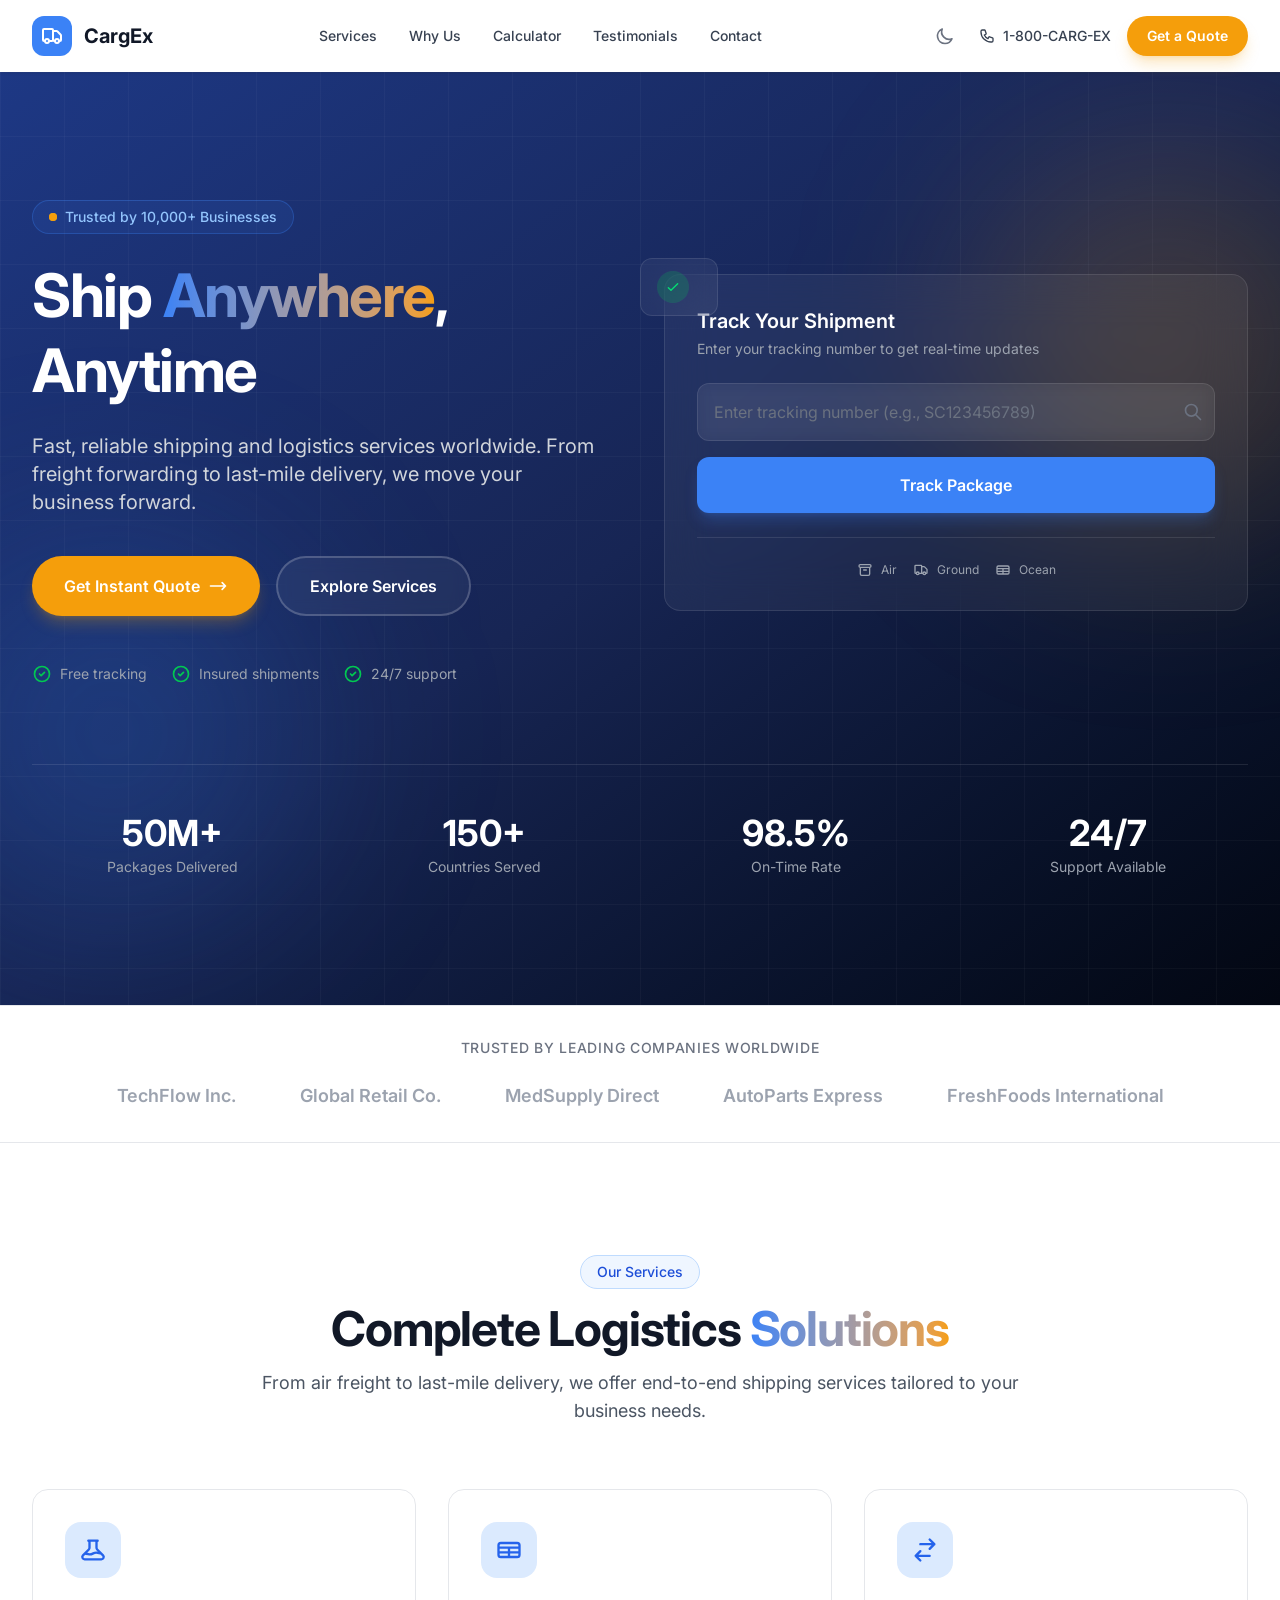
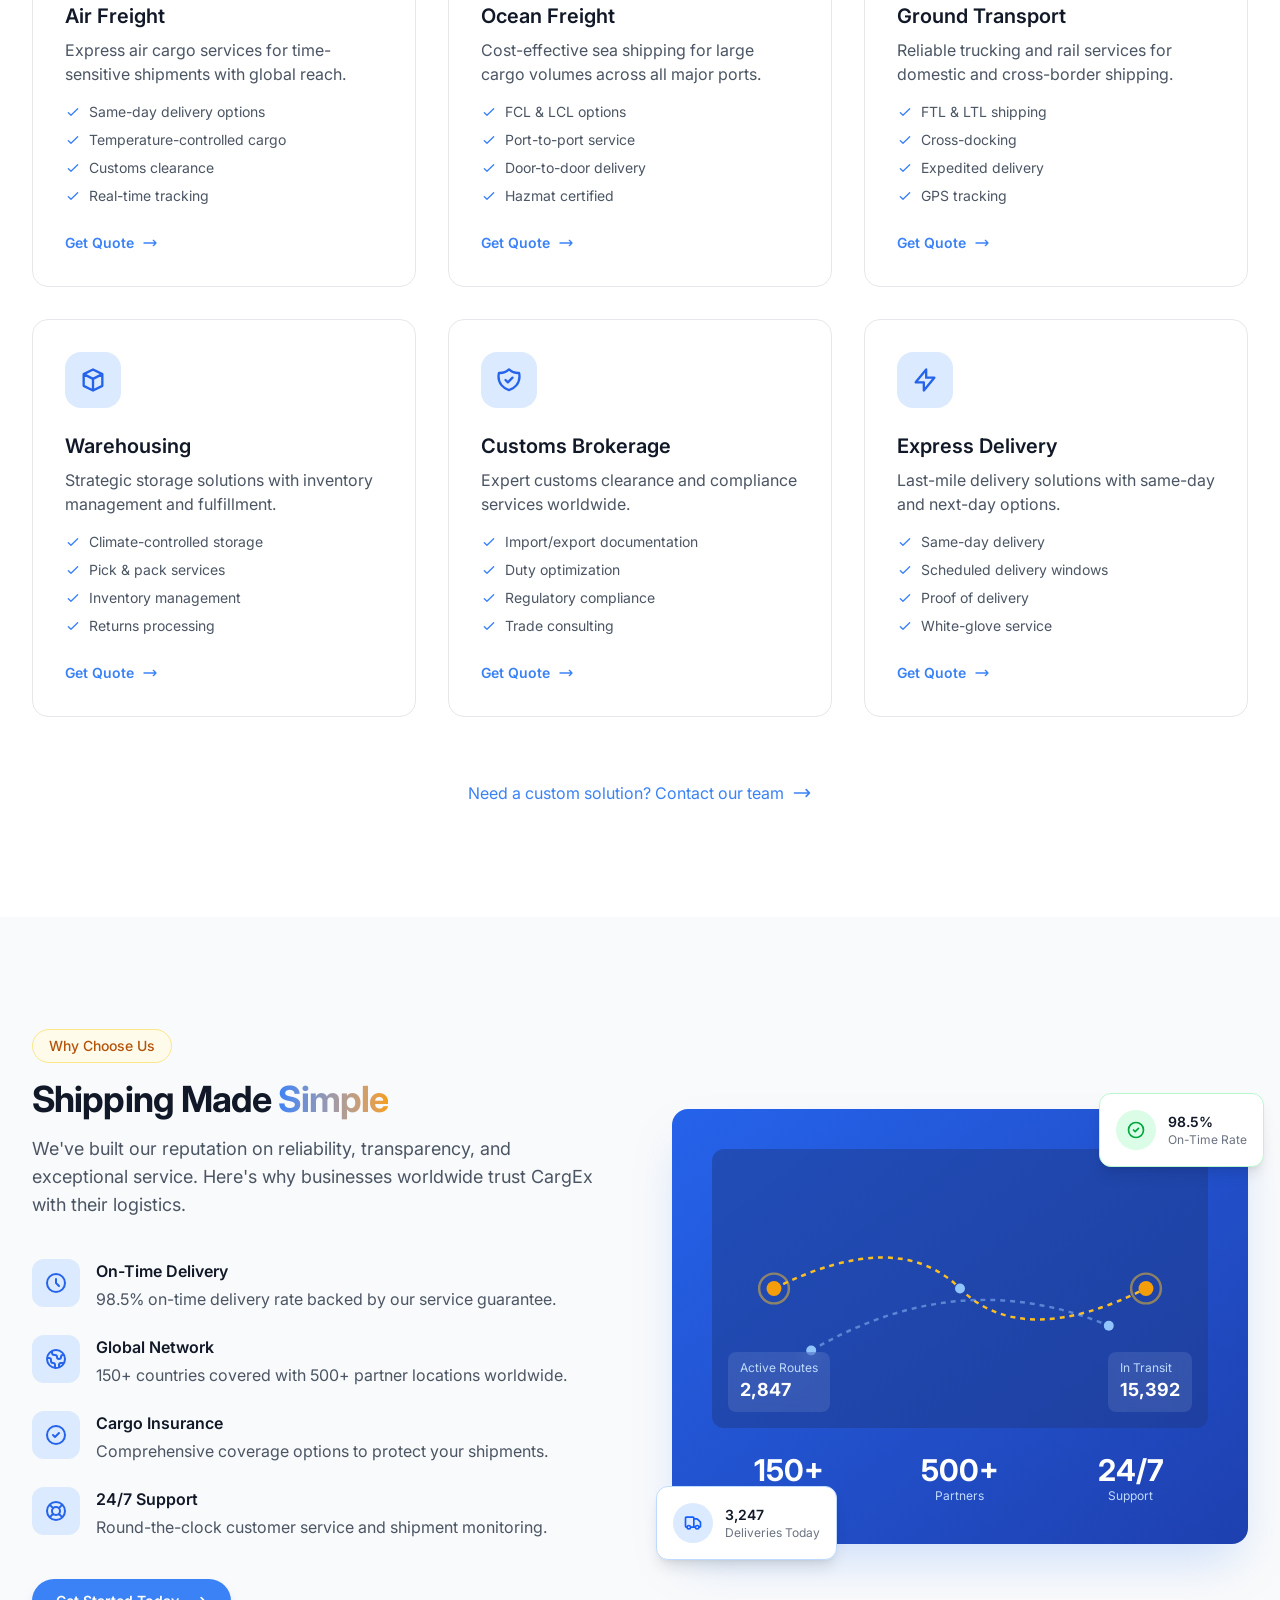
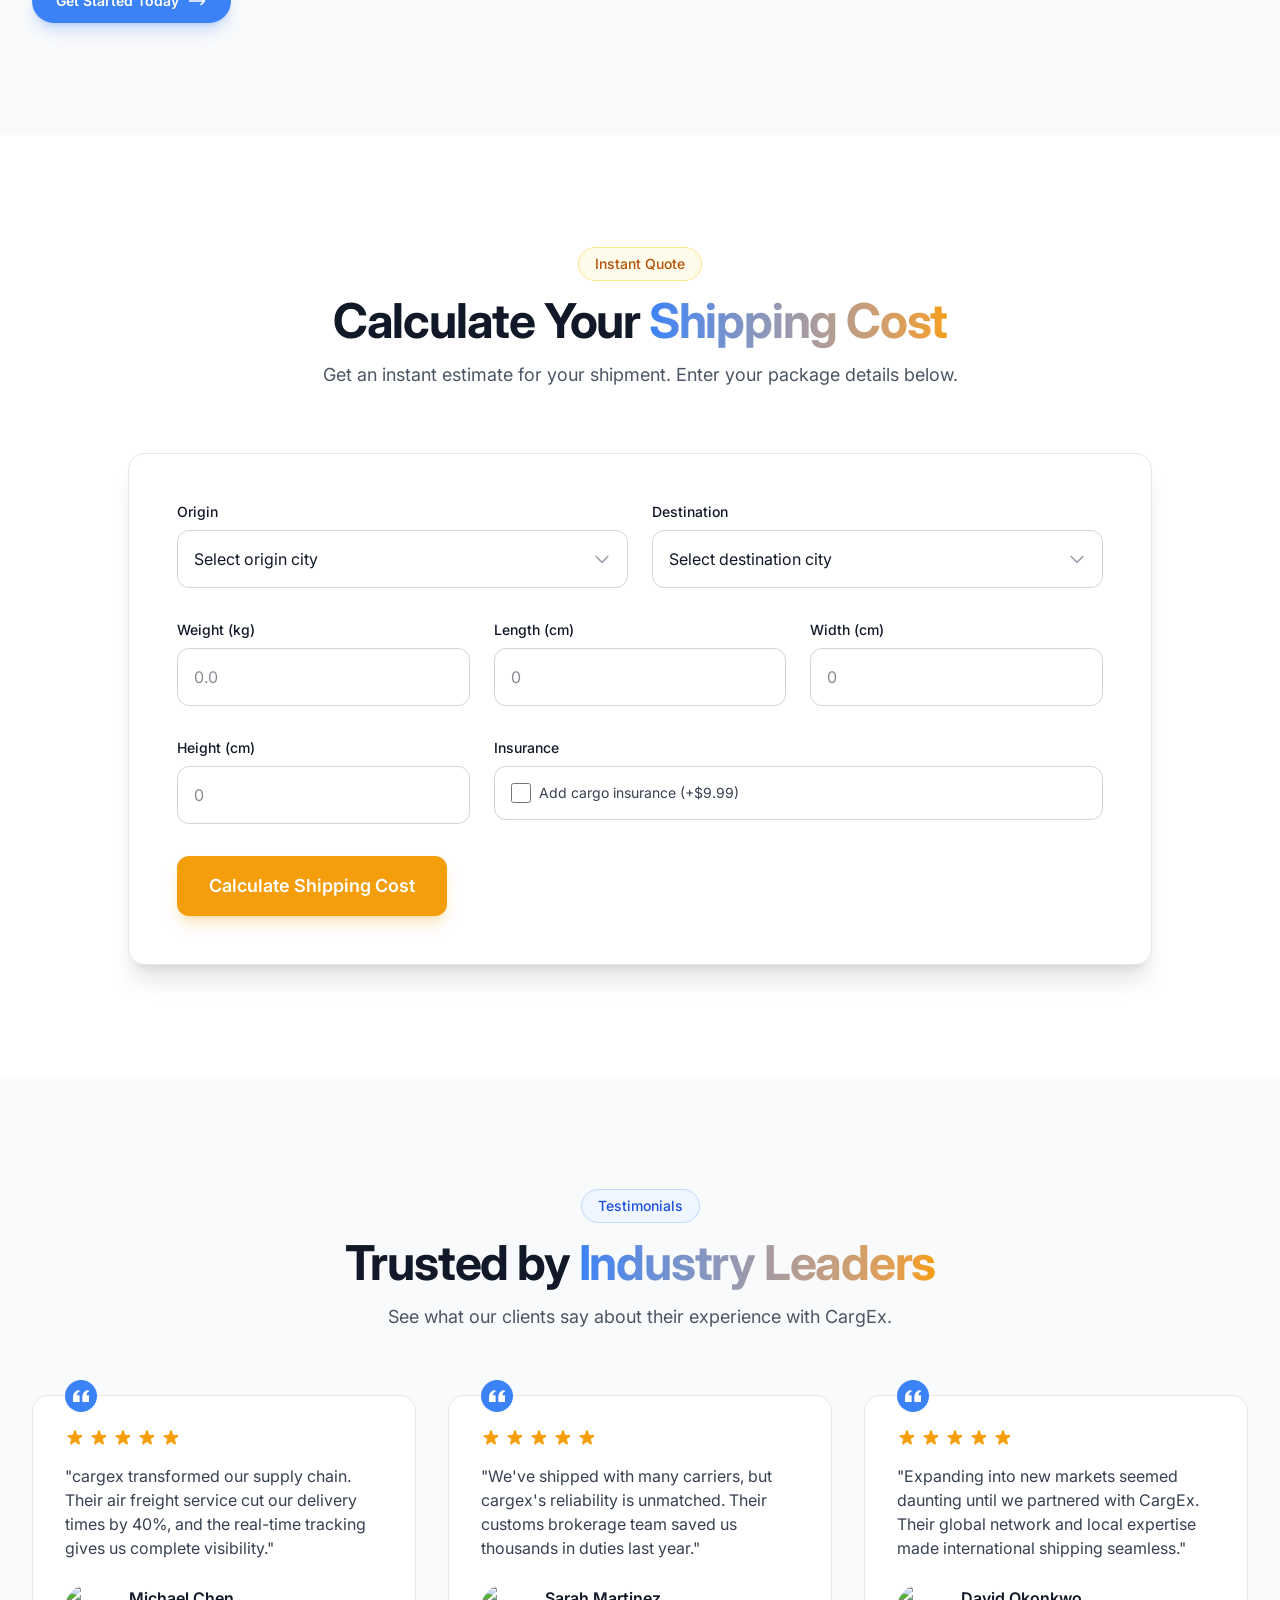
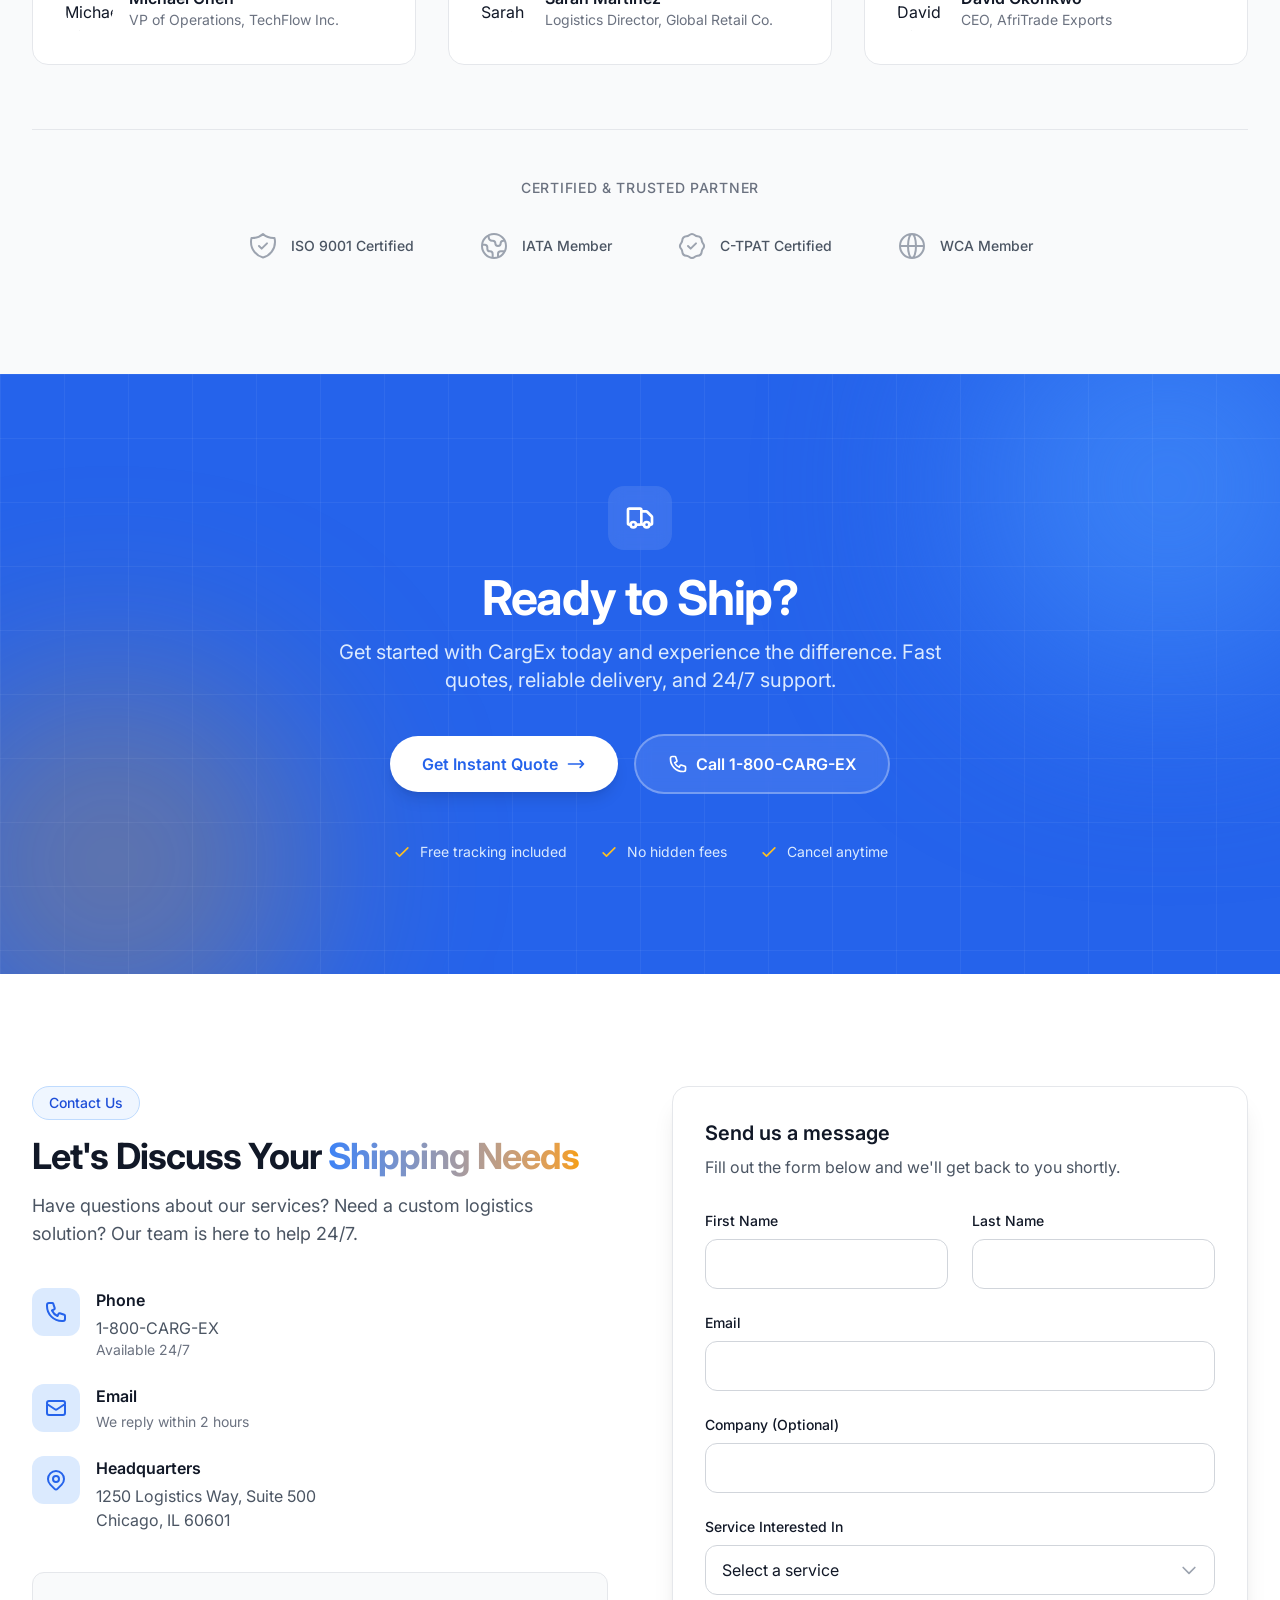
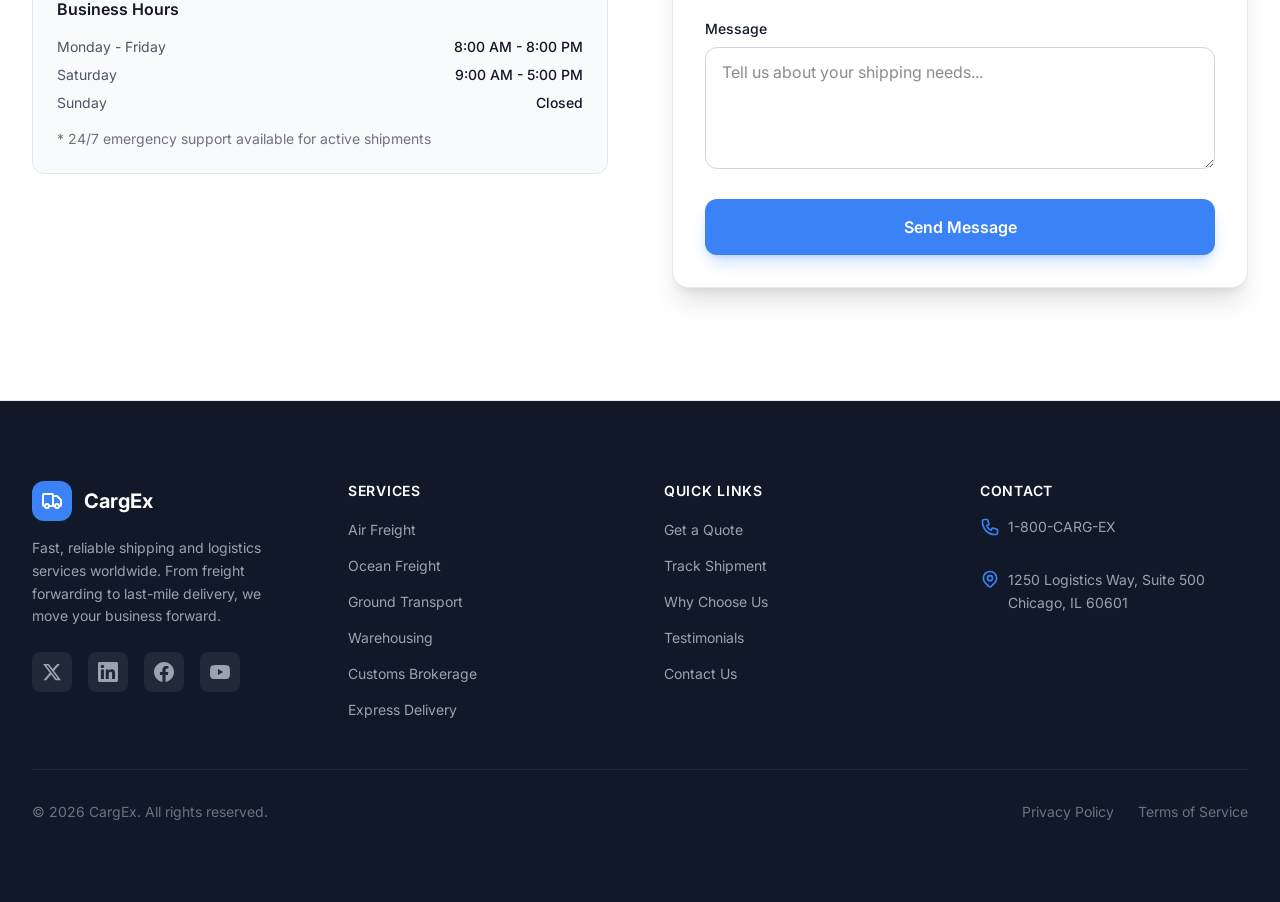
==== index.html @ caba4f79 "Update index.html" ====
<!DOCTYPE html><html lang="en" class="scroll-smooth"> 
<meta http-equiv="content-type" content="text/html;charset=utf-8" />
<head><meta charset="UTF-8"><meta name="viewport" content="width=device-width, initial-scale=1.0"><title>CargEx | Global Logistics Solutions</title><meta name="description" content="Fast, reliable shipping and logistics services worldwide. From freight forwarding to last-mile delivery, we move your business forward."><link rel="icon" type="image/svg+xml" href="favicon.svg"><!-- Fonts --><link rel="preconnect" href="https://fonts.googleapis.com/"><link rel="preconnect" href="https://fonts.gstatic.com/" crossorigin><link href="https://fonts.googleapis.com/css2?family=Inter:wght@400;500;600;700;800&amp;display=swap" rel="stylesheet"><!-- Open Graph --><meta property="og:title" content="cargex | Global Logistics Solutions"><meta property="og:description" content="Fast, reliable shipping and logistics services worldwide. From freight forwarding to last-mile delivery, we move your business forward."><meta property="og:type" content="website"><meta property="og:site_name" content="cargex"><!-- Dark mode flash prevention --><script>
      if (localStorage.getItem('theme') === 'dark' ||
          (!localStorage.getItem('theme') && window.matchMedia('(prefers-color-scheme: dark)').matches)) {
        document.documentElement.classList.add('dark');
      }
    </script><link rel="stylesheet" href="index%40_%40astro.CUkGMIAf.css">
<div id="google_translate_element" style="display:none;"></div>

<script type="text/javascript">
function googleTranslateElementInit() {
  new google.translate.TranslateElement({
    pageLanguage: 'en',
    autoDisplay: false
  }, 'google_translate_element');
}
</script>

<script type="text/javascript"
src="//translate.google.com/translate_a/element.js?cb=googleTranslateElementInit"></script>
      <!-- Smartsupp Live Chat script -->
<script type="text/javascript">
var _smartsupp = _smartsupp || {};
_smartsupp.key = '3ca1d7cc2397fbb6b801334f2cdfad28af763ad4';
window.smartsupp||(function(d) {
  var s,c,o=smartsupp=function(){ o._.push(arguments)};o._=[];
  s=d.getElementsByTagName('script')[0];c=d.createElement('script');
  c.type='text/javascript';c.charset='utf-8';c.async=true;
  c.src='https://www.smartsuppchat.com/loader.js?';s.parentNode.insertBefore(c,s);
})(document);
</script>
<noscript>Powered by <a href="https://www.smartsupp.com" target="_blank">Smartsupp</a></noscript>

</head> <body class="min-h-screen bg-white text-gray-900 antialiased dark:bg-gray-950 dark:text-gray-100"> <header data-header class="fixed left-0 right-0 top-0 z-50 transition-all duration-300 bg-white/95 shadow-sm backdrop-blur-sm dark:bg-gray-950/95"> <nav class="mx-auto flex max-w-7xl items-center justify-between px-4 py-4 lg:px-8"> <!-- Logo --> <a href="index.html" class="relative z-10 flex items-center gap-3"> <!-- Truck icon as logo --> <div class="flex h-10 w-10 items-center justify-center rounded-xl bg-primary-500 text-white"> <svg class="h-6 w-6" fill="none" viewBox="0 0 24 24" stroke="currentColor"> <path stroke-linecap="round" stroke-linejoin="round" stroke-width="2" d="M13 16V6a1 1 0 00-1-1H4a1 1 0 00-1 1v10a1 1 0 001 1h1m8-1a1 1 0 01-1 1H9m4-1V8a1 1 0 011-1h2.586a1 1 0 01.707.293l3.414 3.414a1 1 0 01.293.707V16a1 1 0 01-1 1h-1m-6-1a1 1 0 001 1h1M5 17a2 2 0 104 0m-4 0a2 2 0 114 0m6 0a2 2 0 104 0m-4 0a2 2 0 114 0"></path> </svg> </div> <span class="text-xl font-bold text-gray-900 dark:text-white">CargEx</span> </a> <!-- Desktop Navigation --> <div class="hidden items-center gap-8 lg:flex"> <a href="index.html#services" class="text-sm font-medium text-gray-700 transition-colors hover:text-primary-500 dark:text-gray-300 dark:hover:text-primary-400"> Services </a><a href="index.html#features" class="text-sm font-medium text-gray-700 transition-colors hover:text-primary-500 dark:text-gray-300 dark:hover:text-primary-400"> Why Us </a><a href="index.html#calculator" class="text-sm font-medium text-gray-700 transition-colors hover:text-primary-500 dark:text-gray-300 dark:hover:text-primary-400"> Calculator </a><a href="index.html#testimonials" class="text-sm font-medium text-gray-700 transition-colors hover:text-primary-500 dark:text-gray-300 dark:hover:text-primary-400"> Testimonials </a><a href="index.html#contact" class="text-sm font-medium text-gray-700 transition-colors hover:text-primary-500 dark:text-gray-300 dark:hover:text-primary-400"> Contact </a> </div> <!-- Right Side Actions --> <div class="flex items-center gap-4"> <!-- Dark Mode Toggle --> <button type="button" id="theme-toggle" class="rounded-lg p-2 text-gray-500 hover:bg-gray-100 hover:text-gray-700 dark:text-gray-400 dark:hover:bg-gray-800 dark:hover:text-gray-200" aria-label="Toggle dark mode"> <svg class="h-5 w-5 dark:hidden" fill="none" viewBox="0 0 24 24" stroke="currentColor"> <path stroke-linecap="round" stroke-linejoin="round" stroke-width="2" d="M20.354 15.354A9 9 0 018.646 3.646 9.003 9.003 0 0012 21a9.003 9.003 0 008.354-5.646z"></path> </svg> <svg class="hidden h-5 w-5 dark:block" fill="none" viewBox="0 0 24 24" stroke="currentColor"> <path stroke-linecap="round" stroke-linejoin="round" stroke-width="2" d="M12 3v1m0 16v1m9-9h-1M4 12H3m15.364 6.364l-.707-.707M6.343 6.343l-.707-.707m12.728 0l-.707.707M6.343 17.657l-.707.707M16 12a4 4 0 11-8 0 4 4 0 018 0z"></path> </svg> </button> <!-- Phone Number (Desktop) --> <a href="tel:1800" class="hidden items-center gap-2 text-sm font-medium text-gray-700 transition-colors hover:text-primary-500 dark:text-gray-300 lg:flex"> <svg class="h-4 w-4" fill="none" viewBox="0 0 24 24" stroke="currentColor"> <path stroke-linecap="round" stroke-linejoin="round" stroke-width="2" d="M3 5a2 2 0 012-2h3.28a1 1 0 01.948.684l1.498 4.493a1 1 0 01-.502 1.21l-2.257 1.13a11.042 11.042 0 005.516 5.516l1.13-2.257a1 1 0 011.21-.502l4.493 1.498a1 1 0 01.684.949V19a2 2 0 01-2 2h-1C9.716 21 3 14.284 3 6V5z"></path> </svg> 1-800-CARG-EX </a> <!-- CTA Button (Desktop) --> <a href="index.html#calculator" class="hidden rounded-full bg-accent-500 px-5 py-2.5 text-sm font-semibold text-white shadow-lg shadow-accent-500/25 transition-all hover:bg-accent-600 hover:shadow-xl hover:shadow-accent-500/30 lg:inline-flex"> Get a Quote </a> <!-- Mobile Menu Button --> <button type="button" id="mobile-menu-toggle" class="rounded-lg p-2 text-gray-700 hover:bg-gray-100 dark:text-gray-300 dark:hover:bg-gray-800 lg:hidden" aria-label="Toggle mobile menu" aria-expanded="false"> <svg class="h-6 w-6" fill="none" viewBox="0 0 24 24" stroke="currentColor"> <path class="menu-icon" stroke-linecap="round" stroke-linejoin="round" stroke-width="2" d="M4 6h16M4 12h16M4 18h16"></path> <path class="close-icon hidden" stroke-linecap="round" stroke-linejoin="round" stroke-width="2" d="M6 18L18 6M6 6l12 12"></path> </svg> </button> </div> </nav> <!-- Mobile Menu --> <div id="mobile-menu" class="hidden border-t border-gray-200 bg-white px-4 py-6 dark:border-gray-800 dark:bg-gray-950 lg:hidden"> <div class="flex flex-col gap-4"> <a href="index.html#services" class="text-lg font-medium text-gray-900 transition-colors hover:text-primary-500 dark:text-white"> Services </a><a href="index.html#features" class="text-lg font-medium text-gray-900 transition-colors hover:text-primary-500 dark:text-white"> Why Us </a><a href="index.html#calculator" class="text-lg font-medium text-gray-900 transition-colors hover:text-primary-500 dark:text-white"> Calculator </a><a href="index.html#testimonials" class="text-lg font-medium text-gray-900 transition-colors hover:text-primary-500 dark:text-white"> Testimonials </a><a href="index.html#contact" class="text-lg font-medium text-gray-900 transition-colors hover:text-primary-500 dark:text-white"> Contact </a> <div class="mt-4 flex flex-col gap-3 border-t border-gray-200 pt-4 dark:border-gray-800"> <a href="tel:1800" class="flex items-center gap-2 text-gray-700 dark:text-gray-300"> <svg class="h-5 w-5" fill="none" viewBox="0 0 24 24" stroke="currentColor"> <path stroke-linecap="round" stroke-linejoin="round" stroke-width="2" d="M3 5a2 2 0 012-2h3.28a1 1 0 01.948.684l1.498 4.493a1 1 0 01-.502 1.21l-2.257 1.13a11.042 11.042 0 005.516 5.516l1.13-2.257a1 1 0 011.21-.502l4.493 1.498a1 1 0 01.684.949V19a2 2 0 01-2 2h-1C9.716 21 3 14.284 3 6V5z"></path> </svg> 1-800-CARG-EX </a> <a href="index.html#calculator" class="inline-flex w-full justify-center rounded-full bg-accent-500 px-5 py-3 text-sm font-semibold text-white shadow-lg shadow-accent-500/25 transition-all hover:bg-accent-600"> Get a Quote </a> </div> </div> </div> </header> <!-- Spacer for fixed header --> <div class="h-[72px]"></div> <main>  <section class="relative overflow-hidden bg-primary-950 dark:bg-gray-950"> <!-- Background Pattern --> <div class="absolute inset-0"> <!-- Gradient overlay --> <div class="absolute inset-0 bg-gradient-to-br from-primary-900/90 via-primary-950 to-gray-950"></div> <!-- Decorative elements --> <div class="absolute -right-20 top-20 h-96 w-96 rounded-full bg-accent-500/20 blur-[100px]"></div> <div class="absolute -left-20 bottom-20 h-96 w-96 rounded-full bg-primary-500/20 blur-[100px]"></div> <!-- Grid pattern --> <div class="absolute inset-0 bg-[linear-gradient(rgba(255,255,255,0.03)_1px,transparent_1px),linear-gradient(90deg,rgba(255,255,255,0.03)_1px,transparent_1px)] bg-[size:64px_64px]"></div> </div> <div class="relative mx-auto max-w-7xl px-4 py-24 lg:px-8 lg:py-32"> <div class="grid items-center gap-12 lg:grid-cols-2"> <!-- Left content --> <div> <!-- Badge --> <div class="mb-6 inline-flex items-center gap-2 rounded-full border border-primary-500/30 bg-primary-500/10 px-4 py-1.5 text-sm font-medium text-primary-300"> <span class="relative flex h-2 w-2"> <span class="absolute inline-flex h-full w-full animate-ping rounded-full bg-accent-400 opacity-75"></span> <span class="relative inline-flex h-2 w-2 rounded-full bg-accent-500"></span> </span>
Trusted by 10,000+ Businesses
</div> <!-- Title --> <h1 class="text-4xl font-bold leading-tight tracking-tight text-white sm:text-5xl lg:text-6xl">Ship <span class="text-gradient">Anywhere</span>, Anytime</h1> <!-- Subtitle --> <p class="mt-6 max-w-xl text-lg text-gray-300 lg:text-xl"> Fast, reliable shipping and logistics services worldwide. From freight forwarding to last-mile delivery, we move your business forward. </p> <!-- CTA Buttons --> <div class="mt-10 flex flex-col gap-4 sm:flex-row"> <a href="#calculator" class="inline-flex items-center justify-center gap-2 rounded-full bg-accent-500 px-8 py-4 text-base font-semibold text-white shadow-lg shadow-accent-500/25 transition-all hover:bg-accent-600 hover:shadow-xl hover:shadow-accent-500/30">
Get Instant Quote
<svg class="h-5 w-5" fill="none" viewBox="0 0 24 24" stroke="currentColor"> <path stroke-linecap="round" stroke-linejoin="round" stroke-width="2" d="M17 8l4 4m0 0l-4 4m4-4H3"></path> </svg> </a> <a href="#services" class="inline-flex items-center justify-center gap-2 rounded-full border-2 border-white/20 bg-white/5 px-8 py-4 text-base font-semibold text-white backdrop-blur-sm transition-all hover:border-white/30 hover:bg-white/10">
Explore Services
</a> </div> <!-- Trust indicators --> <div class="mt-12 flex flex-wrap items-center gap-6 text-sm text-gray-400"> <div class="flex items-center gap-2"> <svg class="h-5 w-5 text-green-500" fill="none" viewBox="0 0 24 24" stroke="currentColor"> <path stroke-linecap="round" stroke-linejoin="round" stroke-width="2" d="M9 12l2 2 4-4m6 2a9 9 0 11-18 0 9 9 0 0118 0z"></path> </svg> <span>Free tracking</span> </div> <div class="flex items-center gap-2"> <svg class="h-5 w-5 text-green-500" fill="none" viewBox="0 0 24 24" stroke="currentColor"> <path stroke-linecap="round" stroke-linejoin="round" stroke-width="2" d="M9 12l2 2 4-4m6 2a9 9 0 11-18 0 9 9 0 0118 0z"></path> </svg> <span>Insured shipments</span> </div> <div class="flex items-center gap-2"> <svg class="h-5 w-5 text-green-500" fill="none" viewBox="0 0 24 24" stroke="currentColor"> <path stroke-linecap="round" stroke-linejoin="round" stroke-width="2" d="M9 12l2 2 4-4m6 2a9 9 0 11-18 0 9 9 0 0118 0z"></path> </svg> <span>24/7 support</span> </div> </div> </div> <!-- Right side - Tracking form card --> <div class="relative"> <div class="rounded-2xl border border-white/10 bg-white/5 p-8 backdrop-blur-xl"> <div class="mb-6"> <h3 class="text-xl font-semibold text-white">Track Your Shipment</h3> <p class="mt-1 text-sm text-gray-400">Enter your tracking number to get real-time updates</p> </div> <form id="tracking-form" class="space-y-4" action="tracking.html" method="GET"> <div> <label for="tracking-number" class="sr-only">Tracking Number</label> <div class="relative"> <input type="text" id="tracking-number" name="tracking-number" placeholder="Enter tracking number (e.g., SC123456789)" class="w-full rounded-xl border border-white/10 bg-white/5 px-4 py-4 text-white placeholder-gray-500 backdrop-blur-sm transition-all focus:border-primary-500 focus:outline-none focus:ring-2 focus:ring-primary-500/20"> <div class="absolute right-3 top-1/2 -translate-y-1/2"> <svg class="h-5 w-5 text-gray-500" fill="none" viewBox="0 0 24 24" stroke="currentColor"> <path stroke-linecap="round" stroke-linejoin="round" stroke-width="2" d="M21 21l-6-6m2-5a7 7 0 11-14 0 7 7 0 0114 0z"></path> </svg> </div> </div> </div> <button type="submit" class="w-full rounded-xl bg-primary-500 px-6 py-4 font-semibold text-white shadow-lg shadow-primary-500/25 transition-all hover:bg-primary-600 hover:shadow-xl hover:shadow-primary-500/30">
Track Package
</button> </form> <!-- Quick tracking status preview --> <div id="tracking-result" class="mt-6 hidden"> <div class="rounded-xl border border-green-500/20 bg-green-500/10 p-4"> <div class="flex items-center gap-3"> <div class="flex h-10 w-10 items-center justify-center rounded-full bg-green-500/20"> <svg class="h-5 w-5 text-green-400" fill="none" viewBox="0 0 24 24" stroke="currentColor"> <path stroke-linecap="round" stroke-linejoin="round" stroke-width="2" d="M5 13l4 4L19 7"></path> </svg> </div> <div> <p class="text-sm font-medium text-green-400">Loading..</p> <p class="text-xs text-gray-400"></p> </div> </div> </div> </div> <!-- Decorative shipping icons --> <div class="mt-6 flex items-center justify-center gap-4 border-t border-white/10 pt-6"> <div class="flex items-center gap-2 text-xs text-gray-400"> <svg class="h-4 w-4" fill="none" viewBox="0 0 24 24" stroke="currentColor"> <path stroke-linecap="round" stroke-linejoin="round" stroke-width="2" d="M5 8h14M5 8a2 2 0 110-4h14a2 2 0 110 4M5 8v10a2 2 0 002 2h10a2 2 0 002-2V8m-9 4h4"></path> </svg> <span>Air</span> </div> <div class="flex items-center gap-2 text-xs text-gray-400"> <svg class="h-4 w-4" fill="none" viewBox="0 0 24 24" stroke="currentColor"> <path stroke-linecap="round" stroke-linejoin="round" stroke-width="2" d="M13 16V6a1 1 0 00-1-1H4a1 1 0 00-1 1v10a1 1 0 001 1h1m8-1a1 1 0 01-1 1H9m4-1V8a1 1 0 011-1h2.586a1 1 0 01.707.293l3.414 3.414a1 1 0 01.293.707V16a1 1 0 01-1 1h-1m-6-1a1 1 0 001 1h1M5 17a2 2 0 104 0m-4 0a2 2 0 114 0m6 0a2 2 0 104 0m-4 0a2 2 0 114 0"></path> </svg> <span>Ground</span> </div> <div class="flex items-center gap-2 text-xs text-gray-400"> <svg class="h-4 w-4" fill="none" viewBox="0 0 24 24" stroke="currentColor"> <path stroke-linecap="round" stroke-linejoin="round" stroke-width="2" d="M3 10h18M3 14h18m-9-4v8m-7 0h14a2 2 0 002-2V8a2 2 0 00-2-2H5a2 2 0 00-2 2v8a2 2 0 002 2z"></path> </svg> <span>Ocean</span> </div> </div> </div> <!-- Floating elements --> <div class="absolute -left-6 -top-4 hidden rounded-xl border border-white/10 bg-white/5 px-4 py-3 backdrop-blur-xl lg:block"> <div class="flex items-center gap-3"> <div class="flex h-8 w-8 items-center justify-center rounded-full bg-green-500/20"> <svg class="h-4 w-4 text-green-400" fill="none" viewBox="0 0 24 24" stroke="currentColor"> <path stroke-linecap="round" stroke-linejoin="round" stroke-width="2" d="M5 13l4 4L19 7"></path> </svg> </div> <div> </div> </div> </div> </div> </div> <!-- Stats --> <div class="mt-20 grid grid-cols-2 gap-8 border-t border-white/10 pt-12 sm:grid-cols-4"> <div class="text-center"> <div class="text-3xl font-bold text-white lg:text-4xl"> 50M+ </div> <div class="mt-1 text-sm text-gray-400"> Packages Delivered </div> </div><div class="text-center"> <div class="text-3xl font-bold text-white lg:text-4xl"> 150+ </div> <div class="mt-1 text-sm text-gray-400"> Countries Served </div> </div><div class="text-center"> <div class="text-3xl font-bold text-white lg:text-4xl"> 98.5% </div> <div class="mt-1 text-sm text-gray-400"> On-Time Rate </div> </div><div class="text-center"> <div class="text-3xl font-bold text-white lg:text-4xl"> 24/7 </div> <div class="mt-1 text-sm text-gray-400"> Support Available </div> </div> </div> </div> </section>  <section class="border-y border-gray-200 bg-white py-8 dark:border-gray-800 dark:bg-gray-950"> <div class="mx-auto max-w-7xl px-4 lg:px-8"> <p class="mb-6 text-center text-sm font-medium uppercase tracking-wider text-gray-500 dark:text-gray-400">
Trusted by leading companies worldwide
</p> <div class="flex flex-wrap items-center justify-center gap-8 lg:gap-16"> <div class="text-center"> <span class="text-lg font-semibold text-gray-400 dark:text-gray-500">TechFlow Inc.</span> </div><div class="text-center"> <span class="text-lg font-semibold text-gray-400 dark:text-gray-500">Global Retail Co.</span> </div><div class="text-center"> <span class="text-lg font-semibold text-gray-400 dark:text-gray-500">MedSupply Direct</span> </div><div class="text-center"> <span class="text-lg font-semibold text-gray-400 dark:text-gray-500">AutoParts Express</span> </div><div class="text-center"> <span class="text-lg font-semibold text-gray-400 dark:text-gray-500">FreshFoods International</span> </div> </div> </div> </section> <section id="services" class="bg-white py-20 dark:bg-gray-950 lg:py-28"> <div class="mx-auto max-w-7xl px-4 lg:px-8"> <!-- Section header --> <div class="mx-auto max-w-3xl text-center"> <div class="mb-4 inline-flex items-center gap-2 rounded-full border border-primary-200 bg-primary-50 px-4 py-1.5 text-sm font-medium text-primary-700 dark:border-primary-800 dark:bg-primary-900/30 dark:text-primary-300">
Our Services
</div> <h2 class="text-3xl font-bold tracking-tight text-gray-900 dark:text-white sm:text-4xl lg:text-5xl">
Complete Logistics <span class="text-gradient">Solutions</span> </h2> <p class="mt-4 text-lg text-gray-600 dark:text-gray-400">
From air freight to last-mile delivery, we offer end-to-end shipping services tailored to your business needs.
</p> </div> <!-- Services grid --> <div class="mt-16 grid gap-8 sm:grid-cols-2 lg:grid-cols-3"> <div class="group relative rounded-2xl border border-gray-200 bg-white p-8 transition-all duration-300 hover:border-primary-200 hover:shadow-xl hover:shadow-primary-500/10 dark:border-gray-800 dark:bg-gray-900 dark:hover:border-primary-800" data-animate style="animation-delay: 0ms"> <!-- Icon --> <div class="mb-6 flex h-14 w-14 items-center justify-center rounded-2xl bg-primary-100 text-primary-600 transition-colors group-hover:bg-primary-500 group-hover:text-white dark:bg-primary-900/30 dark:text-primary-400 dark:group-hover:bg-primary-500 dark:group-hover:text-white"> <svg class="h-7 w-7" fill="none" viewBox="0 0 24 24" stroke="currentColor"> <path stroke-linecap="round" stroke-linejoin="round" stroke-width="2" d="M19.428 15.428a2 2 0 00-1.022-.547l-2.387-.477a6 6 0 00-3.86.517l-.318.158a6 6 0 01-3.86.517L6.05 15.21a2 2 0 00-1.806.547M8 4h8l-1 1v5.172a2 2 0 00.586 1.414l5 5c1.26 1.26.367 3.414-1.415 3.414H4.828c-1.782 0-2.674-2.154-1.414-3.414l5-5A2 2 0 009 10.172V5L8 4z" /> </svg> </div> <!-- Content --> <h3 class="text-xl font-semibold text-gray-900 dark:text-white"> Air Freight </h3> <p class="mt-2 text-gray-600 dark:text-gray-400"> Express air cargo services for time-sensitive shipments with global reach. </p> <!-- Features list --> <ul class="mt-4 space-y-2"> <li class="flex items-center gap-2 text-sm text-gray-600 dark:text-gray-400"> <svg class="h-4 w-4 flex-shrink-0 text-primary-500" fill="none" viewBox="0 0 24 24" stroke="currentColor"> <path stroke-linecap="round" stroke-linejoin="round" stroke-width="2" d="M5 13l4 4L19 7"></path> </svg> Same-day delivery options </li><li class="flex items-center gap-2 text-sm text-gray-600 dark:text-gray-400"> <svg class="h-4 w-4 flex-shrink-0 text-primary-500" fill="none" viewBox="0 0 24 24" stroke="currentColor"> <path stroke-linecap="round" stroke-linejoin="round" stroke-width="2" d="M5 13l4 4L19 7"></path> </svg> Temperature-controlled cargo </li><li class="flex items-center gap-2 text-sm text-gray-600 dark:text-gray-400"> <svg class="h-4 w-4 flex-shrink-0 text-primary-500" fill="none" viewBox="0 0 24 24" stroke="currentColor"> <path stroke-linecap="round" stroke-linejoin="round" stroke-width="2" d="M5 13l4 4L19 7"></path> </svg> Customs clearance </li><li class="flex items-center gap-2 text-sm text-gray-600 dark:text-gray-400"> <svg class="h-4 w-4 flex-shrink-0 text-primary-500" fill="none" viewBox="0 0 24 24" stroke="currentColor"> <path stroke-linecap="round" stroke-linejoin="round" stroke-width="2" d="M5 13l4 4L19 7"></path> </svg> Real-time tracking </li> </ul> <!-- Arrow link --> <div class="mt-6"> <a href="#calculator" class="inline-flex items-center gap-2 text-sm font-semibold text-primary-500 transition-colors hover:text-primary-600 dark:text-primary-400 dark:hover:text-primary-300">
Get Quote
<svg class="h-4 w-4 transition-transform group-hover:translate-x-1" fill="none" viewBox="0 0 24 24" stroke="currentColor"> <path stroke-linecap="round" stroke-linejoin="round" stroke-width="2" d="M17 8l4 4m0 0l-4 4m4-4H3"></path> </svg> </a> </div> <!-- Hover gradient overlay --> <div class="pointer-events-none absolute inset-0 rounded-2xl bg-gradient-to-br from-primary-500/5 to-transparent opacity-0 transition-opacity group-hover:opacity-100"></div> </div><div class="group relative rounded-2xl border border-gray-200 bg-white p-8 transition-all duration-300 hover:border-primary-200 hover:shadow-xl hover:shadow-primary-500/10 dark:border-gray-800 dark:bg-gray-900 dark:hover:border-primary-800" data-animate style="animation-delay: 100ms"> <!-- Icon --> <div class="mb-6 flex h-14 w-14 items-center justify-center rounded-2xl bg-primary-100 text-primary-600 transition-colors group-hover:bg-primary-500 group-hover:text-white dark:bg-primary-900/30 dark:text-primary-400 dark:group-hover:bg-primary-500 dark:group-hover:text-white"> <svg class="h-7 w-7" fill="none" viewBox="0 0 24 24" stroke="currentColor"> <path stroke-linecap="round" stroke-linejoin="round" stroke-width="2" d="M3 10h18M3 14h18m-9-4v8m-7 0h14a2 2 0 002-2V8a2 2 0 00-2-2H5a2 2 0 00-2 2v8a2 2 0 002 2z" /> </svg> </div> <!-- Content --> <h3 class="text-xl font-semibold text-gray-900 dark:text-white"> Ocean Freight </h3> <p class="mt-2 text-gray-600 dark:text-gray-400"> Cost-effective sea shipping for large cargo volumes across all major ports. </p> <!-- Features list --> <ul class="mt-4 space-y-2"> <li class="flex items-center gap-2 text-sm text-gray-600 dark:text-gray-400"> <svg class="h-4 w-4 flex-shrink-0 text-primary-500" fill="none" viewBox="0 0 24 24" stroke="currentColor"> <path stroke-linecap="round" stroke-linejoin="round" stroke-width="2" d="M5 13l4 4L19 7"></path> </svg> FCL &amp; LCL options </li><li class="flex items-center gap-2 text-sm text-gray-600 dark:text-gray-400"> <svg class="h-4 w-4 flex-shrink-0 text-primary-500" fill="none" viewBox="0 0 24 24" stroke="currentColor"> <path stroke-linecap="round" stroke-linejoin="round" stroke-width="2" d="M5 13l4 4L19 7"></path> </svg> Port-to-port service </li><li class="flex items-center gap-2 text-sm text-gray-600 dark:text-gray-400"> <svg class="h-4 w-4 flex-shrink-0 text-primary-500" fill="none" viewBox="0 0 24 24" stroke="currentColor"> <path stroke-linecap="round" stroke-linejoin="round" stroke-width="2" d="M5 13l4 4L19 7"></path> </svg> Door-to-door delivery </li><li class="flex items-center gap-2 text-sm text-gray-600 dark:text-gray-400"> <svg class="h-4 w-4 flex-shrink-0 text-primary-500" fill="none" viewBox="0 0 24 24" stroke="currentColor"> <path stroke-linecap="round" stroke-linejoin="round" stroke-width="2" d="M5 13l4 4L19 7"></path> </svg> Hazmat certified </li> </ul> <!-- Arrow link --> <div class="mt-6"> <a href="#calculator" class="inline-flex items-center gap-2 text-sm font-semibold text-primary-500 transition-colors hover:text-primary-600 dark:text-primary-400 dark:hover:text-primary-300">
Get Quote
<svg class="h-4 w-4 transition-transform group-hover:translate-x-1" fill="none" viewBox="0 0 24 24" stroke="currentColor"> <path stroke-linecap="round" stroke-linejoin="round" stroke-width="2" d="M17 8l4 4m0 0l-4 4m4-4H3"></path> </svg> </a> </div> <!-- Hover gradient overlay --> <div class="pointer-events-none absolute inset-0 rounded-2xl bg-gradient-to-br from-primary-500/5 to-transparent opacity-0 transition-opacity group-hover:opacity-100"></div> </div><div class="group relative rounded-2xl border border-gray-200 bg-white p-8 transition-all duration-300 hover:border-primary-200 hover:shadow-xl hover:shadow-primary-500/10 dark:border-gray-800 dark:bg-gray-900 dark:hover:border-primary-800" data-animate style="animation-delay: 200ms"> <!-- Icon --> <div class="mb-6 flex h-14 w-14 items-center justify-center rounded-2xl bg-primary-100 text-primary-600 transition-colors group-hover:bg-primary-500 group-hover:text-white dark:bg-primary-900/30 dark:text-primary-400 dark:group-hover:bg-primary-500 dark:group-hover:text-white"> <svg class="h-7 w-7" fill="none" viewBox="0 0 24 24" stroke="currentColor"> <path stroke-linecap="round" stroke-linejoin="round" stroke-width="2" d="M8 7h12m0 0l-4-4m4 4l-4 4m0 6H4m0 0l4 4m-4-4l4-4" /> </svg> </div> <!-- Content --> <h3 class="text-xl font-semibold text-gray-900 dark:text-white"> Ground Transport </h3> <p class="mt-2 text-gray-600 dark:text-gray-400"> Reliable trucking and rail services for domestic and cross-border shipping. </p> <!-- Features list --> <ul class="mt-4 space-y-2"> <li class="flex items-center gap-2 text-sm text-gray-600 dark:text-gray-400"> <svg class="h-4 w-4 flex-shrink-0 text-primary-500" fill="none" viewBox="0 0 24 24" stroke="currentColor"> <path stroke-linecap="round" stroke-linejoin="round" stroke-width="2" d="M5 13l4 4L19 7"></path> </svg> FTL &amp; LTL shipping </li><li class="flex items-center gap-2 text-sm text-gray-600 dark:text-gray-400"> <svg class="h-4 w-4 flex-shrink-0 text-primary-500" fill="none" viewBox="0 0 24 24" stroke="currentColor"> <path stroke-linecap="round" stroke-linejoin="round" stroke-width="2" d="M5 13l4 4L19 7"></path> </svg> Cross-docking </li><li class="flex items-center gap-2 text-sm text-gray-600 dark:text-gray-400"> <svg class="h-4 w-4 flex-shrink-0 text-primary-500" fill="none" viewBox="0 0 24 24" stroke="currentColor"> <path stroke-linecap="round" stroke-linejoin="round" stroke-width="2" d="M5 13l4 4L19 7"></path> </svg> Expedited delivery </li><li class="flex items-center gap-2 text-sm text-gray-600 dark:text-gray-400"> <svg class="h-4 w-4 flex-shrink-0 text-primary-500" fill="none" viewBox="0 0 24 24" stroke="currentColor"> <path stroke-linecap="round" stroke-linejoin="round" stroke-width="2" d="M5 13l4 4L19 7"></path> </svg> GPS tracking </li> </ul> <!-- Arrow link --> <div class="mt-6"> <a href="#calculator" class="inline-flex items-center gap-2 text-sm font-semibold text-primary-500 transition-colors hover:text-primary-600 dark:text-primary-400 dark:hover:text-primary-300">
Get Quote
<svg class="h-4 w-4 transition-transform group-hover:translate-x-1" fill="none" viewBox="0 0 24 24" stroke="currentColor"> <path stroke-linecap="round" stroke-linejoin="round" stroke-width="2" d="M17 8l4 4m0 0l-4 4m4-4H3"></path> </svg> </a> </div> <!-- Hover gradient overlay --> <div class="pointer-events-none absolute inset-0 rounded-2xl bg-gradient-to-br from-primary-500/5 to-transparent opacity-0 transition-opacity group-hover:opacity-100"></div> </div><div class="group relative rounded-2xl border border-gray-200 bg-white p-8 transition-all duration-300 hover:border-primary-200 hover:shadow-xl hover:shadow-primary-500/10 dark:border-gray-800 dark:bg-gray-900 dark:hover:border-primary-800" data-animate style="animation-delay: 300ms"> <!-- Icon --> <div class="mb-6 flex h-14 w-14 items-center justify-center rounded-2xl bg-primary-100 text-primary-600 transition-colors group-hover:bg-primary-500 group-hover:text-white dark:bg-primary-900/30 dark:text-primary-400 dark:group-hover:bg-primary-500 dark:group-hover:text-white"> <svg class="h-7 w-7" fill="none" viewBox="0 0 24 24" stroke="currentColor"> <path stroke-linecap="round" stroke-linejoin="round" stroke-width="2" d="M20 7l-8-4-8 4m16 0l-8 4m8-4v10l-8 4m0-10L4 7m8 4v10M4 7v10l8 4" /> </svg> </div> <!-- Content --> <h3 class="text-xl font-semibold text-gray-900 dark:text-white"> Warehousing </h3> <p class="mt-2 text-gray-600 dark:text-gray-400"> Strategic storage solutions with inventory management and fulfillment. </p> <!-- Features list --> <ul class="mt-4 space-y-2"> <li class="flex items-center gap-2 text-sm text-gray-600 dark:text-gray-400"> <svg class="h-4 w-4 flex-shrink-0 text-primary-500" fill="none" viewBox="0 0 24 24" stroke="currentColor"> <path stroke-linecap="round" stroke-linejoin="round" stroke-width="2" d="M5 13l4 4L19 7"></path> </svg> Climate-controlled storage </li><li class="flex items-center gap-2 text-sm text-gray-600 dark:text-gray-400"> <svg class="h-4 w-4 flex-shrink-0 text-primary-500" fill="none" viewBox="0 0 24 24" stroke="currentColor"> <path stroke-linecap="round" stroke-linejoin="round" stroke-width="2" d="M5 13l4 4L19 7"></path> </svg> Pick &amp; pack services </li><li class="flex items-center gap-2 text-sm text-gray-600 dark:text-gray-400"> <svg class="h-4 w-4 flex-shrink-0 text-primary-500" fill="none" viewBox="0 0 24 24" stroke="currentColor"> <path stroke-linecap="round" stroke-linejoin="round" stroke-width="2" d="M5 13l4 4L19 7"></path> </svg> Inventory management </li><li class="flex items-center gap-2 text-sm text-gray-600 dark:text-gray-400"> <svg class="h-4 w-4 flex-shrink-0 text-primary-500" fill="none" viewBox="0 0 24 24" stroke="currentColor"> <path stroke-linecap="round" stroke-linejoin="round" stroke-width="2" d="M5 13l4 4L19 7"></path> </svg> Returns processing </li> </ul> <!-- Arrow link --> <div class="mt-6"> <a href="#calculator" class="inline-flex items-center gap-2 text-sm font-semibold text-primary-500 transition-colors hover:text-primary-600 dark:text-primary-400 dark:hover:text-primary-300">
Get Quote
<svg class="h-4 w-4 transition-transform group-hover:translate-x-1" fill="none" viewBox="0 0 24 24" stroke="currentColor"> <path stroke-linecap="round" stroke-linejoin="round" stroke-width="2" d="M17 8l4 4m0 0l-4 4m4-4H3"></path> </svg> </a> </div> <!-- Hover gradient overlay --> <div class="pointer-events-none absolute inset-0 rounded-2xl bg-gradient-to-br from-primary-500/5 to-transparent opacity-0 transition-opacity group-hover:opacity-100"></div> </div><div class="group relative rounded-2xl border border-gray-200 bg-white p-8 transition-all duration-300 hover:border-primary-200 hover:shadow-xl hover:shadow-primary-500/10 dark:border-gray-800 dark:bg-gray-900 dark:hover:border-primary-800" data-animate style="animation-delay: 400ms"> <!-- Icon --> <div class="mb-6 flex h-14 w-14 items-center justify-center rounded-2xl bg-primary-100 text-primary-600 transition-colors group-hover:bg-primary-500 group-hover:text-white dark:bg-primary-900/30 dark:text-primary-400 dark:group-hover:bg-primary-500 dark:group-hover:text-white"> <svg class="h-7 w-7" fill="none" viewBox="0 0 24 24" stroke="currentColor"> <path stroke-linecap="round" stroke-linejoin="round" stroke-width="2" d="M9 12l2 2 4-4m5.618-4.016A11.955 11.955 0 0112 2.944a11.955 11.955 0 01-8.618 3.04A12.02 12.02 0 003 9c0 5.591 3.824 10.29 9 11.622 5.176-1.332 9-6.03 9-11.622 0-1.042-.133-2.052-.382-3.016z" /> </svg> </div> <!-- Content --> <h3 class="text-xl font-semibold text-gray-900 dark:text-white"> Customs Brokerage </h3> <p class="mt-2 text-gray-600 dark:text-gray-400"> Expert customs clearance and compliance services worldwide. </p> <!-- Features list --> <ul class="mt-4 space-y-2"> <li class="flex items-center gap-2 text-sm text-gray-600 dark:text-gray-400"> <svg class="h-4 w-4 flex-shrink-0 text-primary-500" fill="none" viewBox="0 0 24 24" stroke="currentColor"> <path stroke-linecap="round" stroke-linejoin="round" stroke-width="2" d="M5 13l4 4L19 7"></path> </svg> Import/export documentation </li><li class="flex items-center gap-2 text-sm text-gray-600 dark:text-gray-400"> <svg class="h-4 w-4 flex-shrink-0 text-primary-500" fill="none" viewBox="0 0 24 24" stroke="currentColor"> <path stroke-linecap="round" stroke-linejoin="round" stroke-width="2" d="M5 13l4 4L19 7"></path> </svg> Duty optimization </li><li class="flex items-center gap-2 text-sm text-gray-600 dark:text-gray-400"> <svg class="h-4 w-4 flex-shrink-0 text-primary-500" fill="none" viewBox="0 0 24 24" stroke="currentColor"> <path stroke-linecap="round" stroke-linejoin="round" stroke-width="2" d="M5 13l4 4L19 7"></path> </svg> Regulatory compliance </li><li class="flex items-center gap-2 text-sm text-gray-600 dark:text-gray-400"> <svg class="h-4 w-4 flex-shrink-0 text-primary-500" fill="none" viewBox="0 0 24 24" stroke="currentColor"> <path stroke-linecap="round" stroke-linejoin="round" stroke-width="2" d="M5 13l4 4L19 7"></path> </svg> Trade consulting </li> </ul> <!-- Arrow link --> <div class="mt-6"> <a href="#calculator" class="inline-flex items-center gap-2 text-sm font-semibold text-primary-500 transition-colors hover:text-primary-600 dark:text-primary-400 dark:hover:text-primary-300">
Get Quote
<svg class="h-4 w-4 transition-transform group-hover:translate-x-1" fill="none" viewBox="0 0 24 24" stroke="currentColor"> <path stroke-linecap="round" stroke-linejoin="round" stroke-width="2" d="M17 8l4 4m0 0l-4 4m4-4H3"></path> </svg> </a> </div> <!-- Hover gradient overlay --> <div class="pointer-events-none absolute inset-0 rounded-2xl bg-gradient-to-br from-primary-500/5 to-transparent opacity-0 transition-opacity group-hover:opacity-100"></div> </div><div class="group relative rounded-2xl border border-gray-200 bg-white p-8 transition-all duration-300 hover:border-primary-200 hover:shadow-xl hover:shadow-primary-500/10 dark:border-gray-800 dark:bg-gray-900 dark:hover:border-primary-800" data-animate style="animation-delay: 500ms"> <!-- Icon --> <div class="mb-6 flex h-14 w-14 items-center justify-center rounded-2xl bg-primary-100 text-primary-600 transition-colors group-hover:bg-primary-500 group-hover:text-white dark:bg-primary-900/30 dark:text-primary-400 dark:group-hover:bg-primary-500 dark:group-hover:text-white"> <svg class="h-7 w-7" fill="none" viewBox="0 0 24 24" stroke="currentColor"> <path stroke-linecap="round" stroke-linejoin="round" stroke-width="2" d="M13 10V3L4 14h7v7l9-11h-7z" /> </svg> </div> <!-- Content --> <h3 class="text-xl font-semibold text-gray-900 dark:text-white"> Express Delivery </h3> <p class="mt-2 text-gray-600 dark:text-gray-400"> Last-mile delivery solutions with same-day and next-day options. </p> <!-- Features list --> <ul class="mt-4 space-y-2"> <li class="flex items-center gap-2 text-sm text-gray-600 dark:text-gray-400"> <svg class="h-4 w-4 flex-shrink-0 text-primary-500" fill="none" viewBox="0 0 24 24" stroke="currentColor"> <path stroke-linecap="round" stroke-linejoin="round" stroke-width="2" d="M5 13l4 4L19 7"></path> </svg> Same-day delivery </li><li class="flex items-center gap-2 text-sm text-gray-600 dark:text-gray-400"> <svg class="h-4 w-4 flex-shrink-0 text-primary-500" fill="none" viewBox="0 0 24 24" stroke="currentColor"> <path stroke-linecap="round" stroke-linejoin="round" stroke-width="2" d="M5 13l4 4L19 7"></path> </svg> Scheduled delivery windows </li><li class="flex items-center gap-2 text-sm text-gray-600 dark:text-gray-400"> <svg class="h-4 w-4 flex-shrink-0 text-primary-500" fill="none" viewBox="0 0 24 24" stroke="currentColor"> <path stroke-linecap="round" stroke-linejoin="round" stroke-width="2" d="M5 13l4 4L19 7"></path> </svg> Proof of delivery </li><li class="flex items-center gap-2 text-sm text-gray-600 dark:text-gray-400"> <svg class="h-4 w-4 flex-shrink-0 text-primary-500" fill="none" viewBox="0 0 24 24" stroke="currentColor"> <path stroke-linecap="round" stroke-linejoin="round" stroke-width="2" d="M5 13l4 4L19 7"></path> </svg> White-glove service </li> </ul> <!-- Arrow link --> <div class="mt-6"> <a href="#calculator" class="inline-flex items-center gap-2 text-sm font-semibold text-primary-500 transition-colors hover:text-primary-600 dark:text-primary-400 dark:hover:text-primary-300">
Get Quote
<svg class="h-4 w-4 transition-transform group-hover:translate-x-1" fill="none" viewBox="0 0 24 24" stroke="currentColor"> <path stroke-linecap="round" stroke-linejoin="round" stroke-width="2" d="M17 8l4 4m0 0l-4 4m4-4H3"></path> </svg> </a> </div> <!-- Hover gradient overlay --> <div class="pointer-events-none absolute inset-0 rounded-2xl bg-gradient-to-br from-primary-500/5 to-transparent opacity-0 transition-opacity group-hover:opacity-100"></div> </div> </div> <!-- CTA --> <div class="mt-16 text-center"> <a href="#contact" class="inline-flex items-center gap-2 text-primary-500 transition-colors hover:text-primary-600 dark:text-primary-400 dark:hover:text-primary-300">
Need a custom solution? Contact our team
<svg class="h-5 w-5" fill="none" viewBox="0 0 24 24" stroke="currentColor"> <path stroke-linecap="round" stroke-linejoin="round" stroke-width="2" d="M17 8l4 4m0 0l-4 4m4-4H3"></path> </svg> </a> </div> </div> </section> <section id="features" class="bg-gray-50 py-20 dark:bg-gray-900 lg:py-28"> <div class="mx-auto max-w-7xl px-4 lg:px-8"> <div class="grid items-center gap-12 lg:grid-cols-2 lg:gap-16"> <!-- Left content --> <div> <div class="mb-4 inline-flex items-center gap-2 rounded-full border border-accent-200 bg-accent-50 px-4 py-1.5 text-sm font-medium text-accent-700 dark:border-accent-800 dark:bg-accent-900/30 dark:text-accent-300">
Why Choose Us
</div> <h2 class="text-3xl font-bold tracking-tight text-gray-900 dark:text-white sm:text-4xl">
Shipping Made <span class="text-gradient">Simple</span> </h2> <p class="mt-4 text-lg text-gray-600 dark:text-gray-400">
We've built our reputation on reliability, transparency, and exceptional service. Here's why businesses worldwide trust CargEx with their logistics.
</p> <!-- Features list --> <div class="mt-10 space-y-6"> <div class="flex gap-4" data-animate style="animation-delay: 0ms"> <div class="flex h-12 w-12 flex-shrink-0 items-center justify-center rounded-xl bg-primary-100 text-primary-600 dark:bg-primary-900/30 dark:text-primary-400"> <svg class="h-6 w-6" fill="none" viewBox="0 0 24 24" stroke="currentColor"> <path stroke-linecap="round" stroke-linejoin="round" stroke-width="2" d="M12 8v4l3 3m6-3a9 9 0 11-18 0 9 9 0 0118 0z" /> </svg> </div> <div> <h3 class="font-semibold text-gray-900 dark:text-white"> On-Time Delivery </h3> <p class="mt-1 text-gray-600 dark:text-gray-400"> 98.5% on-time delivery rate backed by our service guarantee. </p> </div> </div><div class="flex gap-4" data-animate style="animation-delay: 100ms"> <div class="flex h-12 w-12 flex-shrink-0 items-center justify-center rounded-xl bg-primary-100 text-primary-600 dark:bg-primary-900/30 dark:text-primary-400"> <svg class="h-6 w-6" fill="none" viewBox="0 0 24 24" stroke="currentColor"> <path stroke-linecap="round" stroke-linejoin="round" stroke-width="2" d="M3.055 11H5a2 2 0 012 2v1a2 2 0 002 2 2 2 0 012 2v2.945M8 3.935V5.5A2.5 2.5 0 0010.5 8h.5a2 2 0 012 2 2 2 0 104 0 2 2 0 012-2h1.064M15 20.488V18a2 2 0 012-2h3.064M21 12a9 9 0 11-18 0 9 9 0 0118 0z" /> </svg> </div> <div> <h3 class="font-semibold text-gray-900 dark:text-white"> Global Network </h3> <p class="mt-1 text-gray-600 dark:text-gray-400"> 150+ countries covered with 500+ partner locations worldwide. </p> </div> </div><div class="flex gap-4" data-animate style="animation-delay: 200ms"> <div class="flex h-12 w-12 flex-shrink-0 items-center justify-center rounded-xl bg-primary-100 text-primary-600 dark:bg-primary-900/30 dark:text-primary-400"> <svg class="h-6 w-6" fill="none" viewBox="0 0 24 24" stroke="currentColor"> <path stroke-linecap="round" stroke-linejoin="round" stroke-width="2" d="M9 12l2 2 4-4m6 2a9 9 0 11-18 0 9 9 0 0118 0z" /> </svg> </div> <div> <h3 class="font-semibold text-gray-900 dark:text-white"> Cargo Insurance </h3> <p class="mt-1 text-gray-600 dark:text-gray-400"> Comprehensive coverage options to protect your shipments. </p> </div> </div><div class="flex gap-4" data-animate style="animation-delay: 300ms"> <div class="flex h-12 w-12 flex-shrink-0 items-center justify-center rounded-xl bg-primary-100 text-primary-600 dark:bg-primary-900/30 dark:text-primary-400"> <svg class="h-6 w-6" fill="none" viewBox="0 0 24 24" stroke="currentColor"> <path stroke-linecap="round" stroke-linejoin="round" stroke-width="2" d="M18.364 5.636l-3.536 3.536m0 5.656l3.536 3.536M9.172 9.172L5.636 5.636m3.536 9.192l-3.536 3.536M21 12a9 9 0 11-18 0 9 9 0 0118 0zm-5 0a4 4 0 11-8 0 4 4 0 018 0z" /> </svg> </div> <div> <h3 class="font-semibold text-gray-900 dark:text-white"> 24/7 Support </h3> <p class="mt-1 text-gray-600 dark:text-gray-400"> Round-the-clock customer service and shipment monitoring. </p> </div> </div> </div> <!-- CTA --> <div class="mt-10"> <a href="#calculator" class="inline-flex items-center gap-2 rounded-full bg-primary-500 px-6 py-3 text-sm font-semibold text-white shadow-lg shadow-primary-500/25 transition-all hover:bg-primary-600 hover:shadow-xl hover:shadow-primary-500/30">
Get Started Today
<svg class="h-5 w-5" fill="none" viewBox="0 0 24 24" stroke="currentColor"> <path stroke-linecap="round" stroke-linejoin="round" stroke-width="2" d="M17 8l4 4m0 0l-4 4m4-4H3"></path> </svg> </a> </div> </div> <!-- Right side - Visual element --> <div class="relative"> <!-- Main card --> <div class="relative rounded-2xl bg-gradient-to-br from-primary-600 to-primary-800 p-8 shadow-2xl shadow-primary-500/25 lg:p-10"> <!-- Map visualization --> <div class="aspect-video overflow-hidden rounded-xl bg-primary-900/50"> <div class="relative h-full w-full"> <!-- Simplified world map dots pattern --> <div class="absolute inset-0 flex items-center justify-center"> <svg class="h-full w-full text-primary-400/30" viewBox="0 0 400 200" fill="currentColor"> <!-- Abstract route lines --> <path d="M50 100 Q150 50 200 100 T350 100" stroke="currentColor" stroke-width="2" fill="none" class="text-accent-400" stroke-dasharray="4 4"></path> <path d="M80 150 Q200 80 320 130" stroke="currentColor" stroke-width="2" fill="none" class="text-primary-300/50" stroke-dasharray="4 4"></path> <!-- Location dots --> <circle cx="50" cy="100" r="6" class="text-accent-500"></circle> <circle cx="200" cy="100" r="4" class="text-primary-300"></circle> <circle cx="350" cy="100" r="6" class="text-accent-500"></circle> <circle cx="80" cy="150" r="4" class="text-primary-300"></circle> <circle cx="320" cy="130" r="4" class="text-primary-300"></circle> <!-- Animated pulse on main locations --> <circle cx="50" cy="100" r="12" fill="none" stroke="currentColor" stroke-width="2" class="text-accent-400 animate-ping opacity-50"></circle> <circle cx="350" cy="100" r="12" fill="none" stroke="currentColor" stroke-width="2" class="text-accent-400 animate-ping opacity-50" style="animation-delay: 0.5s"></circle> </svg> </div> <!-- Overlay stats --> <div class="absolute bottom-4 left-4 right-4 flex justify-between"> <div class="rounded-lg bg-white/10 px-3 py-2 backdrop-blur-sm"> <p class="text-xs text-primary-200">Active Routes</p> <p class="text-lg font-bold text-white">2,847</p> </div> <div class="rounded-lg bg-white/10 px-3 py-2 backdrop-blur-sm"> <p class="text-xs text-primary-200">In Transit</p> <p class="text-lg font-bold text-white">15,392</p> </div> </div> </div> </div> <!-- Stats row --> <div class="mt-6 grid grid-cols-3 gap-4"> <div class="text-center"> <p class="text-3xl font-bold text-white">150+</p> <p class="text-xs text-primary-200">Countries</p> </div> <div class="text-center"> <p class="text-3xl font-bold text-white">500+</p> <p class="text-xs text-primary-200">Partners</p> </div> <div class="text-center"> <p class="text-3xl font-bold text-white">24/7</p> <p class="text-xs text-primary-200">Support</p> </div> </div> </div> <!-- Floating badge --> <div class="absolute -right-4 -top-4 rounded-xl border border-green-200 bg-white p-4 shadow-lg dark:border-green-800 dark:bg-gray-800"> <div class="flex items-center gap-3"> <div class="flex h-10 w-10 items-center justify-center rounded-full bg-green-100 dark:bg-green-900/30"> <svg class="h-5 w-5 text-green-600 dark:text-green-400" fill="none" viewBox="0 0 24 24" stroke="currentColor"> <path stroke-linecap="round" stroke-linejoin="round" stroke-width="2" d="M9 12l2 2 4-4m6 2a9 9 0 11-18 0 9 9 0 0118 0z"></path> </svg> </div> <div> <p class="text-sm font-semibold text-gray-900 dark:text-white">98.5%</p> <p class="text-xs text-gray-500 dark:text-gray-400">On-Time Rate</p> </div> </div> </div> <!-- Floating notification --> <div class="absolute -bottom-4 -left-4 rounded-xl border border-blue-200 bg-white p-4 shadow-lg dark:border-blue-800 dark:bg-gray-800"> <div class="flex items-center gap-3"> <div class="flex h-10 w-10 items-center justify-center rounded-full bg-blue-100 dark:bg-blue-900/30"> <svg class="h-5 w-5 text-blue-600 dark:text-blue-400" fill="none" viewBox="0 0 24 24" stroke="currentColor"> <path stroke-linecap="round" stroke-linejoin="round" stroke-width="2" d="M13 16V6a1 1 0 00-1-1H4a1 1 0 00-1 1v10a1 1 0 001 1h1m8-1a1 1 0 01-1 1H9m4-1V8a1 1 0 011-1h2.586a1 1 0 01.707.293l3.414 3.414a1 1 0 01.293.707V16a1 1 0 01-1 1h-1m-6-1a1 1 0 001 1h1M5 17a2 2 0 104 0m-4 0a2 2 0 114 0m6 0a2 2 0 104 0m-4 0a2 2 0 114 0"></path> </svg> </div> <div> <p class="text-sm font-semibold text-gray-900 dark:text-white">3,247</p> <p class="text-xs text-gray-500 dark:text-gray-400">Deliveries Today</p> </div> </div> </div> </div> </div> </div> </section> <section id="calculator" class="bg-white py-20 dark:bg-gray-950 lg:py-28"> <div class="mx-auto max-w-7xl px-4 lg:px-8"> <!-- Section header --> <div class="mx-auto max-w-3xl text-center"> <div class="mb-4 inline-flex items-center gap-2 rounded-full border border-accent-200 bg-accent-50 px-4 py-1.5 text-sm font-medium text-accent-700 dark:border-accent-800 dark:bg-accent-900/30 dark:text-accent-300">
Instant Quote
</div> <h2 class="text-3xl font-bold tracking-tight text-gray-900 dark:text-white sm:text-4xl lg:text-5xl">
Calculate Your <span class="text-gradient">Shipping Cost</span> </h2> <p class="mt-4 text-lg text-gray-600 dark:text-gray-400">
Get an instant estimate for your shipment. Enter your package details below.
</p> </div> <!-- Calculator --> <div class="mx-auto mt-16 max-w-5xl"> <div class="rounded-2xl border border-gray-200 bg-white p-8 shadow-xl dark:border-gray-800 dark:bg-gray-900 lg:p-12"> <form id="shipping-calculator" class="space-y-8"> <!-- Location inputs --> <div class="grid gap-6 md:grid-cols-2"> <div> <label for="origin" class="mb-2 block text-sm font-medium text-gray-900 dark:text-white">
Origin
</label> <div class="relative"> <select id="origin" name="origin" class="w-full appearance-none rounded-xl border border-gray-300 bg-white px-4 py-4 text-gray-900 transition-all focus:border-primary-500 focus:outline-none focus:ring-2 focus:ring-primary-500/20 dark:border-gray-700 dark:bg-gray-800 dark:text-white"> <option value="">Select origin city</option> <option value="new-york">New York, USA</option> <option value="los-angeles">Los Angeles, USA</option> <option value="chicago">Chicago, USA</option> <option value="london">London, UK</option> <option value="shanghai">Shanghai, China</option> <option value="tokyo">Tokyo, Japan</option> <option value="dubai">Dubai, UAE</option> </select> <div class="pointer-events-none absolute right-4 top-1/2 -translate-y-1/2"> <svg class="h-5 w-5 text-gray-400" fill="none" viewBox="0 0 24 24" stroke="currentColor"> <path stroke-linecap="round" stroke-linejoin="round" stroke-width="2" d="M19 9l-7 7-7-7"></path> </svg> </div> </div> </div> <div> <label for="destination" class="mb-2 block text-sm font-medium text-gray-900 dark:text-white">
Destination
</label> <div class="relative"> <select id="destination" name="destination" class="w-full appearance-none rounded-xl border border-gray-300 bg-white px-4 py-4 text-gray-900 transition-all focus:border-primary-500 focus:outline-none focus:ring-2 focus:ring-primary-500/20 dark:border-gray-700 dark:bg-gray-800 dark:text-white"> <option value="">Select destination city</option> <option value="new-york">New York, USA</option> <option value="los-angeles">Los Angeles, USA</option> <option value="chicago">Chicago, USA</option> <option value="london">London, UK</option> <option value="shanghai">Shanghai, China</option> <option value="tokyo">Tokyo, Japan</option> <option value="dubai">Dubai, UAE</option> </select> <div class="pointer-events-none absolute right-4 top-1/2 -translate-y-1/2"> <svg class="h-5 w-5 text-gray-400" fill="none" viewBox="0 0 24 24" stroke="currentColor"> <path stroke-linecap="round" stroke-linejoin="round" stroke-width="2" d="M19 9l-7 7-7-7"></path> </svg> </div> </div> </div> </div> <!-- Package details --> <div class="grid gap-6 md:grid-cols-3"> <div> <label for="weight" class="mb-2 block text-sm font-medium text-gray-900 dark:text-white">
Weight (kg)
</label> <input type="number" id="weight" name="weight" min="0.1" step="0.1" placeholder="0.0" class="w-full rounded-xl border border-gray-300 bg-white px-4 py-4 text-gray-900 transition-all focus:border-primary-500 focus:outline-none focus:ring-2 focus:ring-primary-500/20 dark:border-gray-700 dark:bg-gray-800 dark:text-white"> </div> <div> <label for="length" class="mb-2 block text-sm font-medium text-gray-900 dark:text-white">
Length (cm)
</label> <input type="number" id="length" name="length" min="1" placeholder="0" class="w-full rounded-xl border border-gray-300 bg-white px-4 py-4 text-gray-900 transition-all focus:border-primary-500 focus:outline-none focus:ring-2 focus:ring-primary-500/20 dark:border-gray-700 dark:bg-gray-800 dark:text-white"> </div> <div> <label for="width" class="mb-2 block text-sm font-medium text-gray-900 dark:text-white">
Width (cm)
</label> <input type="number" id="width" name="width" min="1" placeholder="0" class="w-full rounded-xl border border-gray-300 bg-white px-4 py-4 text-gray-900 transition-all focus:border-primary-500 focus:outline-none focus:ring-2 focus:ring-primary-500/20 dark:border-gray-700 dark:bg-gray-800 dark:text-white"> </div> </div> <!-- Height and insurance row --> <div class="grid gap-6 md:grid-cols-3"> <div> <label for="height" class="mb-2 block text-sm font-medium text-gray-900 dark:text-white">
Height (cm)
</label> <input type="number" id="height" name="height" min="1" placeholder="0" class="w-full rounded-xl border border-gray-300 bg-white px-4 py-4 text-gray-900 transition-all focus:border-primary-500 focus:outline-none focus:ring-2 focus:ring-primary-500/20 dark:border-gray-700 dark:bg-gray-800 dark:text-white"> </div> <div class="md:col-span-2"> <label class="mb-2 block text-sm font-medium text-gray-900 dark:text-white">
Insurance
</label> <div class="flex items-center gap-4 rounded-xl border border-gray-300 bg-white px-4 py-4 dark:border-gray-700 dark:bg-gray-800"> <label class="flex cursor-pointer items-center gap-2"> <input type="checkbox" id="insurance" name="insurance" class="h-5 w-5 rounded border-gray-300 text-primary-500 focus:ring-primary-500 dark:border-gray-600"> <span class="text-sm text-gray-700 dark:text-gray-300">
Add cargo insurance (+$9.99)
</span> </label> </div> </div> </div> <!-- Calculate button --> <div> <button type="submit" class="w-full rounded-xl bg-accent-500 px-8 py-4 text-lg font-semibold text-white shadow-lg shadow-accent-500/25 transition-all hover:bg-accent-600 hover:shadow-xl hover:shadow-accent-500/30 md:w-auto">
Calculate Shipping Cost
</button> </div> </form> <!-- Results --> <div id="calculator-results" class="mt-8 hidden border-t border-gray-200 pt-8 dark:border-gray-800"> <h3 class="mb-6 text-lg font-semibold text-gray-900 dark:text-white">
Available Shipping Options
</h3> <div class="grid gap-4 md:grid-cols-2 lg:grid-cols-4"> <div class="relative cursor-pointer rounded-xl border-2 p-6 transition-all hover:shadow-lg border-gray-200 bg-white hover:border-gray-300 dark:border-gray-700 dark:bg-gray-800 dark:hover:border-gray-600" data-tier="economy">  <div class="text-center"> <h4 class="font-semibold text-gray-900 dark:text-white">Economy</h4> <p class="mt-1 text-xs text-gray-500 dark:text-gray-400">Budget-friendly ground shipping</p> <div class="my-4"> <span class="text-3xl font-bold text-gray-900 dark:text-white" data-price="${tier.baseRate.toFixed(2)}">$29.99</span> <span class="text-sm text-gray-500 dark:text-gray-400">+</span> </div> <div class="flex items-center justify-center gap-2 text-sm text-gray-600 dark:text-gray-400"> <svg class="h-4 w-4" fill="none" viewBox="0 0 24 24" stroke="currentColor"> <path stroke-linecap="round" stroke-linejoin="round" stroke-width="2" d="M12 8v4l3 3m6-3a9 9 0 11-18 0 9 9 0 0118 0z"></path> </svg> <span>7-10 days</span> </div> <button type="button" class="mt-4 w-full rounded-lg px-4 py-2 text-sm font-semibold transition-all bg-gray-100 text-gray-700 hover:bg-gray-200 dark:bg-gray-700 dark:text-gray-300 dark:hover:bg-gray-600">
Select
</button> </div> </div><div class="relative cursor-pointer rounded-xl border-2 p-6 transition-all hover:shadow-lg border-primary-500 bg-primary-50 dark:bg-primary-900/20" data-tier="standard"> <div class="absolute -top-3 left-1/2 -translate-x-1/2 rounded-full bg-primary-500 px-3 py-1 text-xs font-semibold text-white">
Most Popular
</div> <div class="text-center"> <h4 class="font-semibold text-gray-900 dark:text-white">Standard</h4> <p class="mt-1 text-xs text-gray-500 dark:text-gray-400">Balanced speed and cost</p> <div class="my-4"> <span class="text-3xl font-bold text-gray-900 dark:text-white" data-price="${tier.baseRate.toFixed(2)}">$49.99</span> <span class="text-sm text-gray-500 dark:text-gray-400">+</span> </div> <div class="flex items-center justify-center gap-2 text-sm text-gray-600 dark:text-gray-400"> <svg class="h-4 w-4" fill="none" viewBox="0 0 24 24" stroke="currentColor"> <path stroke-linecap="round" stroke-linejoin="round" stroke-width="2" d="M12 8v4l3 3m6-3a9 9 0 11-18 0 9 9 0 0118 0z"></path> </svg> <span>3-5 days</span> </div> <button type="button" class="mt-4 w-full rounded-lg px-4 py-2 text-sm font-semibold transition-all bg-primary-500 text-white hover:bg-primary-600">
Select
</button> </div> </div><div class="relative cursor-pointer rounded-xl border-2 p-6 transition-all hover:shadow-lg border-gray-200 bg-white hover:border-gray-300 dark:border-gray-700 dark:bg-gray-800 dark:hover:border-gray-600" data-tier="express">  <div class="text-center"> <h4 class="font-semibold text-gray-900 dark:text-white">Express</h4> <p class="mt-1 text-xs text-gray-500 dark:text-gray-400">Fast air freight delivery</p> <div class="my-4"> <span class="text-3xl font-bold text-gray-900 dark:text-white" data-price="${tier.baseRate.toFixed(2)}">$99.99</span> <span class="text-sm text-gray-500 dark:text-gray-400">+</span> </div> <div class="flex items-center justify-center gap-2 text-sm text-gray-600 dark:text-gray-400"> <svg class="h-4 w-4" fill="none" viewBox="0 0 24 24" stroke="currentColor"> <path stroke-linecap="round" stroke-linejoin="round" stroke-width="2" d="M12 8v4l3 3m6-3a9 9 0 11-18 0 9 9 0 0118 0z"></path> </svg> <span>1-2 days</span> </div> <button type="button" class="mt-4 w-full rounded-lg px-4 py-2 text-sm font-semibold transition-all bg-gray-100 text-gray-700 hover:bg-gray-200 dark:bg-gray-700 dark:text-gray-300 dark:hover:bg-gray-600">
Select
</button> </div> </div><div class="relative cursor-pointer rounded-xl border-2 p-6 transition-all hover:shadow-lg border-gray-200 bg-white hover:border-gray-300 dark:border-gray-700 dark:bg-gray-800 dark:hover:border-gray-600" data-tier="same day">  <div class="text-center"> <h4 class="font-semibold text-gray-900 dark:text-white">Same Day</h4> <p class="mt-1 text-xs text-gray-500 dark:text-gray-400">Urgent express delivery</p> <div class="my-4"> <span class="text-3xl font-bold text-gray-900 dark:text-white" data-price="${tier.baseRate.toFixed(2)}">$199.99</span> <span class="text-sm text-gray-500 dark:text-gray-400">+</span> </div> <div class="flex items-center justify-center gap-2 text-sm text-gray-600 dark:text-gray-400"> <svg class="h-4 w-4" fill="none" viewBox="0 0 24 24" stroke="currentColor"> <path stroke-linecap="round" stroke-linejoin="round" stroke-width="2" d="M12 8v4l3 3m6-3a9 9 0 11-18 0 9 9 0 0118 0z"></path> </svg> <span>Same Day days</span> </div> <button type="button" class="mt-4 w-full rounded-lg px-4 py-2 text-sm font-semibold transition-all bg-gray-100 text-gray-700 hover:bg-gray-200 dark:bg-gray-700 dark:text-gray-300 dark:hover:bg-gray-600">
Select
</button> </div> </div> </div> <!-- Total summary --> <div class="mt-8 rounded-xl bg-gray-50 p-6 dark:bg-gray-800"> <div class="flex flex-wrap items-center justify-between gap-4"> <div> <p class="text-sm text-gray-500 dark:text-gray-400">Estimated Total</p> <p class="text-3xl font-bold text-gray-900 dark:text-white" id="total-price">$49.99</p> </div> <a href="#contact" class="inline-flex items-center gap-2 rounded-full bg-accent-500 px-8 py-4 font-semibold text-white shadow-lg shadow-accent-500/25 transition-all hover:bg-accent-600 hover:shadow-xl hover:shadow-accent-500/30">
Book This Shipment
<svg class="h-5 w-5" fill="none" viewBox="0 0 24 24" stroke="currentColor"> <path stroke-linecap="round" stroke-linejoin="round" stroke-width="2" d="M17 8l4 4m0 0l-4 4m4-4H3"></path> </svg> </a> </div> </div> </div> </div> </div> </div> </section> <section id="testimonials" class="bg-gray-50 py-20 dark:bg-gray-900 lg:py-28"> <div class="mx-auto max-w-7xl px-4 lg:px-8"> <!-- Section header --> <div class="mx-auto max-w-3xl text-center"> <div class="mb-4 inline-flex items-center gap-2 rounded-full border border-primary-200 bg-primary-50 px-4 py-1.5 text-sm font-medium text-primary-700 dark:border-primary-800 dark:bg-primary-900/30 dark:text-primary-300">
Testimonials
</div> <h2 class="text-3xl font-bold tracking-tight text-gray-900 dark:text-white sm:text-4xl lg:text-5xl">
Trusted by <span class="text-gradient">Industry Leaders</span> </h2> <p class="mt-4 text-lg text-gray-600 dark:text-gray-400">
See what our clients say about their experience with CargEx.
</p> </div> <!-- Testimonials grid --> <div class="mt-16 grid gap-8 md:grid-cols-2 lg:grid-cols-3"> <div class="relative rounded-2xl border border-gray-200 bg-white p-8 dark:border-gray-800 dark:bg-gray-800" data-animate style="animation-delay: 0ms"> <!-- Quote icon --> <div class="absolute -top-4 left-8"> <div class="flex h-8 w-8 items-center justify-center rounded-full bg-primary-500 text-white"> <svg class="h-4 w-4" fill="currentColor" viewBox="0 0 24 24"> <path d="M14.017 21v-7.391c0-5.704 3.731-9.57 8.983-10.609l.995 2.151c-2.432.917-3.995 3.638-3.995 5.849h4v10h-9.983zm-14.017 0v-7.391c0-5.704 3.748-9.57 9-10.609l.996 2.151c-2.433.917-3.996 3.638-3.996 5.849h3.983v10h-9.983z"></path> </svg> </div> </div> <!-- Stars --> <div class="mb-4 flex gap-1"> <svg class="h-5 w-5 text-accent-500" fill="currentColor" viewBox="0 0 20 20"> <path d="M9.049 2.927c.3-.921 1.603-.921 1.902 0l1.07 3.292a1 1 0 00.95.69h3.462c.969 0 1.371 1.24.588 1.81l-2.8 2.034a1 1 0 00-.364 1.118l1.07 3.292c.3.921-.755 1.688-1.54 1.118l-2.8-2.034a1 1 0 00-1.175 0l-2.8 2.034c-.784.57-1.838-.197-1.539-1.118l1.07-3.292a1 1 0 00-.364-1.118L2.98 8.72c-.783-.57-.38-1.81.588-1.81h3.461a1 1 0 00.951-.69l1.07-3.292z"></path> </svg><svg class="h-5 w-5 text-accent-500" fill="currentColor" viewBox="0 0 20 20"> <path d="M9.049 2.927c.3-.921 1.603-.921 1.902 0l1.07 3.292a1 1 0 00.95.69h3.462c.969 0 1.371 1.24.588 1.81l-2.8 2.034a1 1 0 00-.364 1.118l1.07 3.292c.3.921-.755 1.688-1.54 1.118l-2.8-2.034a1 1 0 00-1.175 0l-2.8 2.034c-.784.57-1.838-.197-1.539-1.118l1.07-3.292a1 1 0 00-.364-1.118L2.98 8.72c-.783-.57-.38-1.81.588-1.81h3.461a1 1 0 00.951-.69l1.07-3.292z"></path> </svg><svg class="h-5 w-5 text-accent-500" fill="currentColor" viewBox="0 0 20 20"> <path d="M9.049 2.927c.3-.921 1.603-.921 1.902 0l1.07 3.292a1 1 0 00.95.69h3.462c.969 0 1.371 1.24.588 1.81l-2.8 2.034a1 1 0 00-.364 1.118l1.07 3.292c.3.921-.755 1.688-1.54 1.118l-2.8-2.034a1 1 0 00-1.175 0l-2.8 2.034c-.784.57-1.838-.197-1.539-1.118l1.07-3.292a1 1 0 00-.364-1.118L2.98 8.72c-.783-.57-.38-1.81.588-1.81h3.461a1 1 0 00.951-.69l1.07-3.292z"></path> </svg><svg class="h-5 w-5 text-accent-500" fill="currentColor" viewBox="0 0 20 20"> <path d="M9.049 2.927c.3-.921 1.603-.921 1.902 0l1.07 3.292a1 1 0 00.95.69h3.462c.969 0 1.371 1.24.588 1.81l-2.8 2.034a1 1 0 00-.364 1.118l1.07 3.292c.3.921-.755 1.688-1.54 1.118l-2.8-2.034a1 1 0 00-1.175 0l-2.8 2.034c-.784.57-1.838-.197-1.539-1.118l1.07-3.292a1 1 0 00-.364-1.118L2.98 8.72c-.783-.57-.38-1.81.588-1.81h3.461a1 1 0 00.951-.69l1.07-3.292z"></path> </svg><svg class="h-5 w-5 text-accent-500" fill="currentColor" viewBox="0 0 20 20"> <path d="M9.049 2.927c.3-.921 1.603-.921 1.902 0l1.07 3.292a1 1 0 00.95.69h3.462c.969 0 1.371 1.24.588 1.81l-2.8 2.034a1 1 0 00-.364 1.118l1.07 3.292c.3.921-.755 1.688-1.54 1.118l-2.8-2.034a1 1 0 00-1.175 0l-2.8 2.034c-.784.57-1.838-.197-1.539-1.118l1.07-3.292a1 1 0 00-.364-1.118L2.98 8.72c-.783-.57-.38-1.81.588-1.81h3.461a1 1 0 00.951-.69l1.07-3.292z"></path> </svg> </div> <!-- Quote text --> <blockquote class="text-gray-700 dark:text-gray-300">
"cargex transformed our supply chain. Their air freight service cut our delivery times by 40%, and the real-time tracking gives us complete visibility."
</blockquote> <!-- Author --> <div class="mt-6 flex items-center gap-4"> <img src="https://images.unsplash.com/photo-1507003211169-0a1dd7228f2d?w=100&amp;h=100&amp;fit=crop" alt="Michael Chen" class="h-12 w-12 rounded-full object-cover" loading="lazy"> <div> <p class="font-semibold text-gray-900 dark:text-white">Michael Chen</p> <p class="text-sm text-gray-500 dark:text-gray-400"> VP of Operations, TechFlow Inc. </p> </div> </div> </div><div class="relative rounded-2xl border border-gray-200 bg-white p-8 dark:border-gray-800 dark:bg-gray-800" data-animate style="animation-delay: 100ms"> <!-- Quote icon --> <div class="absolute -top-4 left-8"> <div class="flex h-8 w-8 items-center justify-center rounded-full bg-primary-500 text-white"> <svg class="h-4 w-4" fill="currentColor" viewBox="0 0 24 24"> <path d="M14.017 21v-7.391c0-5.704 3.731-9.57 8.983-10.609l.995 2.151c-2.432.917-3.995 3.638-3.995 5.849h4v10h-9.983zm-14.017 0v-7.391c0-5.704 3.748-9.57 9-10.609l.996 2.151c-2.433.917-3.996 3.638-3.996 5.849h3.983v10h-9.983z"></path> </svg> </div> </div> <!-- Stars --> <div class="mb-4 flex gap-1"> <svg class="h-5 w-5 text-accent-500" fill="currentColor" viewBox="0 0 20 20"> <path d="M9.049 2.927c.3-.921 1.603-.921 1.902 0l1.07 3.292a1 1 0 00.95.69h3.462c.969 0 1.371 1.24.588 1.81l-2.8 2.034a1 1 0 00-.364 1.118l1.07 3.292c.3.921-.755 1.688-1.54 1.118l-2.8-2.034a1 1 0 00-1.175 0l-2.8 2.034c-.784.57-1.838-.197-1.539-1.118l1.07-3.292a1 1 0 00-.364-1.118L2.98 8.72c-.783-.57-.38-1.81.588-1.81h3.461a1 1 0 00.951-.69l1.07-3.292z"></path> </svg><svg class="h-5 w-5 text-accent-500" fill="currentColor" viewBox="0 0 20 20"> <path d="M9.049 2.927c.3-.921 1.603-.921 1.902 0l1.07 3.292a1 1 0 00.95.69h3.462c.969 0 1.371 1.24.588 1.81l-2.8 2.034a1 1 0 00-.364 1.118l1.07 3.292c.3.921-.755 1.688-1.54 1.118l-2.8-2.034a1 1 0 00-1.175 0l-2.8 2.034c-.784.57-1.838-.197-1.539-1.118l1.07-3.292a1 1 0 00-.364-1.118L2.98 8.72c-.783-.57-.38-1.81.588-1.81h3.461a1 1 0 00.951-.69l1.07-3.292z"></path> </svg><svg class="h-5 w-5 text-accent-500" fill="currentColor" viewBox="0 0 20 20"> <path d="M9.049 2.927c.3-.921 1.603-.921 1.902 0l1.07 3.292a1 1 0 00.95.69h3.462c.969 0 1.371 1.24.588 1.81l-2.8 2.034a1 1 0 00-.364 1.118l1.07 3.292c.3.921-.755 1.688-1.54 1.118l-2.8-2.034a1 1 0 00-1.175 0l-2.8 2.034c-.784.57-1.838-.197-1.539-1.118l1.07-3.292a1 1 0 00-.364-1.118L2.98 8.72c-.783-.57-.38-1.81.588-1.81h3.461a1 1 0 00.951-.69l1.07-3.292z"></path> </svg><svg class="h-5 w-5 text-accent-500" fill="currentColor" viewBox="0 0 20 20"> <path d="M9.049 2.927c.3-.921 1.603-.921 1.902 0l1.07 3.292a1 1 0 00.95.69h3.462c.969 0 1.371 1.24.588 1.81l-2.8 2.034a1 1 0 00-.364 1.118l1.07 3.292c.3.921-.755 1.688-1.54 1.118l-2.8-2.034a1 1 0 00-1.175 0l-2.8 2.034c-.784.57-1.838-.197-1.539-1.118l1.07-3.292a1 1 0 00-.364-1.118L2.98 8.72c-.783-.57-.38-1.81.588-1.81h3.461a1 1 0 00.951-.69l1.07-3.292z"></path> </svg><svg class="h-5 w-5 text-accent-500" fill="currentColor" viewBox="0 0 20 20"> <path d="M9.049 2.927c.3-.921 1.603-.921 1.902 0l1.07 3.292a1 1 0 00.95.69h3.462c.969 0 1.371 1.24.588 1.81l-2.8 2.034a1 1 0 00-.364 1.118l1.07 3.292c.3.921-.755 1.688-1.54 1.118l-2.8-2.034a1 1 0 00-1.175 0l-2.8 2.034c-.784.57-1.838-.197-1.539-1.118l1.07-3.292a1 1 0 00-.364-1.118L2.98 8.72c-.783-.57-.38-1.81.588-1.81h3.461a1 1 0 00.951-.69l1.07-3.292z"></path> </svg> </div> <!-- Quote text --> <blockquote class="text-gray-700 dark:text-gray-300">
"We&#39;ve shipped with many carriers, but cargex&#39;s reliability is unmatched. Their customs brokerage team saved us thousands in duties last year."
</blockquote> <!-- Author --> <div class="mt-6 flex items-center gap-4"> <img src="https://images.unsplash.com/photo-1494790108377-be9c29b29330?w=100&amp;h=100&amp;fit=crop" alt="Sarah Martinez" class="h-12 w-12 rounded-full object-cover" loading="lazy"> <div> <p class="font-semibold text-gray-900 dark:text-white">Sarah Martinez</p> <p class="text-sm text-gray-500 dark:text-gray-400"> Logistics Director, Global Retail Co. </p> </div> </div> </div><div class="relative rounded-2xl border border-gray-200 bg-white p-8 dark:border-gray-800 dark:bg-gray-800" data-animate style="animation-delay: 200ms"> <!-- Quote icon --> <div class="absolute -top-4 left-8"> <div class="flex h-8 w-8 items-center justify-center rounded-full bg-primary-500 text-white"> <svg class="h-4 w-4" fill="currentColor" viewBox="0 0 24 24"> <path d="M14.017 21v-7.391c0-5.704 3.731-9.57 8.983-10.609l.995 2.151c-2.432.917-3.995 3.638-3.995 5.849h4v10h-9.983zm-14.017 0v-7.391c0-5.704 3.748-9.57 9-10.609l.996 2.151c-2.433.917-3.996 3.638-3.996 5.849h3.983v10h-9.983z"></path> </svg> </div> </div> <!-- Stars --> <div class="mb-4 flex gap-1"> <svg class="h-5 w-5 text-accent-500" fill="currentColor" viewBox="0 0 20 20"> <path d="M9.049 2.927c.3-.921 1.603-.921 1.902 0l1.07 3.292a1 1 0 00.95.69h3.462c.969 0 1.371 1.24.588 1.81l-2.8 2.034a1 1 0 00-.364 1.118l1.07 3.292c.3.921-.755 1.688-1.54 1.118l-2.8-2.034a1 1 0 00-1.175 0l-2.8 2.034c-.784.57-1.838-.197-1.539-1.118l1.07-3.292a1 1 0 00-.364-1.118L2.98 8.72c-.783-.57-.38-1.81.588-1.81h3.461a1 1 0 00.951-.69l1.07-3.292z"></path> </svg><svg class="h-5 w-5 text-accent-500" fill="currentColor" viewBox="0 0 20 20"> <path d="M9.049 2.927c.3-.921 1.603-.921 1.902 0l1.07 3.292a1 1 0 00.95.69h3.462c.969 0 1.371 1.24.588 1.81l-2.8 2.034a1 1 0 00-.364 1.118l1.07 3.292c.3.921-.755 1.688-1.54 1.118l-2.8-2.034a1 1 0 00-1.175 0l-2.8 2.034c-.784.57-1.838-.197-1.539-1.118l1.07-3.292a1 1 0 00-.364-1.118L2.98 8.72c-.783-.57-.38-1.81.588-1.81h3.461a1 1 0 00.951-.69l1.07-3.292z"></path> </svg><svg class="h-5 w-5 text-accent-500" fill="currentColor" viewBox="0 0 20 20"> <path d="M9.049 2.927c.3-.921 1.603-.921 1.902 0l1.07 3.292a1 1 0 00.95.69h3.462c.969 0 1.371 1.24.588 1.81l-2.8 2.034a1 1 0 00-.364 1.118l1.07 3.292c.3.921-.755 1.688-1.54 1.118l-2.8-2.034a1 1 0 00-1.175 0l-2.8 2.034c-.784.57-1.838-.197-1.539-1.118l1.07-3.292a1 1 0 00-.364-1.118L2.98 8.72c-.783-.57-.38-1.81.588-1.81h3.461a1 1 0 00.951-.69l1.07-3.292z"></path> </svg><svg class="h-5 w-5 text-accent-500" fill="currentColor" viewBox="0 0 20 20"> <path d="M9.049 2.927c.3-.921 1.603-.921 1.902 0l1.07 3.292a1 1 0 00.95.69h3.462c.969 0 1.371 1.24.588 1.81l-2.8 2.034a1 1 0 00-.364 1.118l1.07 3.292c.3.921-.755 1.688-1.54 1.118l-2.8-2.034a1 1 0 00-1.175 0l-2.8 2.034c-.784.57-1.838-.197-1.539-1.118l1.07-3.292a1 1 0 00-.364-1.118L2.98 8.72c-.783-.57-.38-1.81.588-1.81h3.461a1 1 0 00.951-.69l1.07-3.292z"></path> </svg><svg class="h-5 w-5 text-accent-500" fill="currentColor" viewBox="0 0 20 20"> <path d="M9.049 2.927c.3-.921 1.603-.921 1.902 0l1.07 3.292a1 1 0 00.95.69h3.462c.969 0 1.371 1.24.588 1.81l-2.8 2.034a1 1 0 00-.364 1.118l1.07 3.292c.3.921-.755 1.688-1.54 1.118l-2.8-2.034a1 1 0 00-1.175 0l-2.8 2.034c-.784.57-1.838-.197-1.539-1.118l1.07-3.292a1 1 0 00-.364-1.118L2.98 8.72c-.783-.57-.38-1.81.588-1.81h3.461a1 1 0 00.951-.69l1.07-3.292z"></path> </svg> </div> <!-- Quote text --> <blockquote class="text-gray-700 dark:text-gray-300">
"Expanding into new markets seemed daunting until we partnered with CargEx. Their global network and local expertise made international shipping seamless."
</blockquote> <!-- Author --> <div class="mt-6 flex items-center gap-4"> <img src="https://images.unsplash.com/photo-1500648767791-00dcc994a43e?w=100&amp;h=100&amp;fit=crop" alt="David Okonkwo" class="h-12 w-12 rounded-full object-cover" loading="lazy"> <div> <p class="font-semibold text-gray-900 dark:text-white">David Okonkwo</p> <p class="text-sm text-gray-500 dark:text-gray-400"> CEO, AfriTrade Exports </p> </div> </div> </div> </div> <!-- Trust badges --> <div class="mt-16 border-t border-gray-200 pt-12 dark:border-gray-800"> <p class="mb-8 text-center text-sm font-medium uppercase tracking-wider text-gray-500 dark:text-gray-400">
Certified & Trusted Partner
</p> <div class="flex flex-wrap items-center justify-center gap-8 lg:gap-16"> <div class="flex items-center gap-3 text-gray-400"> <svg class="h-8 w-8" fill="none" viewBox="0 0 24 24" stroke="currentColor"> <path stroke-linecap="round" stroke-linejoin="round" stroke-width="1.5" d="M9 12l2 2 4-4m5.618-4.016A11.955 11.955 0 0112 2.944a11.955 11.955 0 01-8.618 3.04A12.02 12.02 0 003 9c0 5.591 3.824 10.29 9 11.622 5.176-1.332 9-6.03 9-11.622 0-1.042-.133-2.052-.382-3.016z"></path> </svg> <span class="text-sm font-medium text-gray-600 dark:text-gray-400">ISO 9001 Certified</span> </div> <div class="flex items-center gap-3 text-gray-400"> <svg class="h-8 w-8" fill="none" viewBox="0 0 24 24" stroke="currentColor"> <path stroke-linecap="round" stroke-linejoin="round" stroke-width="1.5" d="M3.055 11H5a2 2 0 012 2v1a2 2 0 002 2 2 2 0 012 2v2.945M8 3.935V5.5A2.5 2.5 0 0010.5 8h.5a2 2 0 012 2 2 2 0 104 0 2 2 0 012-2h1.064M15 20.488V18a2 2 0 012-2h3.064M21 12a9 9 0 11-18 0 9 9 0 0118 0z"></path> </svg> <span class="text-sm font-medium text-gray-600 dark:text-gray-400">IATA Member</span> </div> <div class="flex items-center gap-3 text-gray-400"> <svg class="h-8 w-8" fill="none" viewBox="0 0 24 24" stroke="currentColor"> <path stroke-linecap="round" stroke-linejoin="round" stroke-width="1.5" d="M9 12l2 2 4-4M7.835 4.697a3.42 3.42 0 001.946-.806 3.42 3.42 0 014.438 0 3.42 3.42 0 001.946.806 3.42 3.42 0 013.138 3.138 3.42 3.42 0 00.806 1.946 3.42 3.42 0 010 4.438 3.42 3.42 0 00-.806 1.946 3.42 3.42 0 01-3.138 3.138 3.42 3.42 0 00-1.946.806 3.42 3.42 0 01-4.438 0 3.42 3.42 0 00-1.946-.806 3.42 3.42 0 01-3.138-3.138 3.42 3.42 0 00-.806-1.946 3.42 3.42 0 010-4.438 3.42 3.42 0 00.806-1.946 3.42 3.42 0 013.138-3.138z"></path> </svg> <span class="text-sm font-medium text-gray-600 dark:text-gray-400">C-TPAT Certified</span> </div> <div class="flex items-center gap-3 text-gray-400"> <svg class="h-8 w-8" fill="none" viewBox="0 0 24 24" stroke="currentColor"> <path stroke-linecap="round" stroke-linejoin="round" stroke-width="1.5" d="M21 12a9 9 0 01-9 9m9-9a9 9 0 00-9-9m9 9H3m9 9a9 9 0 01-9-9m9 9c1.657 0 3-4.03 3-9s-1.343-9-3-9m0 18c-1.657 0-3-4.03-3-9s1.343-9 3-9m-9 9a9 9 0 019-9"></path> </svg> <span class="text-sm font-medium text-gray-600 dark:text-gray-400">WCA Member</span> </div> </div> </div> </div> </section> <section class="relative overflow-hidden bg-primary-600 py-20 lg:py-28"> <!-- Background pattern --> <div class="absolute inset-0"> <div class="absolute -right-20 -top-20 h-96 w-96 rounded-full bg-primary-500 blur-[100px]"></div> <div class="absolute -bottom-20 -left-20 h-96 w-96 rounded-full bg-accent-500/30 blur-[100px]"></div> <div class="absolute inset-0 bg-[linear-gradient(rgba(255,255,255,0.05)_1px,transparent_1px),linear-gradient(90deg,rgba(255,255,255,0.05)_1px,transparent_1px)] bg-[size:64px_64px]"></div> </div> <div class="relative mx-auto max-w-7xl px-4 lg:px-8"> <div class="mx-auto max-w-3xl text-center"> <!-- Icon --> <div class="mx-auto mb-6 flex h-16 w-16 items-center justify-center rounded-2xl bg-white/10 backdrop-blur-sm"> <svg class="h-8 w-8 text-white" fill="none" viewBox="0 0 24 24" stroke="currentColor"> <path stroke-linecap="round" stroke-linejoin="round" stroke-width="2" d="M13 16V6a1 1 0 00-1-1H4a1 1 0 00-1 1v10a1 1 0 001 1h1m8-1a1 1 0 01-1 1H9m4-1V8a1 1 0 011-1h2.586a1 1 0 01.707.293l3.414 3.414a1 1 0 01.293.707V16a1 1 0 01-1 1h-1m-6-1a1 1 0 001 1h1M5 17a2 2 0 104 0m-4 0a2 2 0 114 0m6 0a2 2 0 104 0m-4 0a2 2 0 114 0"></path> </svg> </div> <h2 class="text-3xl font-bold tracking-tight text-white sm:text-4xl lg:text-5xl">
Ready to Ship?
</h2> <p class="mx-auto mt-4 max-w-2xl text-lg text-primary-100 lg:text-xl">
Get started with CargEx today and experience the difference. Fast quotes, reliable delivery, and 24/7 support.
</p> <!-- CTA buttons --> <div class="mt-10 flex flex-col items-center justify-center gap-4 sm:flex-row"> <a href="#calculator" class="inline-flex items-center justify-center gap-2 rounded-full bg-white px-8 py-4 text-base font-semibold text-primary-600 shadow-lg transition-all hover:bg-gray-100 hover:shadow-xl">
Get Instant Quote
<svg class="h-5 w-5" fill="none" viewBox="0 0 24 24" stroke="currentColor"> <path stroke-linecap="round" stroke-linejoin="round" stroke-width="2" d="M17 8l4 4m0 0l-4 4m4-4H3"></path> </svg> </a> <a href="tel:1800" class="inline-flex items-center justify-center gap-2 rounded-full border-2 border-white/30 bg-white/10 px-8 py-4 text-base font-semibold text-white backdrop-blur-sm transition-all hover:border-white/50 hover:bg-white/20"> <svg class="h-5 w-5" fill="none" viewBox="0 0 24 24" stroke="currentColor"> <path stroke-linecap="round" stroke-linejoin="round" stroke-width="2" d="M3 5a2 2 0 012-2h3.28a1 1 0 01.948.684l1.498 4.493a1 1 0 01-.502 1.21l-2.257 1.13a11.042 11.042 0 005.516 5.516l1.13-2.257a1 1 0 011.21-.502l4.493 1.498a1 1 0 01.684.949V19a2 2 0 01-2 2h-1C9.716 21 3 14.284 3 6V5z"></path> </svg>
Call 1-800-CARG-EX </a> </div> <!-- Trust points --> <div class="mt-12 flex flex-wrap items-center justify-center gap-x-8 gap-y-4 text-sm text-primary-100"> <div class="flex items-center gap-2"> <svg class="h-5 w-5 text-accent-400" fill="none" viewBox="0 0 24 24" stroke="currentColor"> <path stroke-linecap="round" stroke-linejoin="round" stroke-width="2" d="M5 13l4 4L19 7"></path> </svg> <span>Free tracking included</span> </div> <div class="flex items-center gap-2"> <svg class="h-5 w-5 text-accent-400" fill="none" viewBox="0 0 24 24" stroke="currentColor"> <path stroke-linecap="round" stroke-linejoin="round" stroke-width="2" d="M5 13l4 4L19 7"></path> </svg> <span>No hidden fees</span> </div> <div class="flex items-center gap-2"> <svg class="h-5 w-5 text-accent-400" fill="none" viewBox="0 0 24 24" stroke="currentColor"> <path stroke-linecap="round" stroke-linejoin="round" stroke-width="2" d="M5 13l4 4L19 7"></path> </svg> <span>Cancel anytime</span> </div> </div> </div> </div> </section> <section id="contact" class="bg-white py-20 dark:bg-gray-950 lg:py-28"> <div class="mx-auto max-w-7xl px-4 lg:px-8"> <div class="grid gap-12 lg:grid-cols-2 lg:gap-16"> <!-- Left content --> <div> <div class="mb-4 inline-flex items-center gap-2 rounded-full border border-primary-200 bg-primary-50 px-4 py-1.5 text-sm font-medium text-primary-700 dark:border-primary-800 dark:bg-primary-900/30 dark:text-primary-300">
Contact Us
</div> <h2 class="text-3xl font-bold tracking-tight text-gray-900 dark:text-white sm:text-4xl">
Let's Discuss Your <span class="text-gradient">Shipping Needs</span> </h2> <p class="mt-4 text-lg text-gray-600 dark:text-gray-400">
Have questions about our services? Need a custom logistics solution? Our team is here to help 24/7.
</p> <!-- Contact info --> <div class="mt-10 space-y-6"> <div class="flex items-start gap-4"> <div class="flex h-12 w-12 flex-shrink-0 items-center justify-center rounded-xl bg-primary-100 text-primary-600 dark:bg-primary-900/30 dark:text-primary-400"> <svg class="h-6 w-6" fill="none" viewBox="0 0 24 24" stroke="currentColor"> <path stroke-linecap="round" stroke-linejoin="round" stroke-width="2" d="M3 5a2 2 0 012-2h3.28a1 1 0 01.948.684l1.498 4.493a1 1 0 01-.502 1.21l-2.257 1.13a11.042 11.042 0 005.516 5.516l1.13-2.257a1 1 0 011.21-.502l4.493 1.498a1 1 0 01.684.949V19a2 2 0 01-2 2h-1C9.716 21 3 14.284 3 6V5z"></path> </svg> </div> <div> <h3 class="font-semibold text-gray-900 dark:text-white">Phone</h3> <p class="mt-1 text-gray-600 dark:text-gray-400"> <a href="tel:1800" class="hover:text-primary-500"> 1-800-CARG-EX </a> </p> <p class="text-sm text-gray-500 dark:text-gray-500">Available 24/7</p> </div> </div> <div class="flex items-start gap-4"> <div class="flex h-12 w-12 flex-shrink-0 items-center justify-center rounded-xl bg-primary-100 text-primary-600 dark:bg-primary-900/30 dark:text-primary-400"> <svg class="h-6 w-6" fill="none" viewBox="0 0 24 24" stroke="currentColor"> <path stroke-linecap="round" stroke-linejoin="round" stroke-width="2" d="M3 8l7.89 5.26a2 2 0 002.22 0L21 8M5 19h14a2 2 0 002-2V7a2 2 0 00-2-2H5a2 2 0 00-2 2v10a2 2 0 002 2z"></path> </svg> </div> <div> <h3 class="font-semibold text-gray-900 dark:text-white">Email</h3> <p class="mt-1 text-gray-600 dark:text-gray-400"> <a href="mailto:" class="hover:text-primary-500">  </a> </p> <p class="text-sm text-gray-500 dark:text-gray-500">We reply within 2 hours</p> </div> </div> <div class="flex items-start gap-4"> <div class="flex h-12 w-12 flex-shrink-0 items-center justify-center rounded-xl bg-primary-100 text-primary-600 dark:bg-primary-900/30 dark:text-primary-400"> <svg class="h-6 w-6" fill="none" viewBox="0 0 24 24" stroke="currentColor"> <path stroke-linecap="round" stroke-linejoin="round" stroke-width="2" d="M17.657 16.657L13.414 20.9a1.998 1.998 0 01-2.827 0l-4.244-4.243a8 8 0 1111.314 0z"></path> <path stroke-linecap="round" stroke-linejoin="round" stroke-width="2" d="M15 11a3 3 0 11-6 0 3 3 0 016 0z"></path> </svg> </div> <div> <h3 class="font-semibold text-gray-900 dark:text-white">Headquarters</h3> <p class="mt-1 text-gray-600 dark:text-gray-400"> 1250 Logistics Way, Suite 500<br> Chicago, IL 60601 </p> </div> </div> </div> <!-- Business hours --> <div class="mt-10 rounded-xl border border-gray-200 bg-gray-50 p-6 dark:border-gray-800 dark:bg-gray-900"> <h3 class="font-semibold text-gray-900 dark:text-white">Business Hours</h3> <div class="mt-4 space-y-2 text-sm"> <div class="flex justify-between"> <span class="text-gray-600 dark:text-gray-400">Monday - Friday</span> <span class="font-medium text-gray-900 dark:text-white">8:00 AM - 8:00 PM</span> </div> <div class="flex justify-between"> <span class="text-gray-600 dark:text-gray-400">Saturday</span> <span class="font-medium text-gray-900 dark:text-white">9:00 AM - 5:00 PM</span> </div> <div class="flex justify-between"> <span class="text-gray-600 dark:text-gray-400">Sunday</span> <span class="font-medium text-gray-900 dark:text-white">Closed</span> </div> <p class="mt-4 text-gray-500 dark:text-gray-500">
* 24/7 emergency support available for active shipments
</p> </div> </div> </div> <!-- Right side - Contact form --> <div class="rounded-2xl border border-gray-200 bg-white p-8 shadow-xl dark:border-gray-800 dark:bg-gray-900"> <h3 class="text-xl font-semibold text-gray-900 dark:text-white">Send us a message</h3> <p class="mt-2 text-gray-600 dark:text-gray-400">
Fill out the form below and we'll get back to you shortly.
</p> <form id="contact-form" class="mt-8 space-y-6"> <div class="grid gap-6 md:grid-cols-2"> <div> <label for="first-name" class="mb-2 block text-sm font-medium text-gray-900 dark:text-white">
First Name
</label> <input type="text" id="first-name" name="first-name" required class="w-full rounded-xl border border-gray-300 bg-white px-4 py-3 text-gray-900 transition-all focus:border-primary-500 focus:outline-none focus:ring-2 focus:ring-primary-500/20 dark:border-gray-700 dark:bg-gray-800 dark:text-white"> </div> <div> <label for="last-name" class="mb-2 block text-sm font-medium text-gray-900 dark:text-white">
Last Name
</label> <input type="text" id="last-name" name="last-name" required class="w-full rounded-xl border border-gray-300 bg-white px-4 py-3 text-gray-900 transition-all focus:border-primary-500 focus:outline-none focus:ring-2 focus:ring-primary-500/20 dark:border-gray-700 dark:bg-gray-800 dark:text-white"> </div> </div> <div> <label for="email" class="mb-2 block text-sm font-medium text-gray-900 dark:text-white">
Email
</label> <input type="email" id="email" name="email" required class="w-full rounded-xl border border-gray-300 bg-white px-4 py-3 text-gray-900 transition-all focus:border-primary-500 focus:outline-none focus:ring-2 focus:ring-primary-500/20 dark:border-gray-700 dark:bg-gray-800 dark:text-white"> </div> <div> <label for="company" class="mb-2 block text-sm font-medium text-gray-900 dark:text-white">
Company (Optional)
</label> <input type="text" id="company" name="company" class="w-full rounded-xl border border-gray-300 bg-white px-4 py-3 text-gray-900 transition-all focus:border-primary-500 focus:outline-none focus:ring-2 focus:ring-primary-500/20 dark:border-gray-700 dark:bg-gray-800 dark:text-white"> </div> <div> <label for="service" class="mb-2 block text-sm font-medium text-gray-900 dark:text-white">
Service Interested In
</label> <div class="relative"> <select id="service" name="service" class="w-full appearance-none rounded-xl border border-gray-300 bg-white px-4 py-3 text-gray-900 transition-all focus:border-primary-500 focus:outline-none focus:ring-2 focus:ring-primary-500/20 dark:border-gray-700 dark:bg-gray-800 dark:text-white"> <option value="">Select a service</option> <option value="air-freight">Air Freight</option> <option value="ocean-freight">Ocean Freight</option> <option value="ground-transport">Ground Transport</option> <option value="warehousing">Warehousing</option> <option value="customs">Customs Brokerage</option> <option value="express">Express Delivery</option> <option value="other">Other</option> </select> <div class="pointer-events-none absolute right-4 top-1/2 -translate-y-1/2"> <svg class="h-5 w-5 text-gray-400" fill="none" viewBox="0 0 24 24" stroke="currentColor"> <path stroke-linecap="round" stroke-linejoin="round" stroke-width="2" d="M19 9l-7 7-7-7"></path> </svg> </div> </div> </div> <div> <label for="message" class="mb-2 block text-sm font-medium text-gray-900 dark:text-white">
Message
</label> <textarea id="message" name="message" rows="4" required class="w-full rounded-xl border border-gray-300 bg-white px-4 py-3 text-gray-900 transition-all focus:border-primary-500 focus:outline-none focus:ring-2 focus:ring-primary-500/20 dark:border-gray-700 dark:bg-gray-800 dark:text-white" placeholder="Tell us about your shipping needs..."></textarea> </div> <button type="submit" class="w-full rounded-xl bg-primary-500 px-8 py-4 font-semibold text-white shadow-lg shadow-primary-500/25 transition-all hover:bg-primary-600 hover:shadow-xl hover:shadow-primary-500/30">
Send Message
</button> </form> </div> </div> </div> </section>  </main> <footer class="border-t border-gray-200 bg-gray-900 dark:border-gray-800 dark:bg-gray-950"> <div class="mx-auto max-w-7xl px-4 py-16 lg:px-8 lg:py-20"> <div class="grid gap-12 lg:grid-cols-4"> <!-- Brand Column --> <div class="lg:col-span-1"> <a href="index.html" class="inline-flex items-center gap-3"> <div class="flex h-10 w-10 items-center justify-center rounded-xl bg-primary-500 text-white"> <svg class="h-6 w-6" fill="none" viewBox="0 0 24 24" stroke="currentColor"> <path stroke-linecap="round" stroke-linejoin="round" stroke-width="2" d="M13 16V6a1 1 0 00-1-1H4a1 1 0 00-1 1v10a1 1 0 001 1h1m8-1a1 1 0 01-1 1H9m4-1V8a1 1 0 011-1h2.586a1 1 0 01.707.293l3.414 3.414a1 1 0 01.293.707V16a1 1 0 01-1 1h-1m-6-1a1 1 0 001 1h1M5 17a2 2 0 104 0m-4 0a2 2 0 114 0m6 0a2 2 0 104 0m-4 0a2 2 0 114 0"></path> </svg> </div> <span class="text-xl font-bold text-white">CargEx</span> </a> <p class="mt-4 text-sm leading-relaxed text-gray-400"> Fast, reliable shipping and logistics services worldwide. From freight forwarding to last-mile delivery, we move your business forward. </p> <!-- Social Links --> <div class="mt-6 flex gap-4"> <a href="#" class="rounded-lg bg-gray-800 p-2.5 text-gray-400 transition-colors hover:bg-primary-500 hover:text-white" aria-label="Twitter"> <svg class="h-5 w-5" fill="currentColor" viewBox="0 0 24 24"> <path d="M18.244 2.25h3.308l-7.227 8.26 8.502 11.24H16.17l-5.214-6.817L4.99 21.75H1.68l7.73-8.835L1.254 2.25H8.08l4.713 6.231zm-1.161 17.52h1.833L7.084 4.126H5.117z"/> </svg> </a><a href="#" class="rounded-lg bg-gray-800 p-2.5 text-gray-400 transition-colors hover:bg-primary-500 hover:text-white" aria-label="LinkedIn"> <svg class="h-5 w-5" fill="currentColor" viewBox="0 0 24 24"> <path d="M20.447 20.452h-3.554v-5.569c0-1.328-.027-3.037-1.852-3.037-1.853 0-2.136 1.445-2.136 2.939v5.667H9.351V9h3.414v1.561h.046c.477-.9 1.637-1.85 3.37-1.85 3.601 0 4.267 2.37 4.267 5.455v6.286zM5.337 7.433c-1.144 0-2.063-.926-2.063-2.065 0-1.138.92-2.063 2.063-2.063 1.14 0 2.064.925 2.064 2.063 0 1.139-.925 2.065-2.064 2.065zm1.782 13.019H3.555V9h3.564v11.452zM22.225 0H1.771C.792 0 0 .774 0 1.729v20.542C0 23.227.792 24 1.771 24h20.451C23.2 24 24 23.227 24 22.271V1.729C24 .774 23.2 0 22.222 0h.003z"/> </svg> </a><a href="#" class="rounded-lg bg-gray-800 p-2.5 text-gray-400 transition-colors hover:bg-primary-500 hover:text-white" aria-label="Facebook"> <svg class="h-5 w-5" fill="currentColor" viewBox="0 0 24 24"> <path d="M24 12.073c0-6.627-5.373-12-12-12s-12 5.373-12 12c0 5.99 4.388 10.954 10.125 11.854v-8.385H7.078v-3.47h3.047V9.43c0-3.007 1.792-4.669 4.533-4.669 1.312 0 2.686.235 2.686.235v2.953H15.83c-1.491 0-1.956.925-1.956 1.874v2.25h3.328l-.532 3.47h-2.796v8.385C19.612 23.027 24 18.062 24 12.073z"/> </svg> </a><a href="#" class="rounded-lg bg-gray-800 p-2.5 text-gray-400 transition-colors hover:bg-primary-500 hover:text-white" aria-label="YouTube"> <svg class="h-5 w-5" fill="currentColor" viewBox="0 0 24 24"> <path d="M23.498 6.186a3.016 3.016 0 0 0-2.122-2.136C19.505 3.545 12 3.545 12 3.545s-7.505 0-9.377.505A3.017 3.017 0 0 0 .502 6.186C0 8.07 0 12 0 12s0 3.93.502 5.814a3.016 3.016 0 0 0 2.122 2.136c1.871.505 9.376.505 9.376.505s7.505 0 9.377-.505a3.015 3.015 0 0 0 2.122-2.136C24 15.93 24 12 24 12s0-3.93-.502-5.814zM9.545 15.568V8.432L15.818 12l-6.273 3.568z"/> </svg> </a> </div> </div> <!-- Services Links --> <div> <h4 class="text-sm font-semibold uppercase tracking-wider text-white">
Services
</h4> <ul class="mt-4 space-y-3"> <li> <a href="#services" class="text-sm text-gray-400 transition-colors hover:text-primary-400"> Air Freight </a> </li><li> <a href="#services" class="text-sm text-gray-400 transition-colors hover:text-primary-400"> Ocean Freight </a> </li><li> <a href="#services" class="text-sm text-gray-400 transition-colors hover:text-primary-400"> Ground Transport </a> </li><li> <a href="#services" class="text-sm text-gray-400 transition-colors hover:text-primary-400"> Warehousing </a> </li><li> <a href="#services" class="text-sm text-gray-400 transition-colors hover:text-primary-400"> Customs Brokerage </a> </li><li> <a href="#services" class="text-sm text-gray-400 transition-colors hover:text-primary-400"> Express Delivery </a> </li> </ul> </div> <!-- Quick Links --> <div> <h4 class="text-sm font-semibold uppercase tracking-wider text-white">
Quick Links
</h4> <ul class="mt-4 space-y-3"> <li> <a href="#calculator" class="text-sm text-gray-400 transition-colors hover:text-primary-400">
Get a Quote
</a> </li> <li> <a href="#" class="text-sm text-gray-400 transition-colors hover:text-primary-400">
Track Shipment
</a> </li> <li> <a href="#features" class="text-sm text-gray-400 transition-colors hover:text-primary-400">
Why Choose Us
</a> </li> <li> <a href="#testimonials" class="text-sm text-gray-400 transition-colors hover:text-primary-400">
Testimonials
</a> </li> <li> <a href="#contact" class="text-sm text-gray-400 transition-colors hover:text-primary-400">
Contact Us
</a> </li> </ul> </div> <!-- Contact Info --> <div> <h4 class="text-sm font-semibold uppercase tracking-wider text-white">
Contact
</h4> <ul class="mt-4 space-y-3 text-sm text-gray-400"> <li class="flex items-center gap-2"> <svg class="h-5 w-5 text-primary-500" fill="none" viewBox="0 0 24 24" stroke="currentColor"> <path stroke-linecap="round" stroke-linejoin="round" stroke-width="2" d="M3 5a2 2 0 012-2h3.28a1 1 0 01.948.684l1.498 4.493a1 1 0 01-.502 1.21l-2.257 1.13a11.042 11.042 0 005.516 5.516l1.13-2.257a1 1 0 011.21-.502l4.493 1.498a1 1 0 01.684.949V19a2 2 0 01-2 2h-1C9.716 21 3 14.284 3 6V5z"></path> </svg> <a href="tel:1800" class="transition-colors hover:text-primary-400"> 1-800-CARG-EX </a> </li> <li class="flex items-center gap-2"> <a href="mailto:" class="transition-colors hover:text-primary-400"> </a> </li> <li class="flex items-start gap-2 pt-2"> <svg class="h-5 w-5 flex-shrink-0 text-primary-500" fill="none" viewBox="0 0 24 24" stroke="currentColor"> <path stroke-linecap="round" stroke-linejoin="round" stroke-width="2" d="M17.657 16.657L13.414 20.9a1.998 1.998 0 01-2.827 0l-4.244-4.243a8 8 0 1111.314 0z"></path> <path stroke-linecap="round" stroke-linejoin="round" stroke-width="2" d="M15 11a3 3 0 11-6 0 3 3 0 016 0z"></path> </svg> <address class="not-italic leading-relaxed"> 1250 Logistics Way, Suite 500<br> Chicago, IL 60601 </address> </li> </ul> </div> </div> <!-- Bottom Bar --> <div class="mt-12 flex flex-col items-center justify-between gap-4 border-t border-gray-800 pt-8 sm:flex-row"> <p class="text-sm text-gray-500">
&copy; 2026 CargEx. All rights reserved.
</p> <div class="flex gap-6 text-sm"> <a href="privacy.html" class="text-gray-500 transition-colors hover:text-primary-400">
Privacy Policy
</a> <a href="terms.html" class="text-gray-500 transition-colors hover:text-primary-400">
Terms of Service
</a> </div> </div> </div> </footer> <script type="module">const b=()=>{h(),E(),v(),L(),w(),k(),x()},h=()=>{const e=document.getElementById("theme-toggle");e&&e.addEventListener("click",()=>{const t=document.documentElement.classList.toggle("dark");localStorage.setItem("theme",t?"dark":"light")})},E=()=>{const e=document.getElementById("mobile-menu-toggle"),t=document.getElementById("mobile-menu");if(!e||!t)return;e.addEventListener("click",()=>{const r=e.getAttribute("aria-expanded")==="true";e.setAttribute("aria-expanded",String(!r)),t.classList.toggle("hidden"),document.body.style.overflow=r?"":"hidden"}),window.addEventListener("resize",()=>{window.innerWidth>=1024&&(e.setAttribute("aria-expanded","false"),t.classList.add("hidden"),document.body.style.overflow="")}),t.querySelectorAll("a").forEach(r=>{r.addEventListener("click",()=>{e.setAttribute("aria-expanded","false"),t.classList.add("hidden"),document.body.style.overflow=""})})},v=()=>{const e=document.querySelector("[data-header]");if(!e)return;const t=()=>{window.scrollY>50?e.classList.add("scrolled"):e.classList.remove("scrolled")};t();let n=!1;window.addEventListener("scroll",()=>{n||(window.requestAnimationFrame(()=>{t(),n=!1}),n=!0)})},L=()=>{const e=document.querySelectorAll("[data-animate]");if(!e.length)return;const t=new IntersectionObserver(n=>{n.forEach(r=>{r.isIntersecting&&(r.target.classList.add("animated"),t.unobserve(r.target))})},{threshold:.1,rootMargin:"0px 0px -50px 0px"});e.forEach(n=>t.observe(n))},w=()=>{const e=document.getElementById("tracking-form"),t=document.getElementById("tracking-result");!e||!t||e.addEventListener("submit",n=>{n.preventDefault();const c=e.querySelector("input")?.value.trim();c&&(t.classList.remove("hidden"),console.log("Tracking number:",c))})},k=()=>{const e=document.getElementById("shipping-calculator"),t=document.getElementById("calculator-results"),n=document.getElementById("total-price");if(!e||!t)return;const r=[{name:"economy",baseRate:29.99,perKg:.5},{name:"standard",baseRate:49.99,perKg:1.25},{name:"express",baseRate:99.99,perKg:2.5},{name:"same day",baseRate:199.99,perKg:5}];let c="standard";e.addEventListener("submit",o=>{o.preventDefault();const i=new FormData(e),a=parseFloat(i.get("weight"))||1,s=i.get("insurance")==="on";t.querySelectorAll("[data-tier]").forEach(d=>{const y=d.getAttribute("data-tier"),l=r.find(m=>m.name===y);if(l){const m=l.baseRate+a*l.perKg,p=d.querySelector("[data-price]");p&&(p.textContent=`$${m.toFixed(2)}`)}}),t.classList.remove("hidden"),g(a,s)});const u=t?.querySelectorAll("[data-tier]");u?.forEach(o=>{o.addEventListener("click",()=>{const i=o.getAttribute("data-tier");if(i){c=i,u.forEach(d=>{d.classList.remove("border-primary-500","bg-primary-50","dark:bg-primary-900/20"),d.classList.add("border-gray-200","dark:border-gray-700")}),o.classList.remove("border-gray-200","dark:border-gray-700"),o.classList.add("border-primary-500","bg-primary-50","dark:bg-primary-900/20");const a=new FormData(e),s=parseFloat(a.get("weight"))||1,f=a.get("insurance")==="on";g(s,f)}})});const g=(o,i)=>{if(!n)return;const a=r.find(s=>s.name===c);if(a){let s=a.baseRate+o*a.perKg;i&&(s+=9.99),n.textContent=`$${s.toFixed(2)}`}}},x=()=>{const e=document.getElementById("contact-form");e&&e.addEventListener("submit",t=>{t.preventDefault();const n=new FormData(e),r=Object.fromEntries(n.entries());console.log("Contact form data:",r),alert("Thank you for your message! We will get back to you shortly."),e.reset()})};document.readyState==="loading"?document.addEventListener("DOMContentLoaded",b):b();</script> 
    <script>
document.getElementById("tracking-form").addEventListener("submit", function(e) {
  e.preventDefault();
  window.location.href = "tracking.html";
});
</script>
      <script>
function setLanguageByVisitor() {
  const lang = navigator.language || navigator.userLanguage;

  // map browser language to Google translate format
  const map = {
    fr: "fr",
    es: "es",
    de: "de",
    zh: "zh-CN",
    ar: "ar",
    pt: "pt",
    ru: "ru",
    it: "it",
    nl: "nl",
    tr: "tr",
    hi: "hi",
    en: "en"
  };

  const shortLang = lang.substring(0,2);
  const targetLang = map[shortLang];

  if (targetLang && targetLang !== "en") {
    setTimeout(() => {
      const combo = document.querySelector(".goog-te-combo");
      if (combo) {
        combo.value = targetLang;
        combo.dispatchEvent(new Event("change"));
      }
    }, 1500);
  }
}

window.addEventListener("load", setLanguageByVisitor);
</script>
    </body> 

</html>
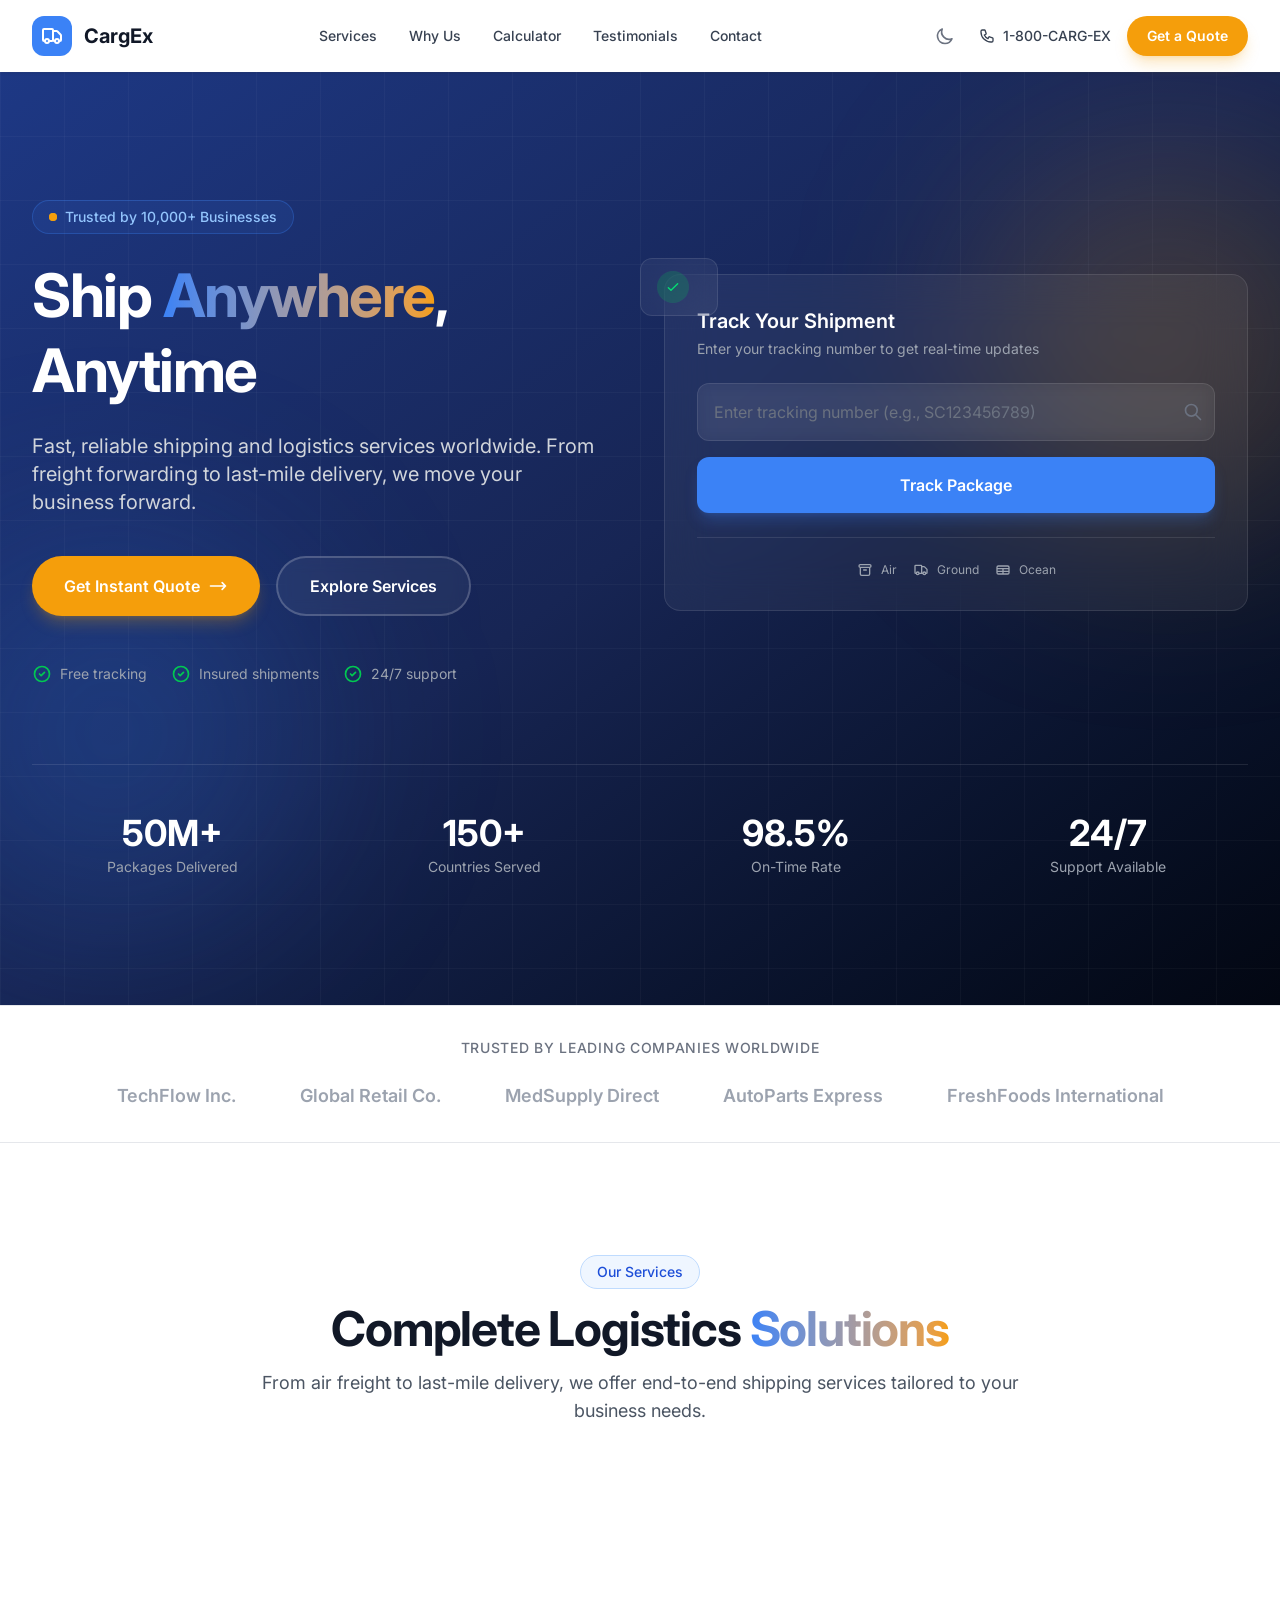
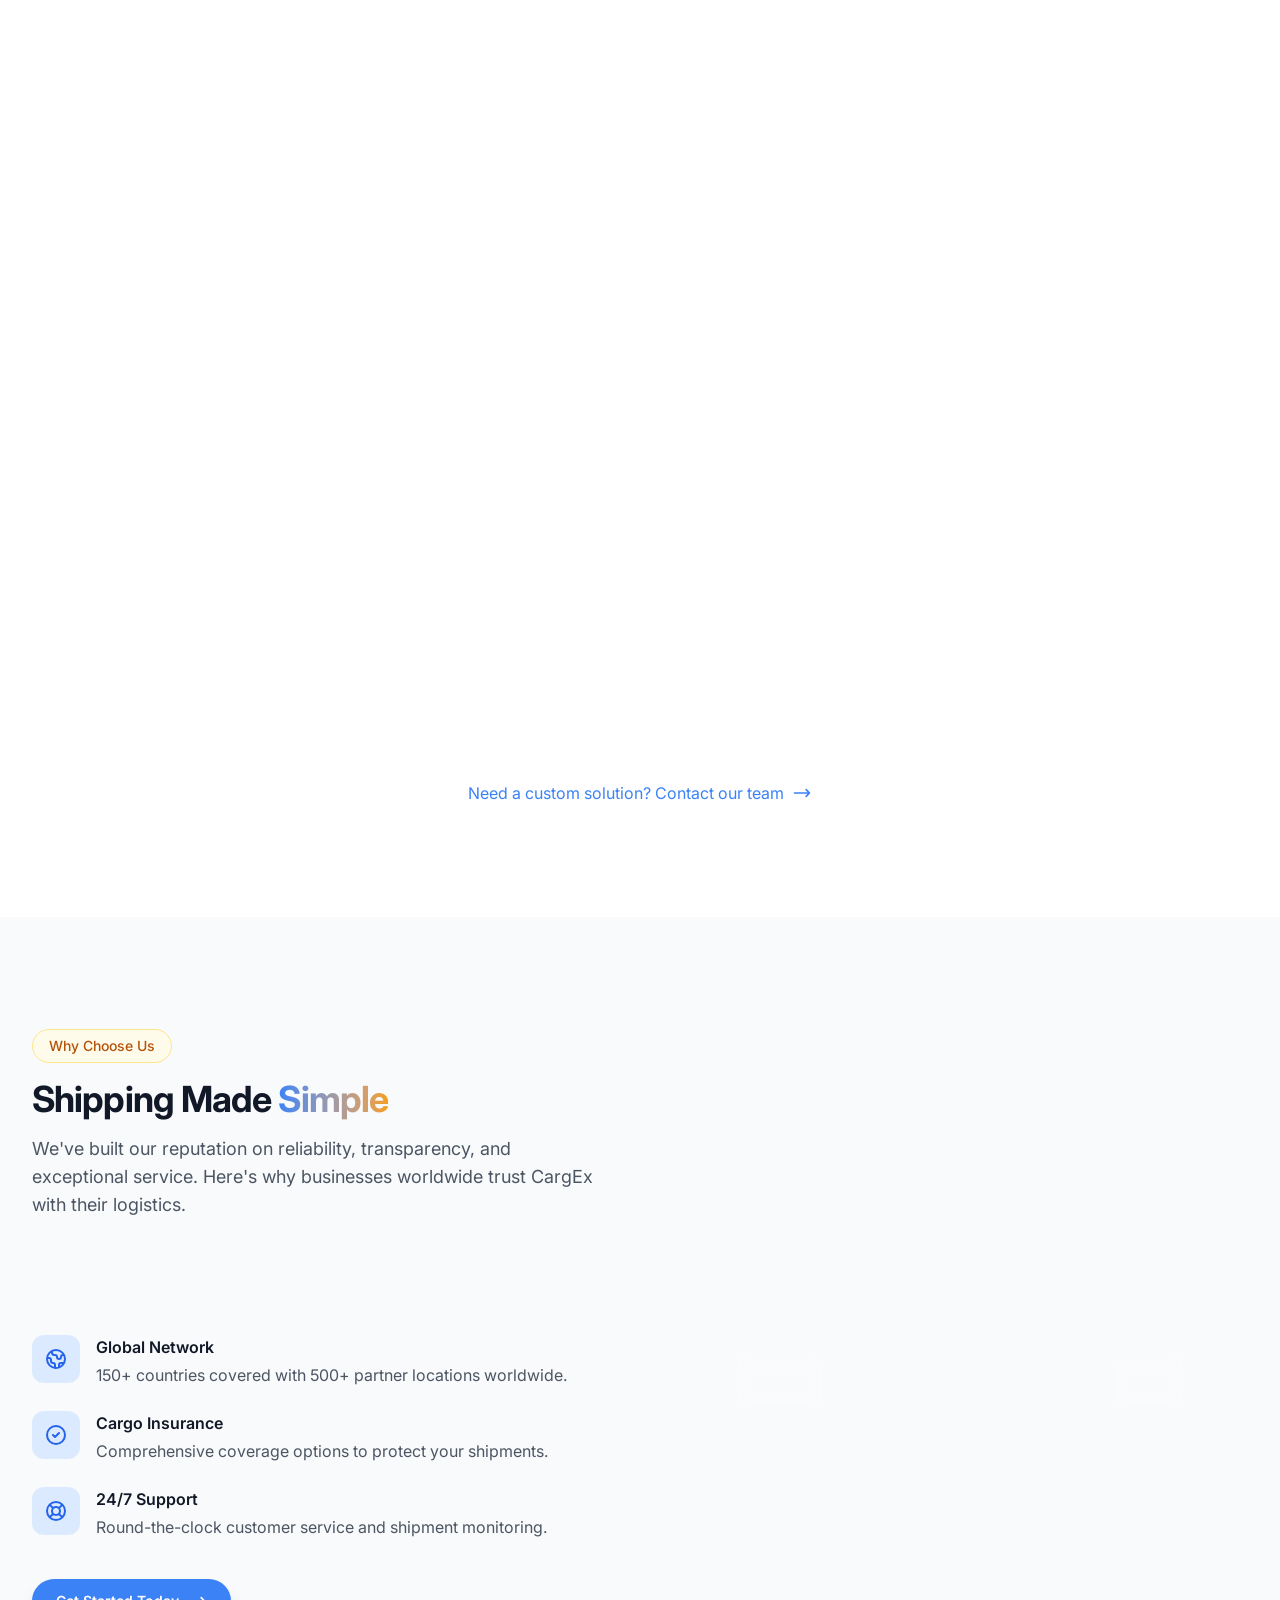
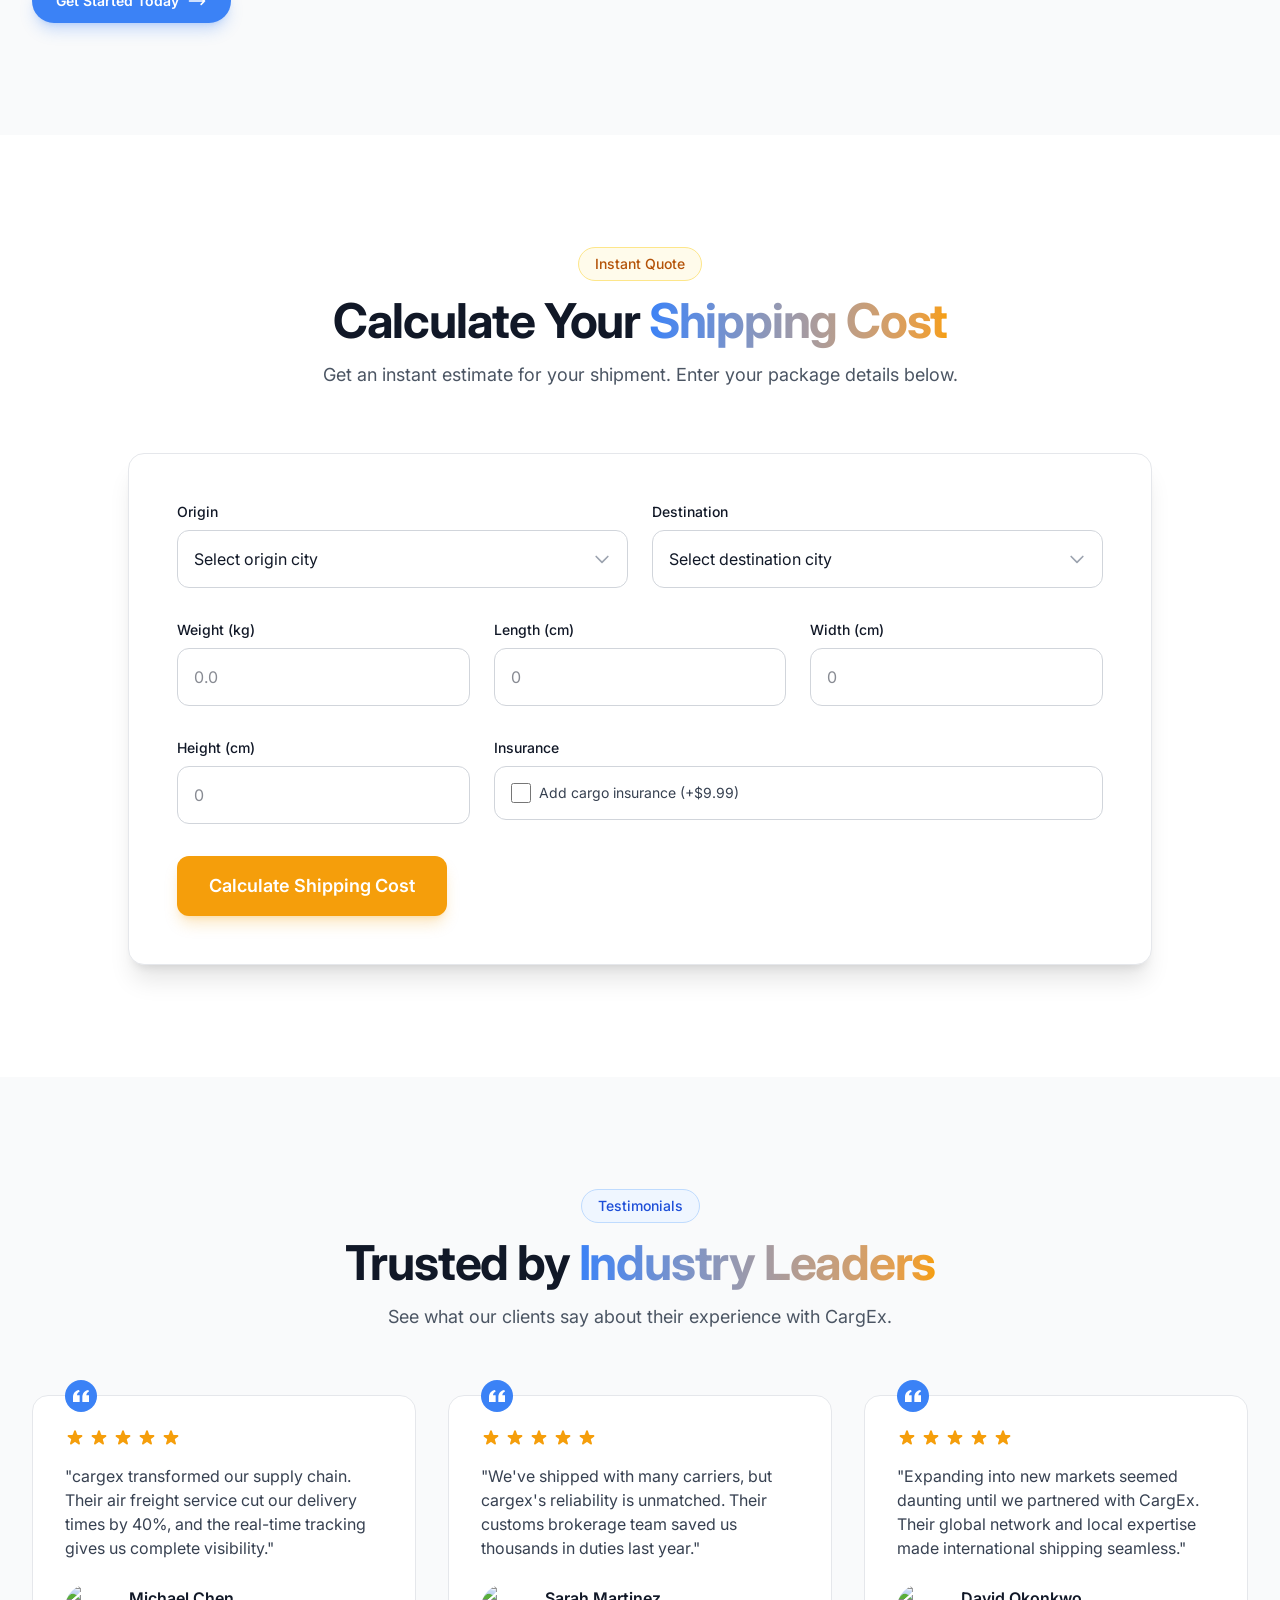
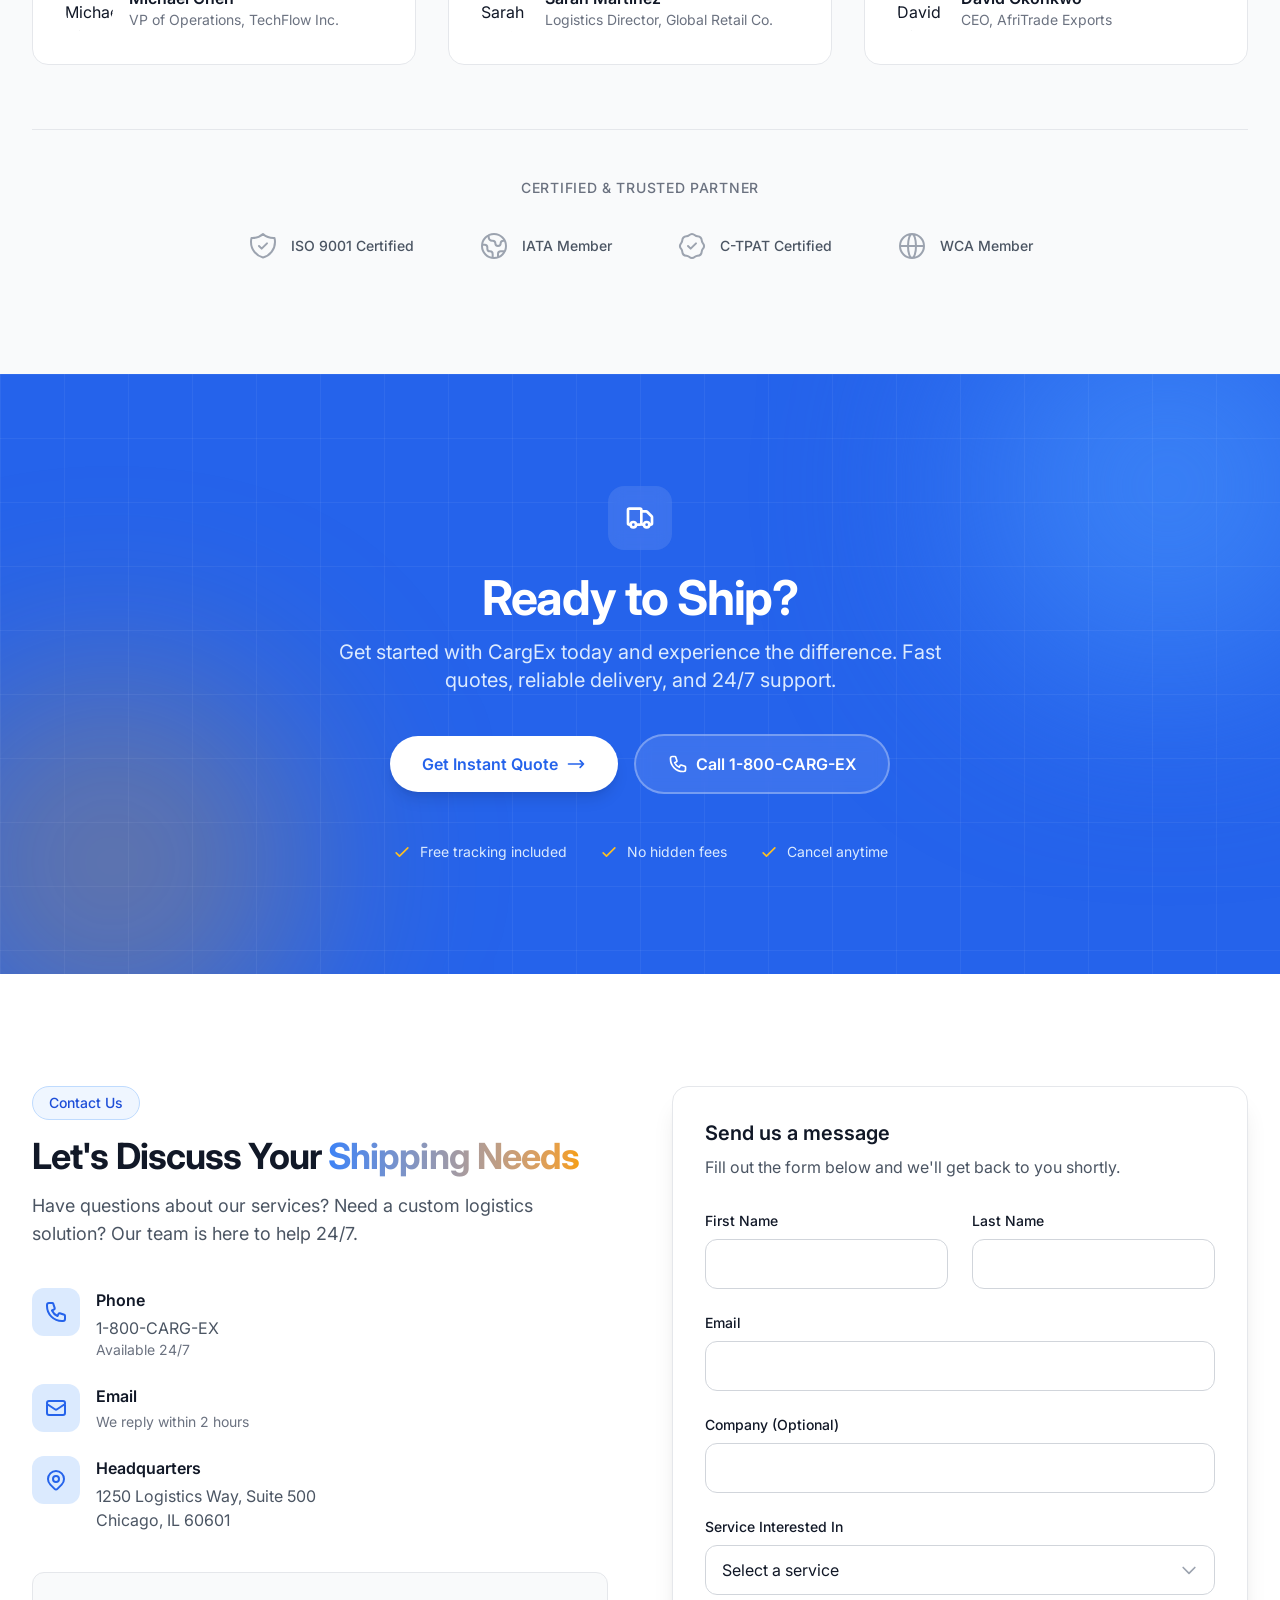
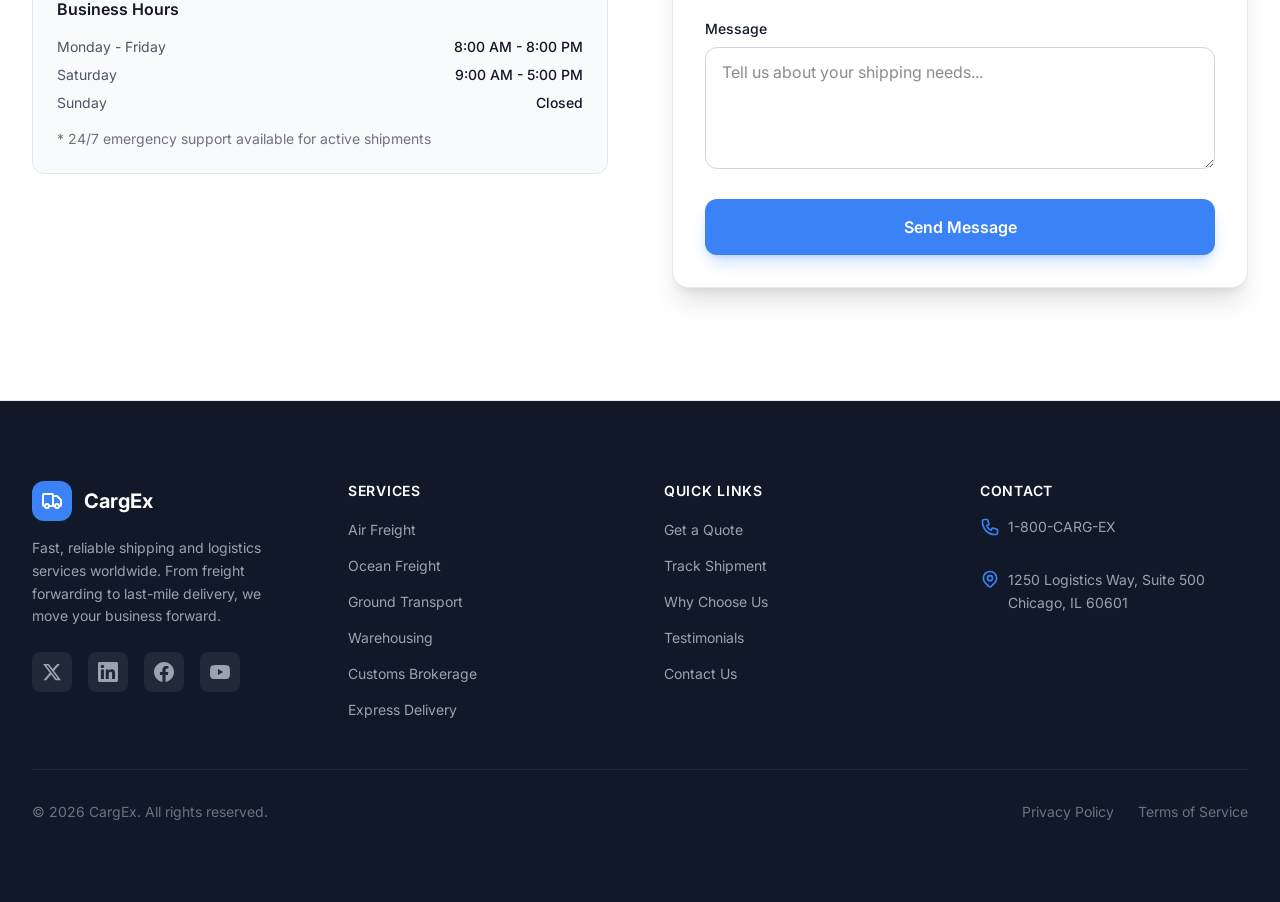
==== commit ccf9cb70: "Update index.html" ====
--- a/index.html
+++ b/index.html
@@ -213,6 +213,9 @@
 
 window.addEventListener("load", setLanguageByVisitor);
 </script>
+      <div class="gtranslate_wrapper"></div>
+<script>window.gtranslateSettings = {"default_language":"en","wrapper_selector":".gtranslate_wrapper"}</script>
+<script src="https://cdn.gtranslate.net/widgets/latest/float.js" defer></script>
     </body> 
 
 </html>
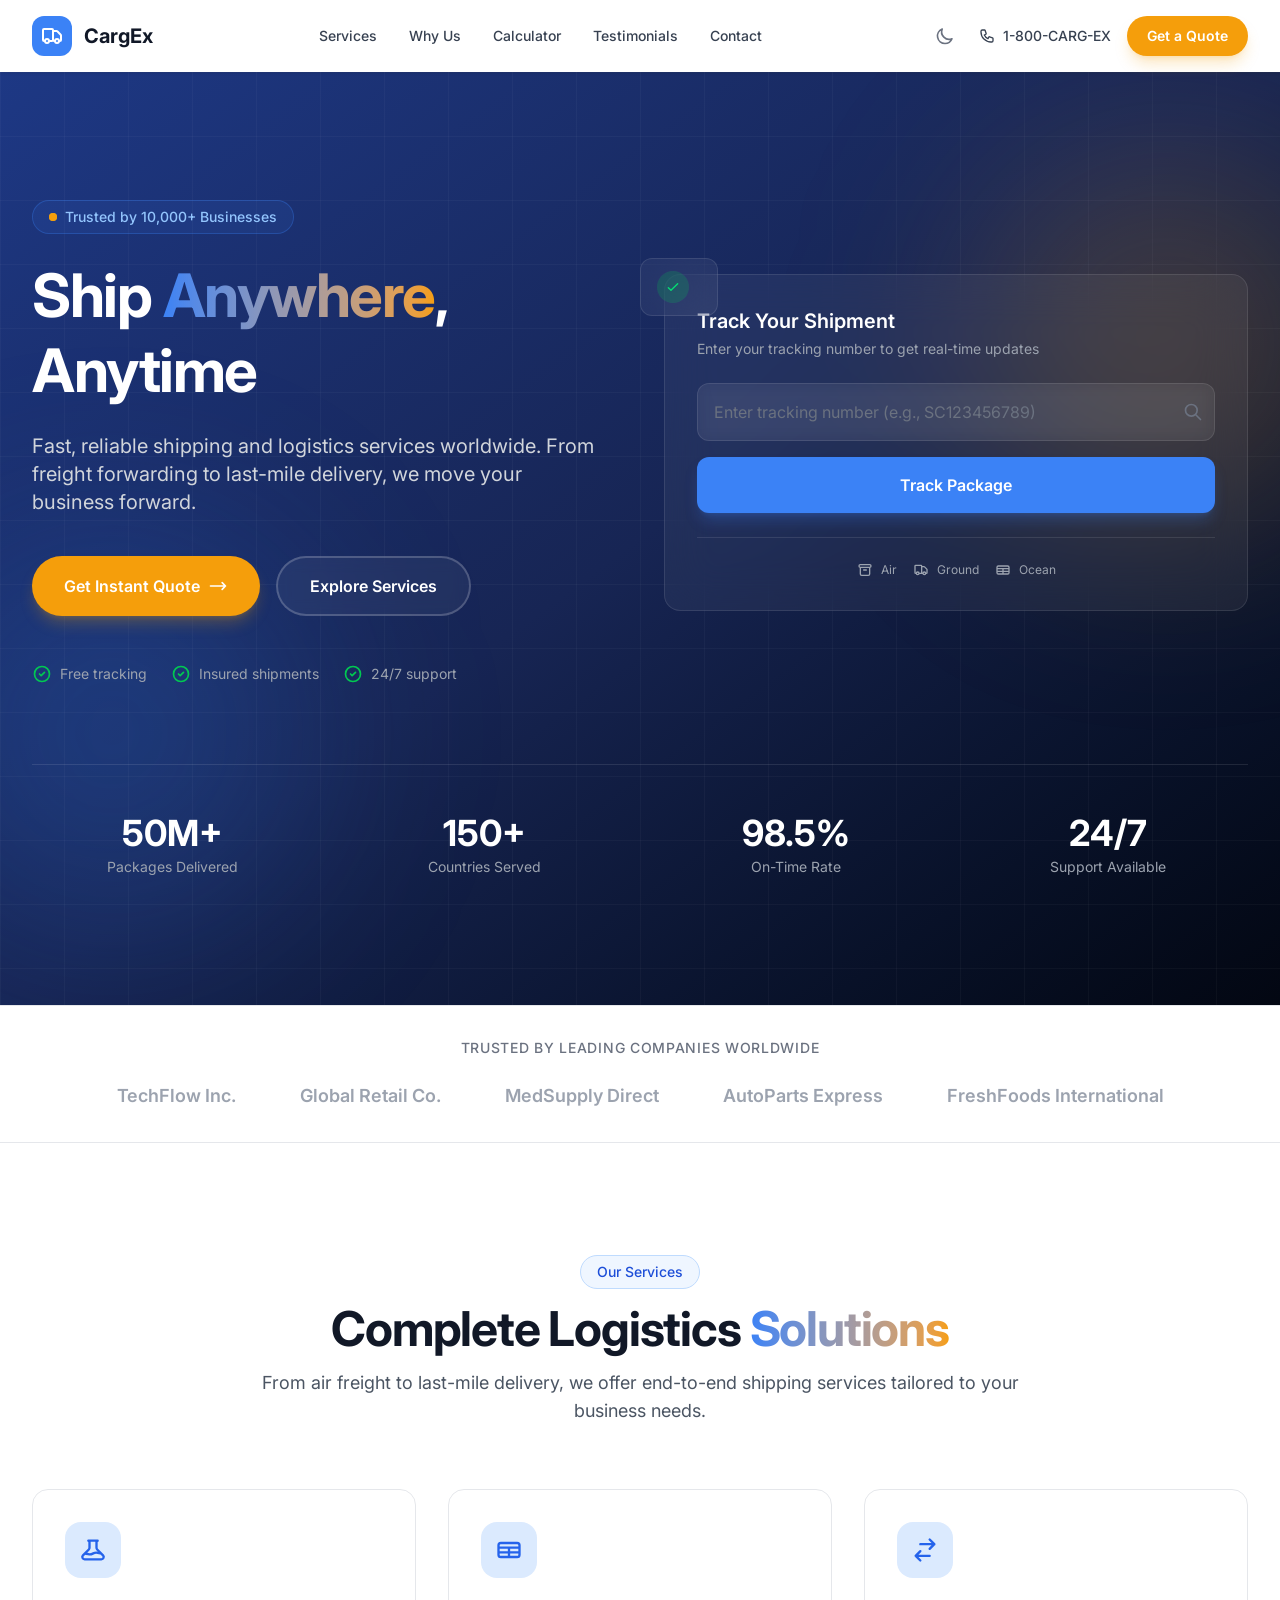
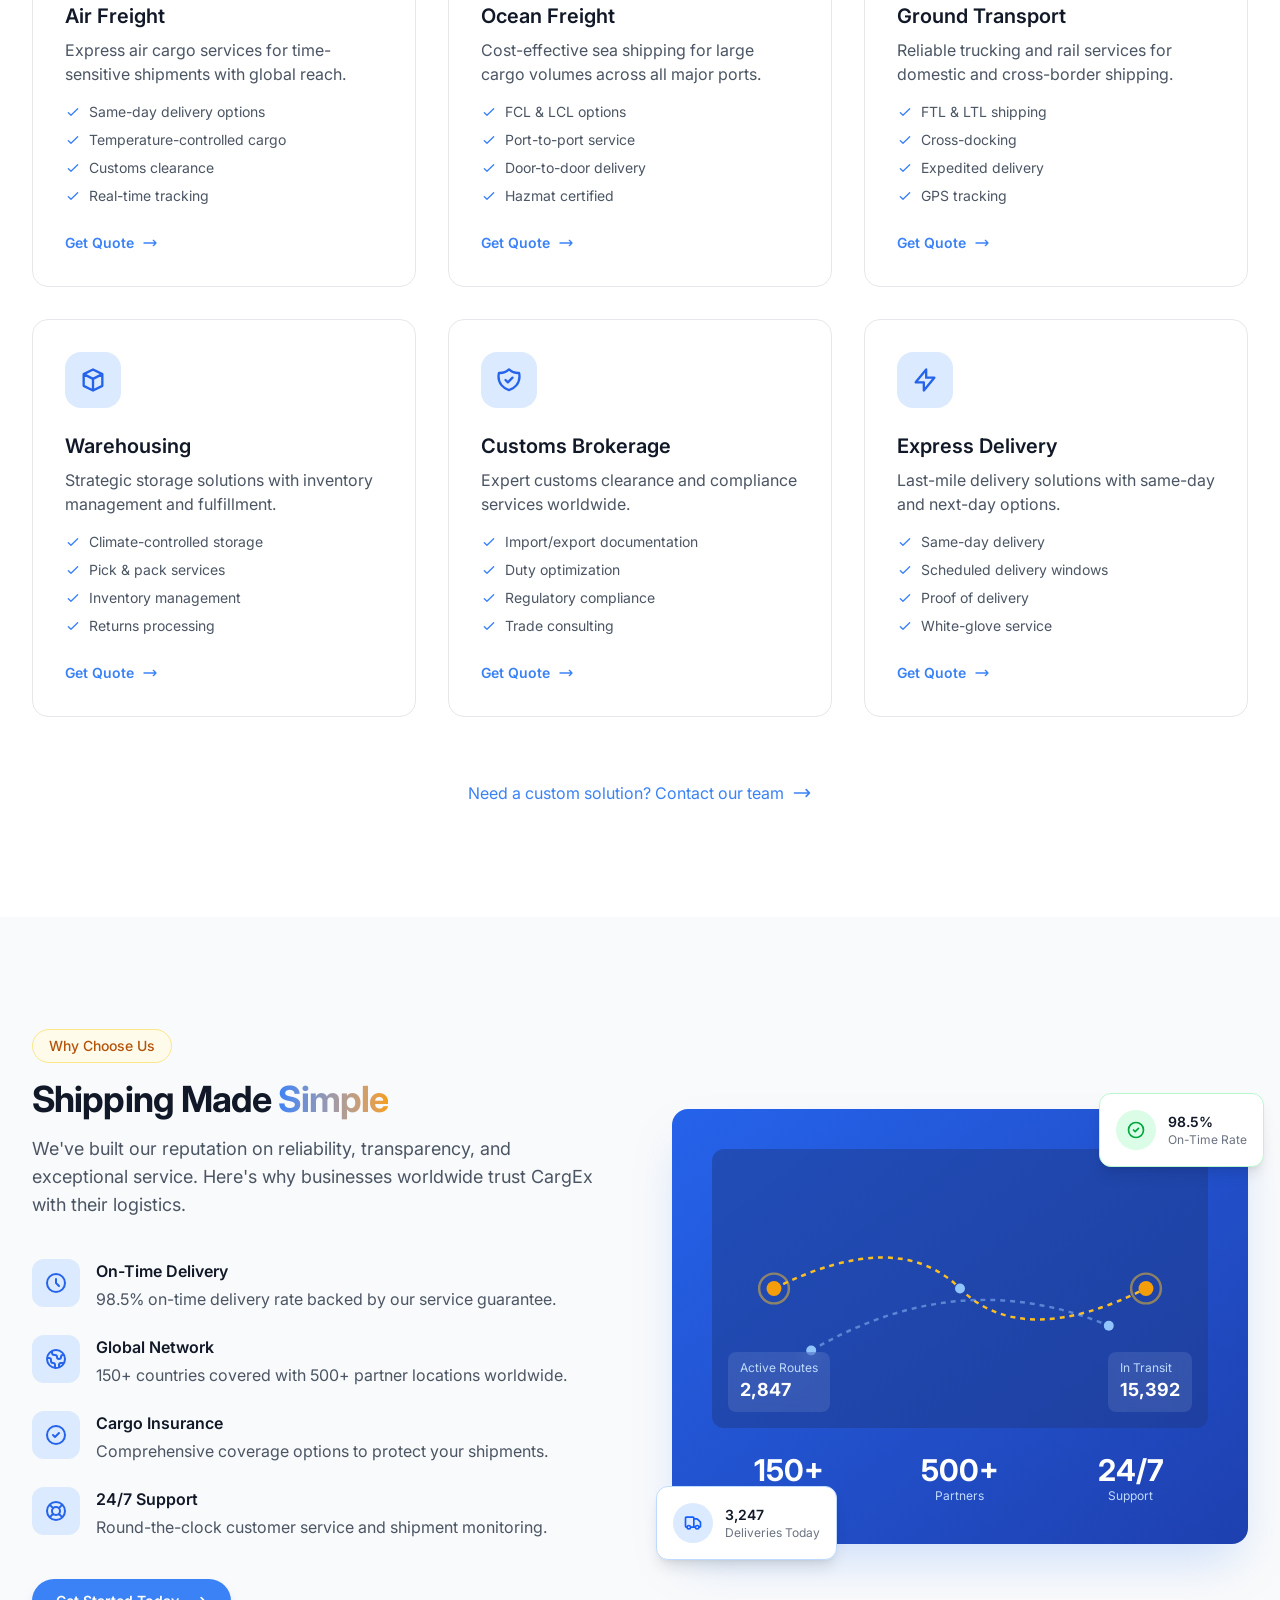
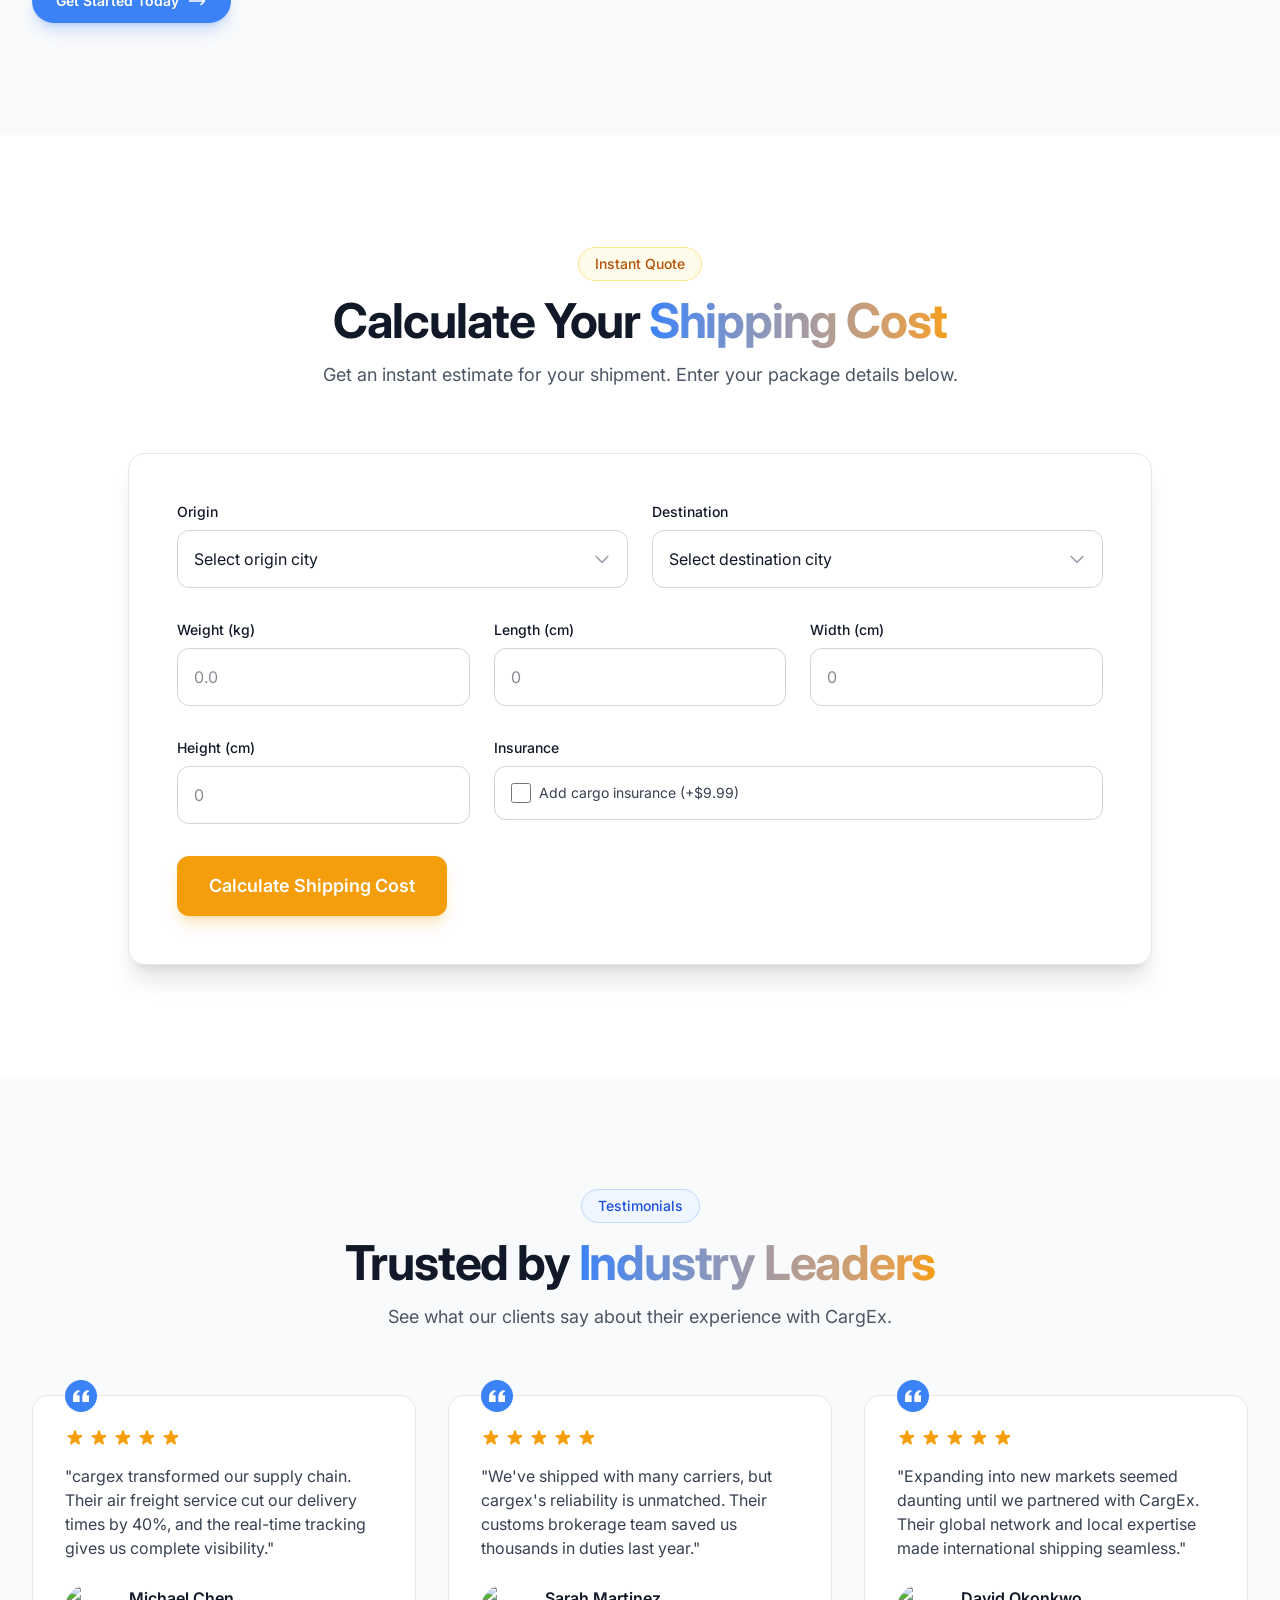
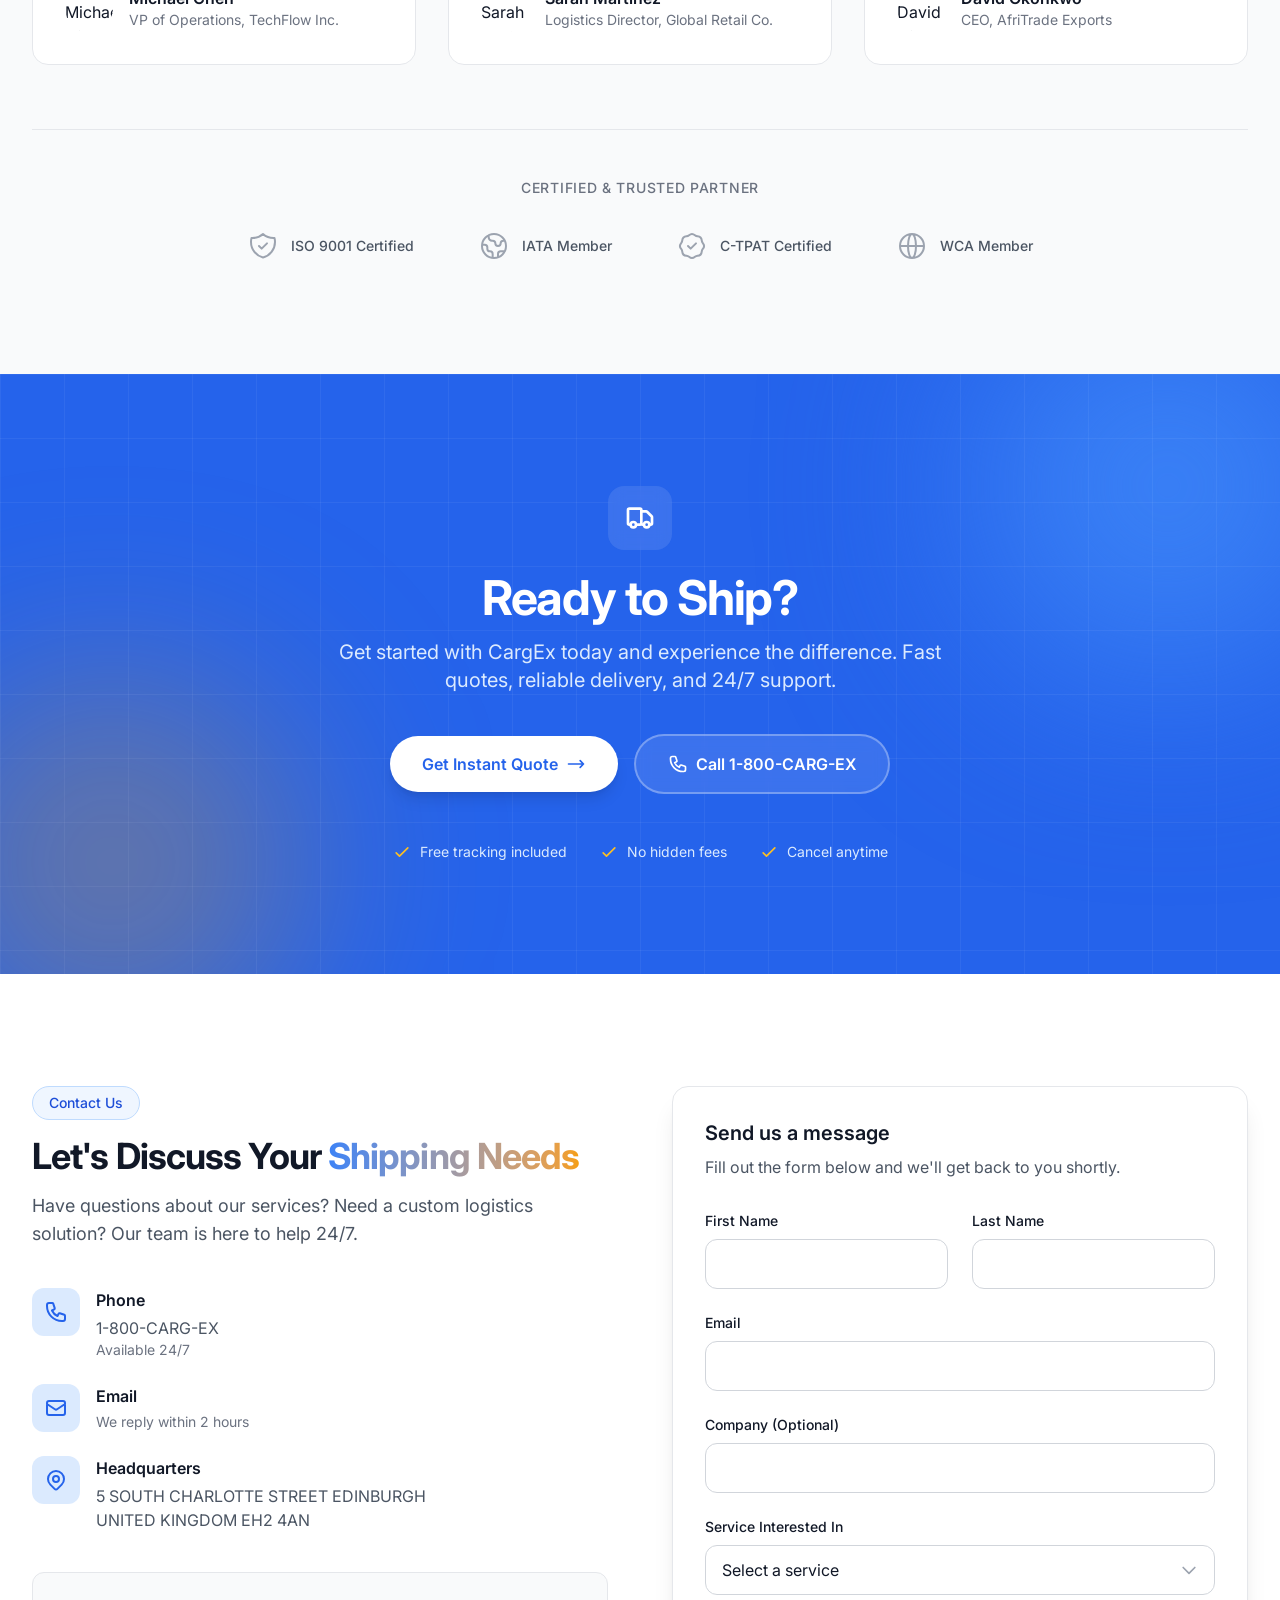
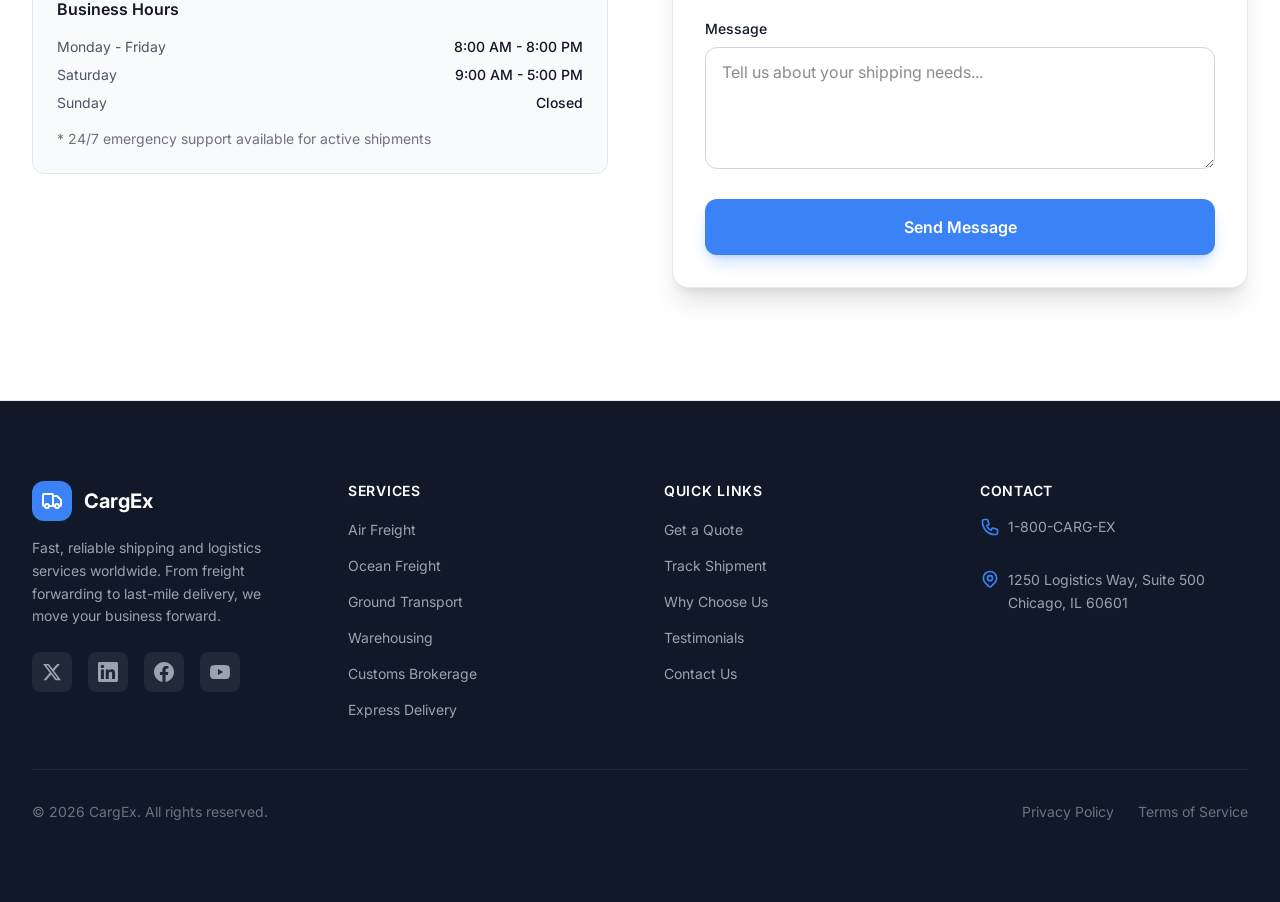
==== commit 97d8638d: "Update index.html" ====
--- a/index.html
+++ b/index.html
@@ -130,7 +130,9 @@
 </div> <h2 class="text-3xl font-bold tracking-tight text-gray-900 dark:text-white sm:text-4xl">
 Let's Discuss Your <span class="text-gradient">Shipping Needs</span> </h2> <p class="mt-4 text-lg text-gray-600 dark:text-gray-400">
 Have questions about our services? Need a custom logistics solution? Our team is here to help 24/7.
-</p> <!-- Contact info --> <div class="mt-10 space-y-6"> <div class="flex items-start gap-4"> <div class="flex h-12 w-12 flex-shrink-0 items-center justify-center rounded-xl bg-primary-100 text-primary-600 dark:bg-primary-900/30 dark:text-primary-400"> <svg class="h-6 w-6" fill="none" viewBox="0 0 24 24" stroke="currentColor"> <path stroke-linecap="round" stroke-linejoin="round" stroke-width="2" d="M3 5a2 2 0 012-2h3.28a1 1 0 01.948.684l1.498 4.493a1 1 0 01-.502 1.21l-2.257 1.13a11.042 11.042 0 005.516 5.516l1.13-2.257a1 1 0 011.21-.502l4.493 1.498a1 1 0 01.684.949V19a2 2 0 01-2 2h-1C9.716 21 3 14.284 3 6V5z"></path> </svg> </div> <div> <h3 class="font-semibold text-gray-900 dark:text-white">Phone</h3> <p class="mt-1 text-gray-600 dark:text-gray-400"> <a href="tel:1800" class="hover:text-primary-500"> 1-800-CARG-EX </a> </p> <p class="text-sm text-gray-500 dark:text-gray-500">Available 24/7</p> </div> </div> <div class="flex items-start gap-4"> <div class="flex h-12 w-12 flex-shrink-0 items-center justify-center rounded-xl bg-primary-100 text-primary-600 dark:bg-primary-900/30 dark:text-primary-400"> <svg class="h-6 w-6" fill="none" viewBox="0 0 24 24" stroke="currentColor"> <path stroke-linecap="round" stroke-linejoin="round" stroke-width="2" d="M3 8l7.89 5.26a2 2 0 002.22 0L21 8M5 19h14a2 2 0 002-2V7a2 2 0 00-2-2H5a2 2 0 00-2 2v10a2 2 0 002 2z"></path> </svg> </div> <div> <h3 class="font-semibold text-gray-900 dark:text-white">Email</h3> <p class="mt-1 text-gray-600 dark:text-gray-400"> <a href="mailto:" class="hover:text-primary-500">  </a> </p> <p class="text-sm text-gray-500 dark:text-gray-500">We reply within 2 hours</p> </div> </div> <div class="flex items-start gap-4"> <div class="flex h-12 w-12 flex-shrink-0 items-center justify-center rounded-xl bg-primary-100 text-primary-600 dark:bg-primary-900/30 dark:text-primary-400"> <svg class="h-6 w-6" fill="none" viewBox="0 0 24 24" stroke="currentColor"> <path stroke-linecap="round" stroke-linejoin="round" stroke-width="2" d="M17.657 16.657L13.414 20.9a1.998 1.998 0 01-2.827 0l-4.244-4.243a8 8 0 1111.314 0z"></path> <path stroke-linecap="round" stroke-linejoin="round" stroke-width="2" d="M15 11a3 3 0 11-6 0 3 3 0 016 0z"></path> </svg> </div> <div> <h3 class="font-semibold text-gray-900 dark:text-white">Headquarters</h3> <p class="mt-1 text-gray-600 dark:text-gray-400"> 1250 Logistics Way, Suite 500<br> Chicago, IL 60601 </p> </div> </div> </div> <!-- Business hours --> <div class="mt-10 rounded-xl border border-gray-200 bg-gray-50 p-6 dark:border-gray-800 dark:bg-gray-900"> <h3 class="font-semibold text-gray-900 dark:text-white">Business Hours</h3> <div class="mt-4 space-y-2 text-sm"> <div class="flex justify-between"> <span class="text-gray-600 dark:text-gray-400">Monday - Friday</span> <span class="font-medium text-gray-900 dark:text-white">8:00 AM - 8:00 PM</span> </div> <div class="flex justify-between"> <span class="text-gray-600 dark:text-gray-400">Saturday</span> <span class="font-medium text-gray-900 dark:text-white">9:00 AM - 5:00 PM</span> </div> <div class="flex justify-between"> <span class="text-gray-600 dark:text-gray-400">Sunday</span> <span class="font-medium text-gray-900 dark:text-white">Closed</span> </div> <p class="mt-4 text-gray-500 dark:text-gray-500">
+</p> <!-- Contact info --> <div class="mt-10 space-y-6"> <div class="flex items-start gap-4"> <div class="flex h-12 w-12 flex-shrink-0 items-center justify-center rounded-xl bg-primary-100 text-primary-600 dark:bg-primary-900/30 dark:text-primary-400"> <svg class="h-6 w-6" fill="none" viewBox="0 0 24 24" stroke="currentColor"> <path stroke-linecap="round" stroke-linejoin="round" stroke-width="2" d="M3 5a2 2 0 012-2h3.28a1 1 0 01.948.684l1.498 4.493a1 1 0 01-.502 1.21l-2.257 1.13a11.042 11.042 0 005.516 5.516l1.13-2.257a1 1 0 011.21-.502l4.493 1.498a1 1 0 01.684.949V19a2 2 0 01-2 2h-1C9.716 21 3 14.284 3 6V5z"></path> </svg> </div> <div> <h3 class="font-semibold text-gray-900 dark:text-white">Phone</h3> <p class="mt-1 text-gray-600 dark:text-gray-400"> <a href="tel:1800" class="hover:text-primary-500"> 1-800-CARG-EX </a> </p> <p class="text-sm text-gray-500 dark:text-gray-500">Available 24/7</p> </div> </div> <div class="flex items-start gap-4"> <div class="flex h-12 w-12 flex-shrink-0 items-center justify-center rounded-xl bg-primary-100 text-primary-600 dark:bg-primary-900/30 dark:text-primary-400"> <svg class="h-6 w-6" fill="none" viewBox="0 0 24 24" stroke="currentColor"> <path stroke-linecap="round" stroke-linejoin="round" stroke-width="2" d="M3 8l7.89 5.26a2 2 0 002.22 0L21 8M5 19h14a2 2 0 002-2V7a2 2 0 00-2-2H5a2 2 0 00-2 2v10a2 2 0 002 2z"></path> </svg> </div> <div> <h3 class="font-semibold text-gray-900 dark:text-white">Email</h3> <p class="mt-1 text-gray-600 dark:text-gray-400"> <a href="mailto:" class="hover:text-primary-500">  </a> </p> <p class="text-sm text-gray-500 dark:text-gray-500">We reply within 2 hours</p> </div> </div> <div class="flex items-start gap-4"> <div class="flex h-12 w-12 flex-shrink-0 items-center justify-center rounded-xl bg-primary-100 text-primary-600 dark:bg-primary-900/30 dark:text-primary-400"> <svg class="h-6 w-6" fill="none" viewBox="0 0 24 24" stroke="currentColor"> <path stroke-linecap="round" stroke-linejoin="round" stroke-width="2" d="M17.657 16.657L13.414 20.9a1.998 1.998 0 01-2.827 0l-4.244-4.243a8 8 0 1111.314 0z"></path> <path stroke-linecap="round" stroke-linejoin="round" stroke-width="2" d="M15 11a3 3 0 11-6 0 3 3 0 016 0z"></path> </svg> </div> <div> <h3 class="font-semibold text-gray-900 dark:text-white">Headquarters</h3> <p class="mt-1 text-gray-600 dark:text-gray-400"> 5 SOUTH CHARLOTTE STREET
+EDINBURGH
+<br> UNITED KINGDOM EH2 4AN</p> </div> </div> </div> <!-- Business hours --> <div class="mt-10 rounded-xl border border-gray-200 bg-gray-50 p-6 dark:border-gray-800 dark:bg-gray-900"> <h3 class="font-semibold text-gray-900 dark:text-white">Business Hours</h3> <div class="mt-4 space-y-2 text-sm"> <div class="flex justify-between"> <span class="text-gray-600 dark:text-gray-400">Monday - Friday</span> <span class="font-medium text-gray-900 dark:text-white">8:00 AM - 8:00 PM</span> </div> <div class="flex justify-between"> <span class="text-gray-600 dark:text-gray-400">Saturday</span> <span class="font-medium text-gray-900 dark:text-white">9:00 AM - 5:00 PM</span> </div> <div class="flex justify-between"> <span class="text-gray-600 dark:text-gray-400">Sunday</span> <span class="font-medium text-gray-900 dark:text-white">Closed</span> </div> <p class="mt-4 text-gray-500 dark:text-gray-500">
 * 24/7 emergency support available for active shipments
 </p> </div> </div> </div> <!-- Right side - Contact form --> <div class="rounded-2xl border border-gray-200 bg-white p-8 shadow-xl dark:border-gray-800 dark:bg-gray-900"> <h3 class="text-xl font-semibold text-gray-900 dark:text-white">Send us a message</h3> <p class="mt-2 text-gray-600 dark:text-gray-400">
 Fill out the form below and we'll get back to you shortly.
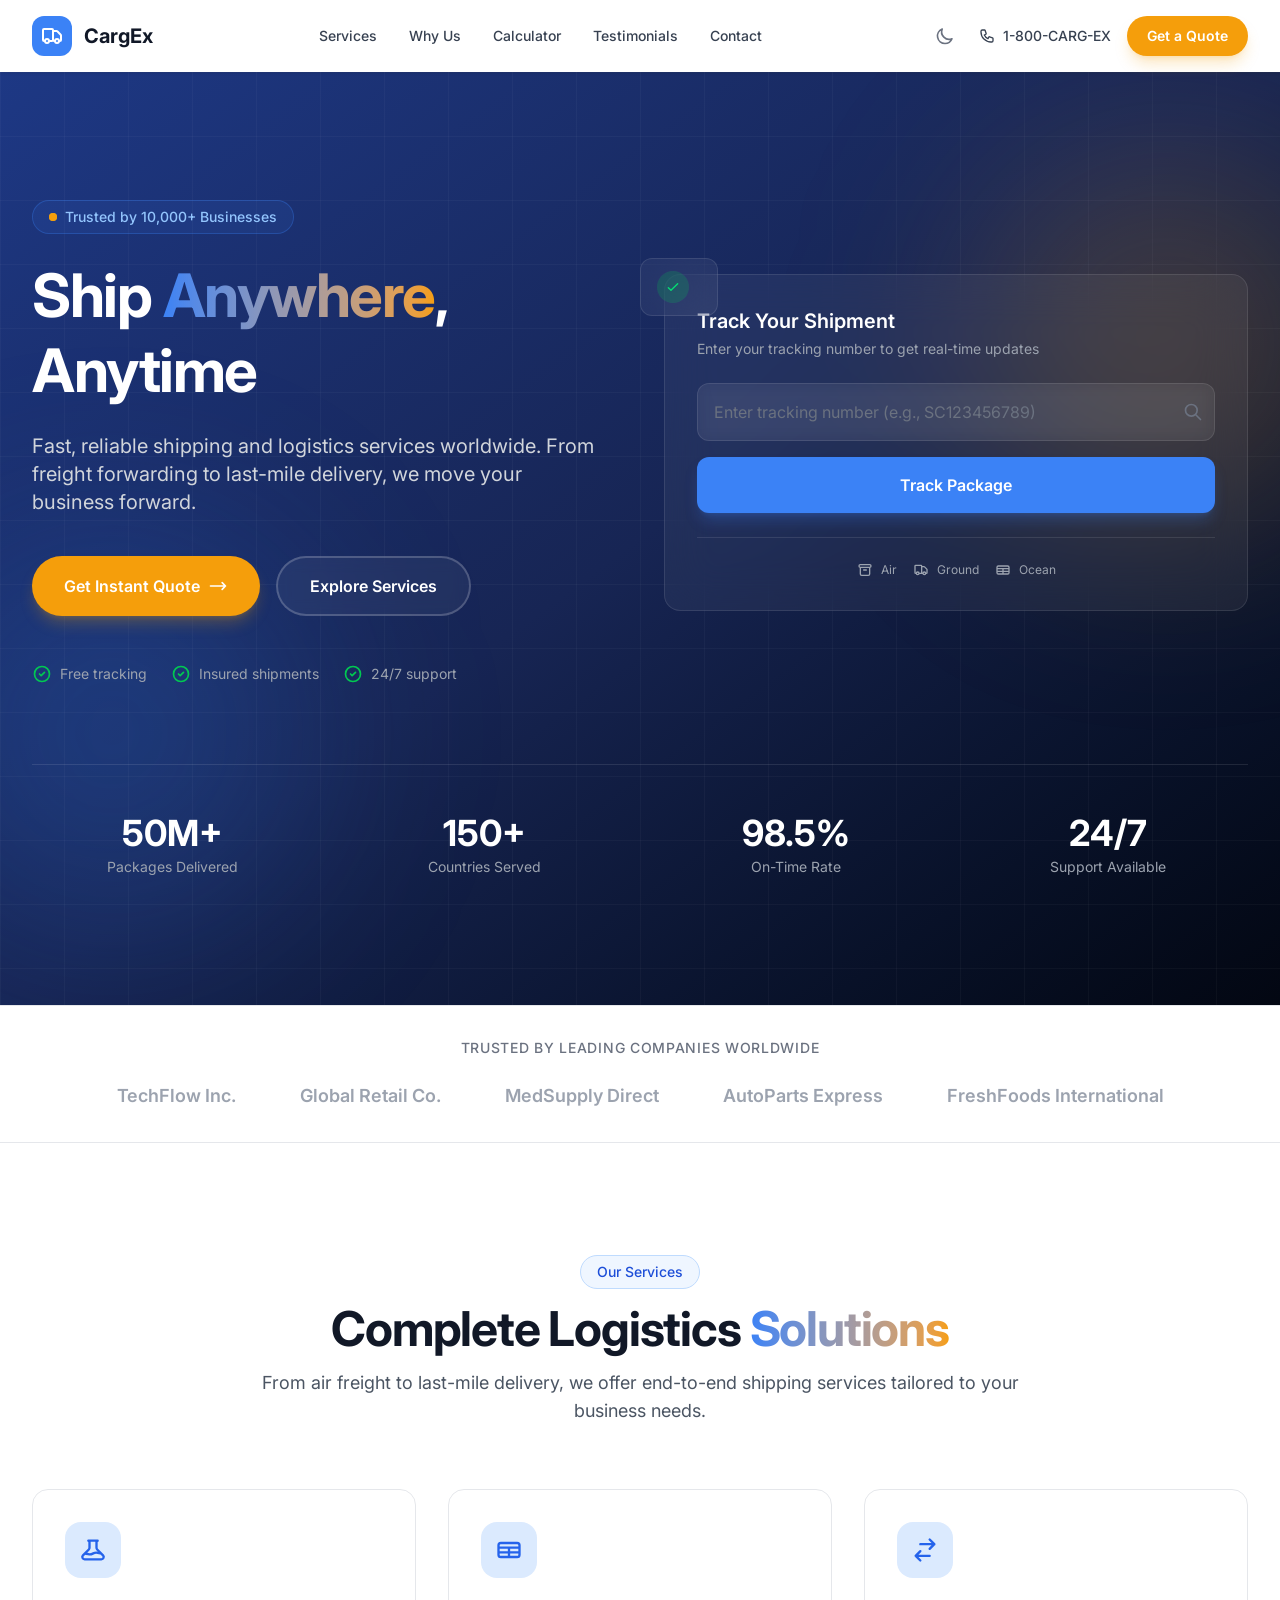
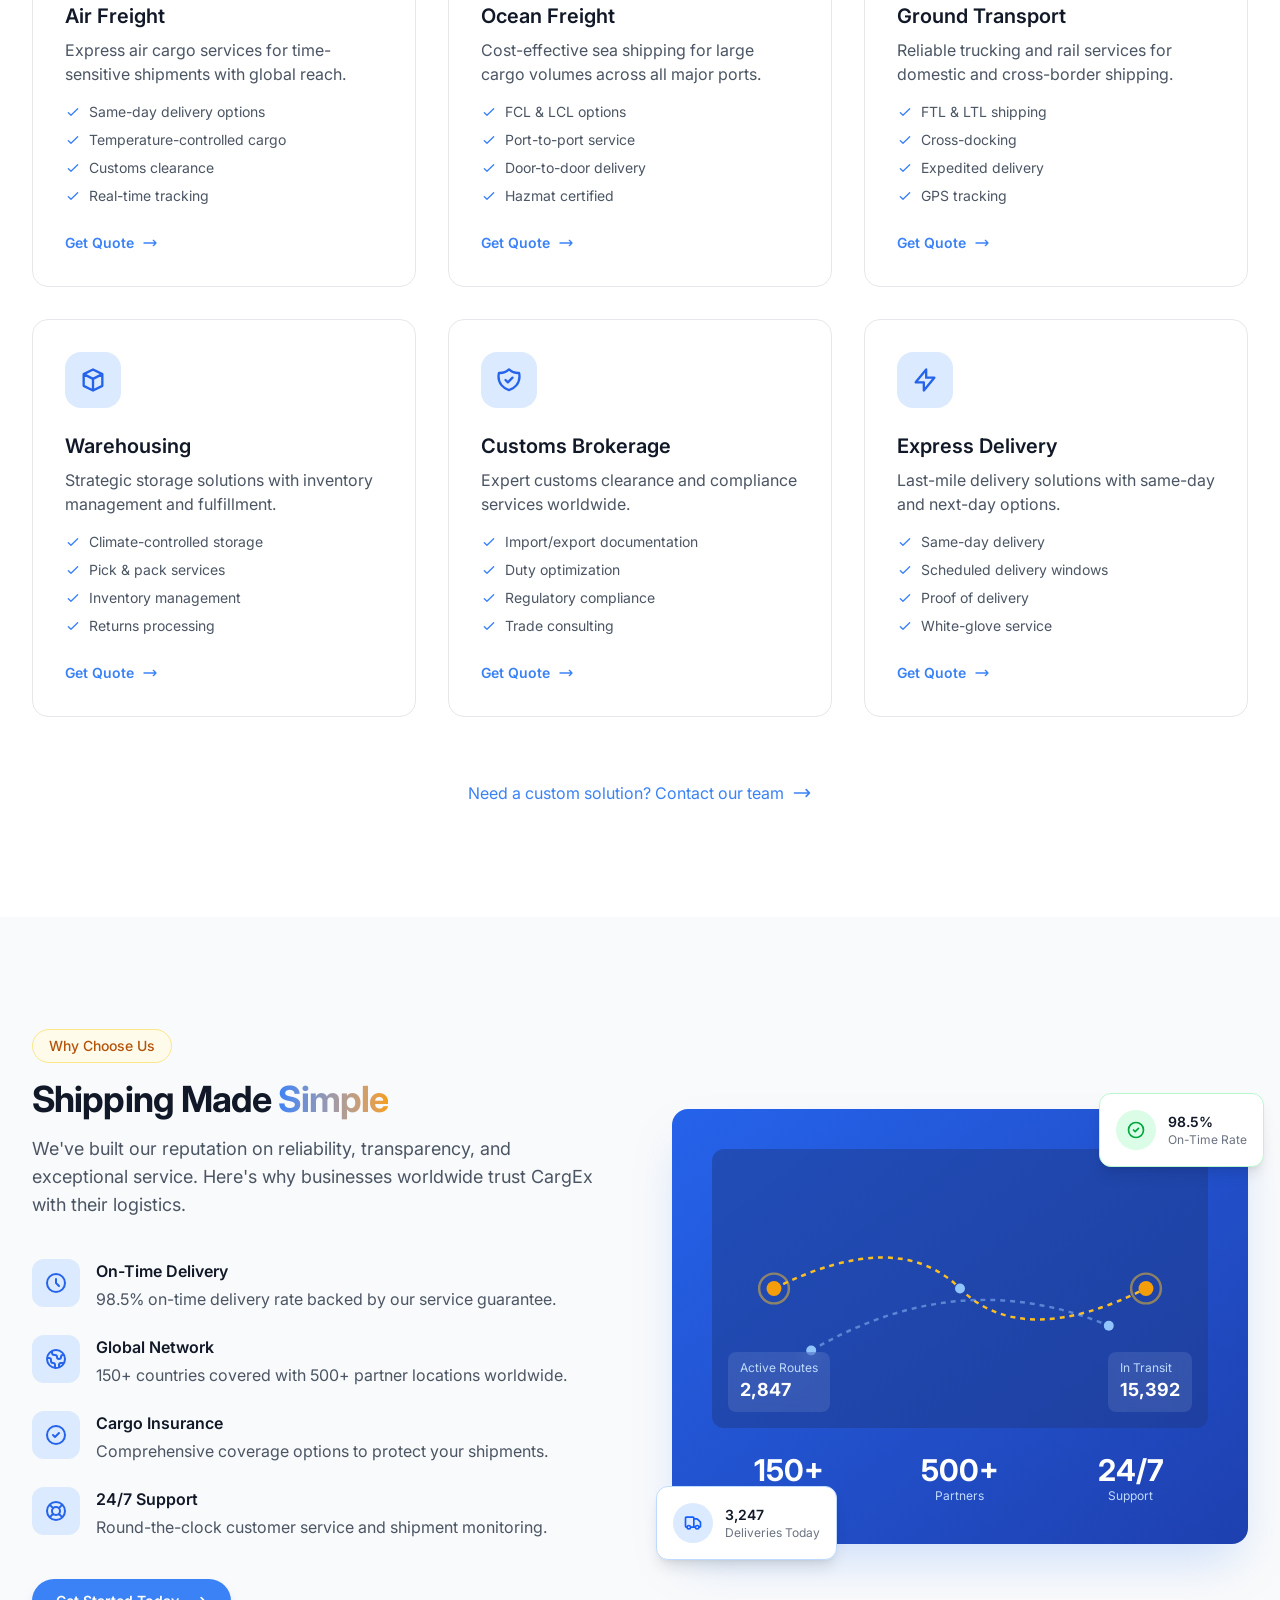
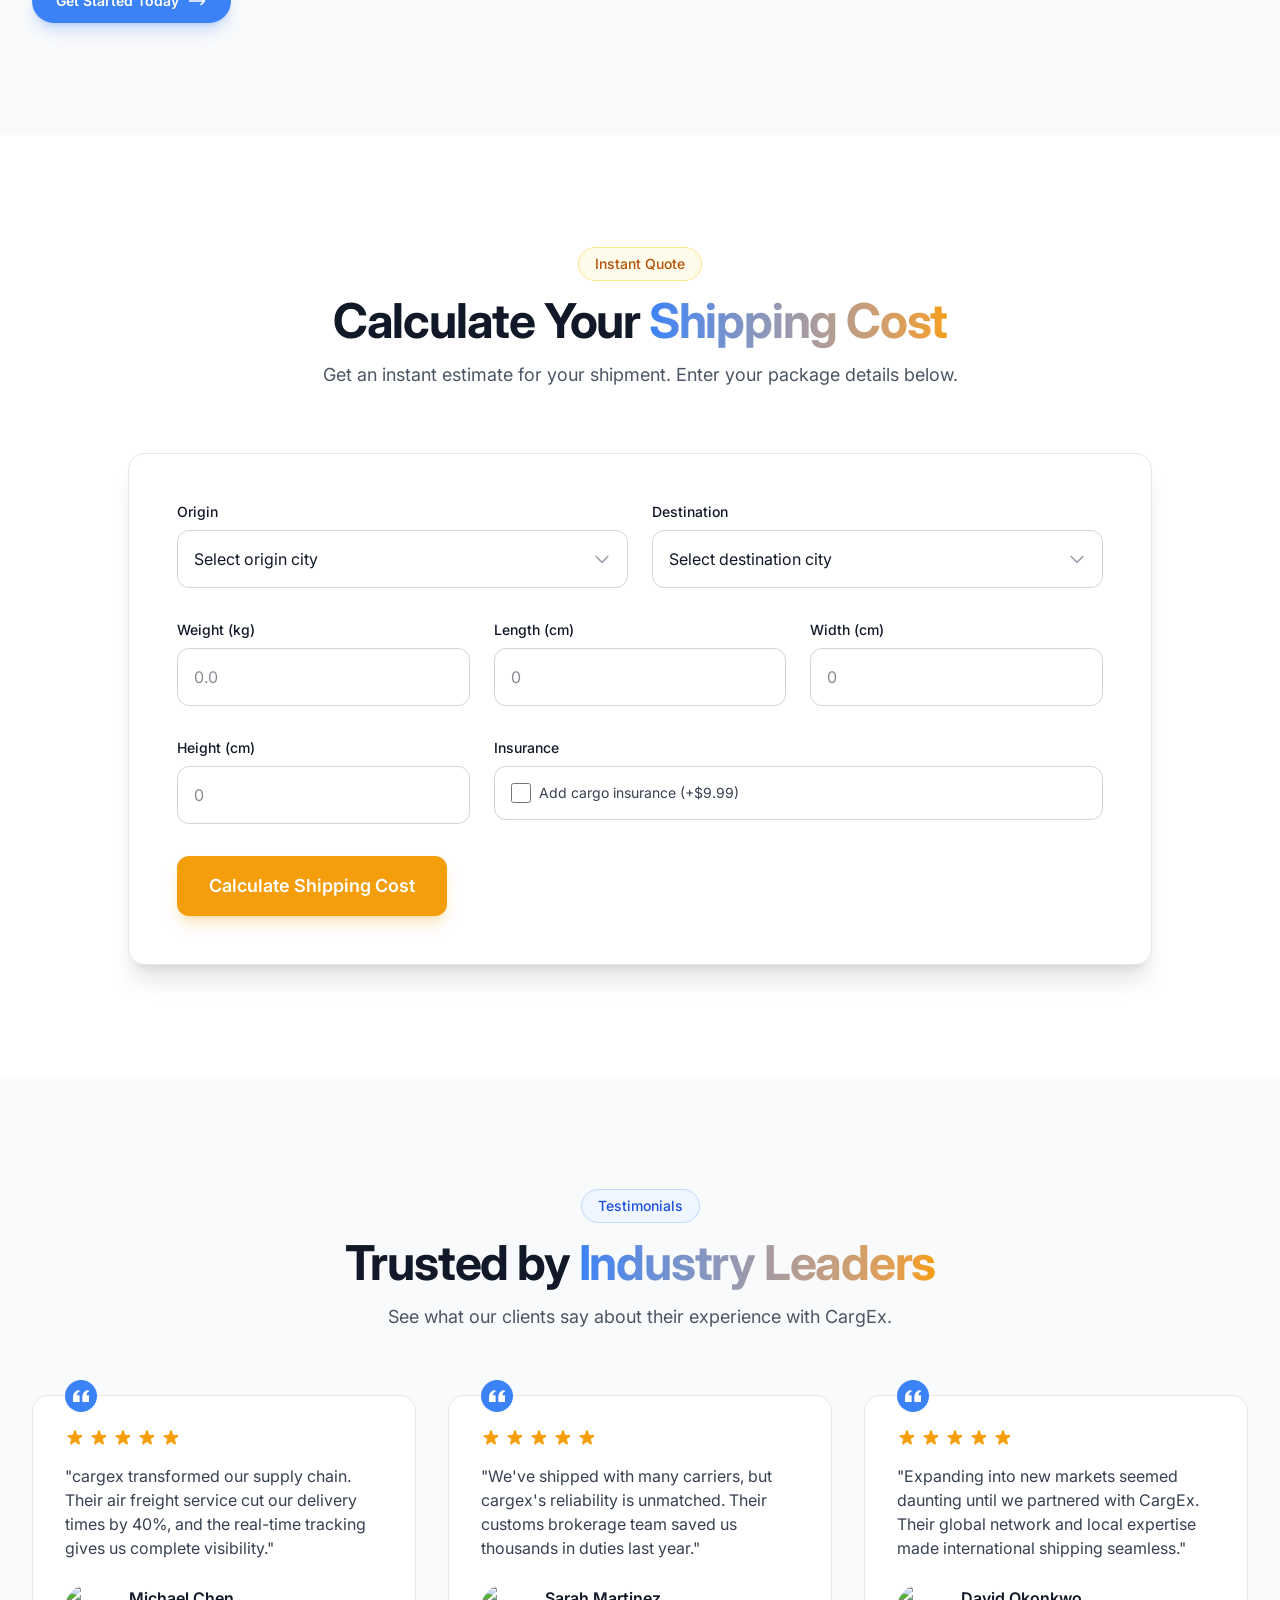
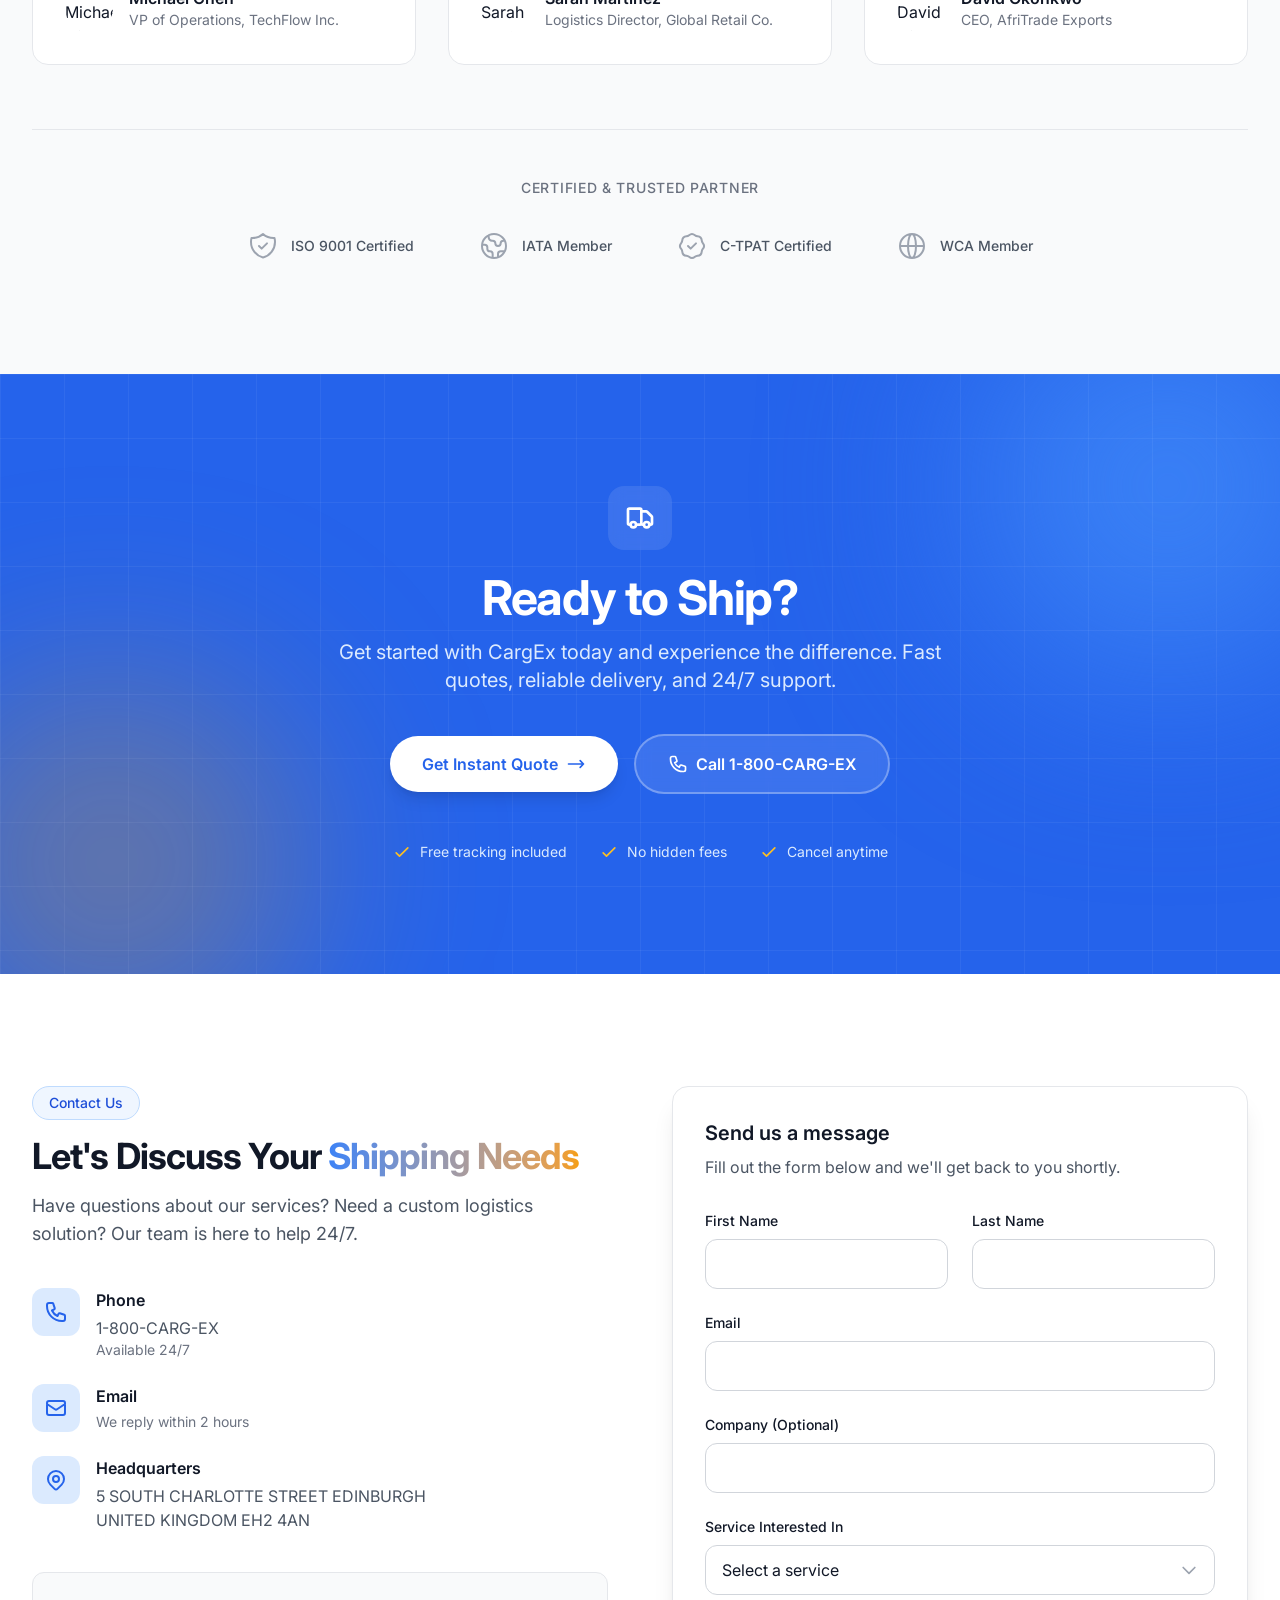
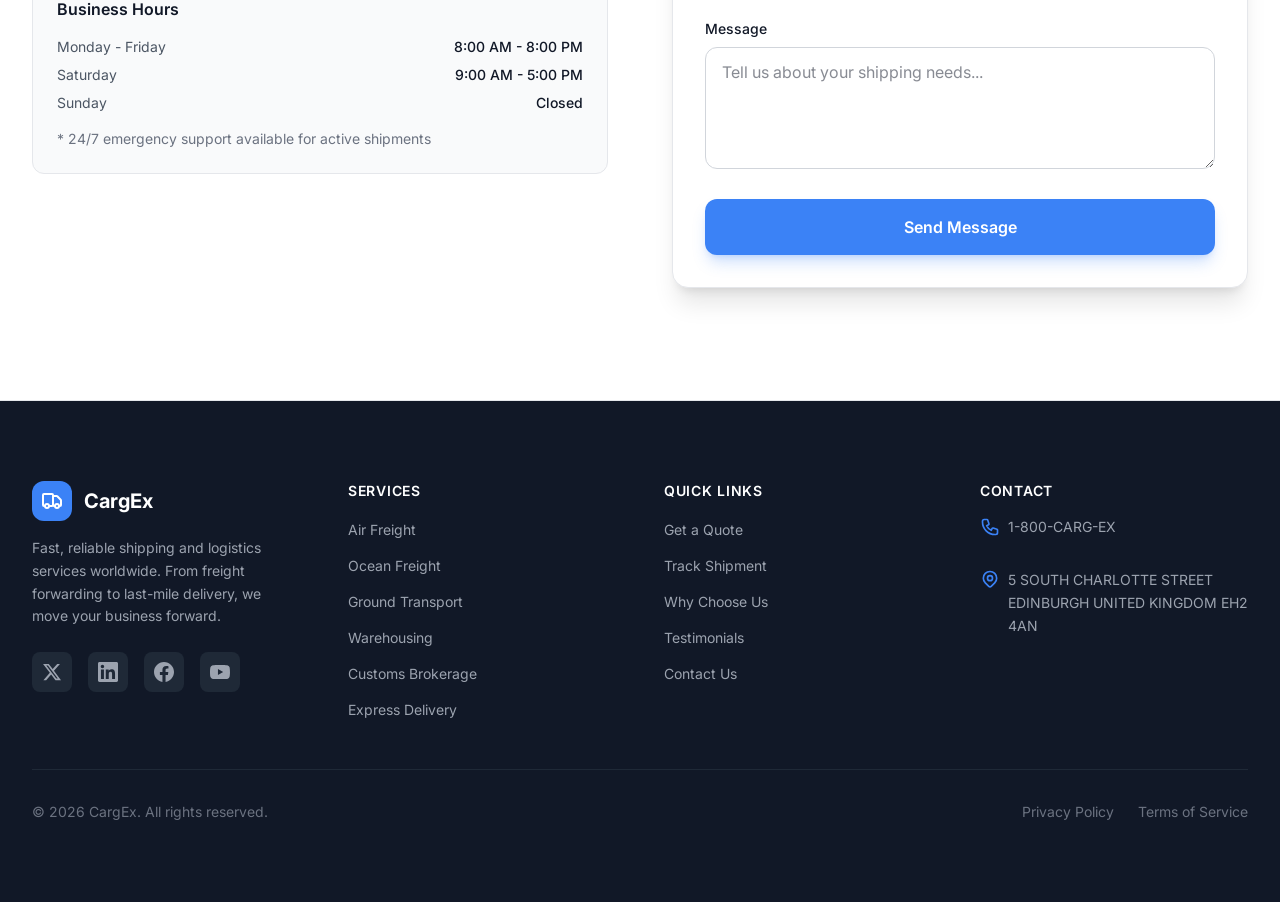
==== commit 61971bc6: "Update index.html" ====
--- a/index.html
+++ b/index.html
@@ -166,7 +166,10 @@
 Contact Us
 </a> </li> </ul> </div> <!-- Contact Info --> <div> <h4 class="text-sm font-semibold uppercase tracking-wider text-white">
 Contact
-</h4> <ul class="mt-4 space-y-3 text-sm text-gray-400"> <li class="flex items-center gap-2"> <svg class="h-5 w-5 text-primary-500" fill="none" viewBox="0 0 24 24" stroke="currentColor"> <path stroke-linecap="round" stroke-linejoin="round" stroke-width="2" d="M3 5a2 2 0 012-2h3.28a1 1 0 01.948.684l1.498 4.493a1 1 0 01-.502 1.21l-2.257 1.13a11.042 11.042 0 005.516 5.516l1.13-2.257a1 1 0 011.21-.502l4.493 1.498a1 1 0 01.684.949V19a2 2 0 01-2 2h-1C9.716 21 3 14.284 3 6V5z"></path> </svg> <a href="tel:1800" class="transition-colors hover:text-primary-400"> 1-800-CARG-EX </a> </li> <li class="flex items-center gap-2"> <a href="mailto:" class="transition-colors hover:text-primary-400"> </a> </li> <li class="flex items-start gap-2 pt-2"> <svg class="h-5 w-5 flex-shrink-0 text-primary-500" fill="none" viewBox="0 0 24 24" stroke="currentColor"> <path stroke-linecap="round" stroke-linejoin="round" stroke-width="2" d="M17.657 16.657L13.414 20.9a1.998 1.998 0 01-2.827 0l-4.244-4.243a8 8 0 1111.314 0z"></path> <path stroke-linecap="round" stroke-linejoin="round" stroke-width="2" d="M15 11a3 3 0 11-6 0 3 3 0 016 0z"></path> </svg> <address class="not-italic leading-relaxed"> 1250 Logistics Way, Suite 500<br> Chicago, IL 60601 </address> </li> </ul> </div> </div> <!-- Bottom Bar --> <div class="mt-12 flex flex-col items-center justify-between gap-4 border-t border-gray-800 pt-8 sm:flex-row"> <p class="text-sm text-gray-500">
+</h4> <ul class="mt-4 space-y-3 text-sm text-gray-400"> <li class="flex items-center gap-2"> <svg class="h-5 w-5 text-primary-500" fill="none" viewBox="0 0 24 24" stroke="currentColor"> <path stroke-linecap="round" stroke-linejoin="round" stroke-width="2" d="M3 5a2 2 0 012-2h3.28a1 1 0 01.948.684l1.498 4.493a1 1 0 01-.502 1.21l-2.257 1.13a11.042 11.042 0 005.516 5.516l1.13-2.257a1 1 0 011.21-.502l4.493 1.498a1 1 0 01.684.949V19a2 2 0 01-2 2h-1C9.716 21 3 14.284 3 6V5z"></path> </svg> <a href="tel:1800" class="transition-colors hover:text-primary-400"> 1-800-CARG-EX </a> </li> <li class="flex items-center gap-2"> <a href="mailto:" class="transition-colors hover:text-primary-400"> </a> </li> <li class="flex items-start gap-2 pt-2"> <svg class="h-5 w-5 flex-shrink-0 text-primary-500" fill="none" viewBox="0 0 24 24" stroke="currentColor"> <path stroke-linecap="round" stroke-linejoin="round" stroke-width="2" d="M17.657 16.657L13.414 20.9a1.998 1.998 0 01-2.827 0l-4.244-4.243a8 8 0 1111.314 0z"></path> <path stroke-linecap="round" stroke-linejoin="round" stroke-width="2" d="M15 11a3 3 0 11-6 0 3 3 0 016 0z"></path> </svg> <address class="not-italic leading-relaxed"> 5 SOUTH CHARLOTTE STREET
+EDINBURGH
+UNITED KINGDOM
+EH2 4AN</address> </li> </ul> </div> </div> <!-- Bottom Bar --> <div class="mt-12 flex flex-col items-center justify-between gap-4 border-t border-gray-800 pt-8 sm:flex-row"> <p class="text-sm text-gray-500">
 &copy; 2026 CargEx. All rights reserved.
 </p> <div class="flex gap-6 text-sm"> <a href="privacy.html" class="text-gray-500 transition-colors hover:text-primary-400">
 Privacy Policy
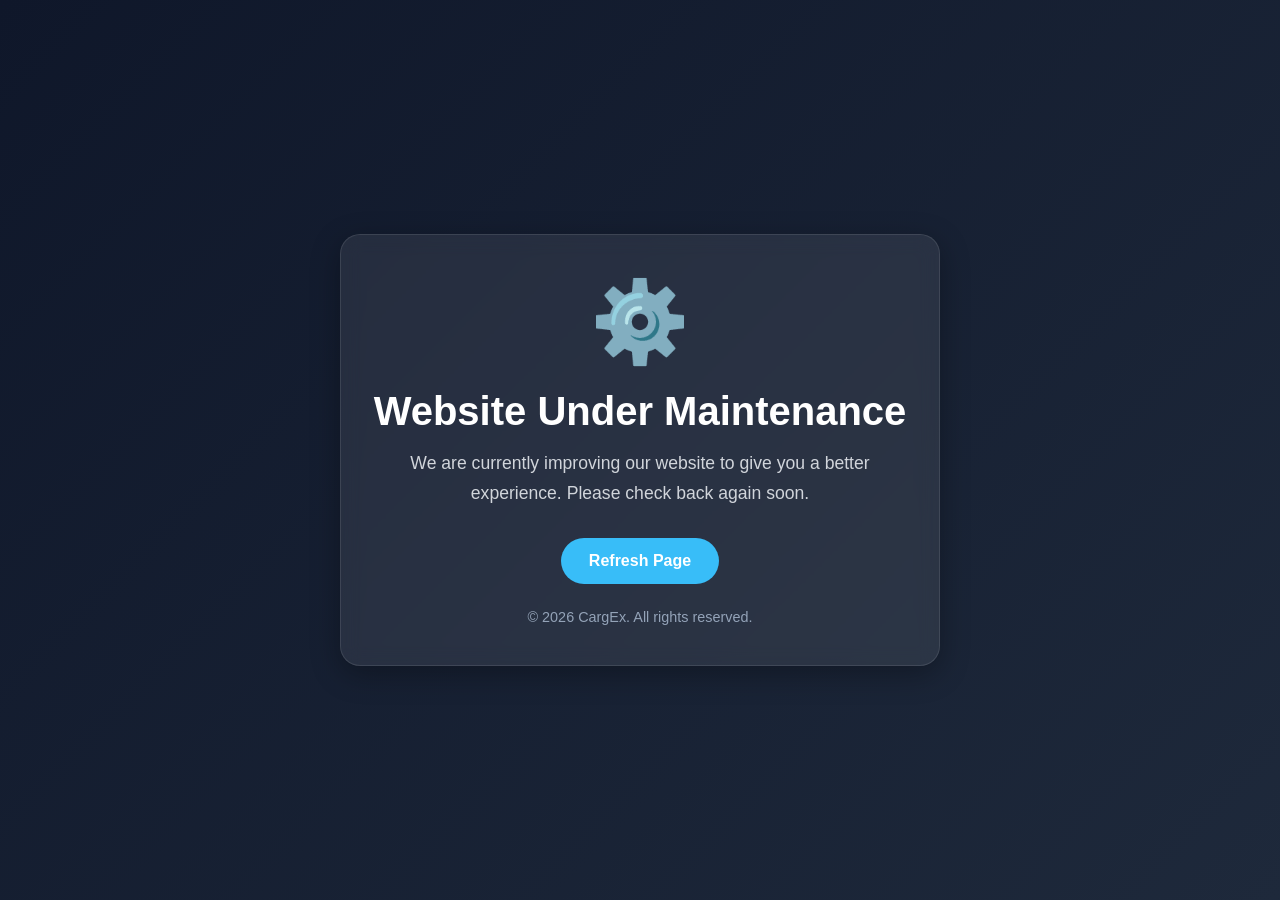
==== commit e28ec54e: "Rename index2.html to index.html" ====
--- a/index.html
+++ b/index.html
@@ -1,226 +1,135 @@
-<!DOCTYPE html><html lang="en" class="scroll-smooth"> 
-<meta http-equiv="content-type" content="text/html;charset=utf-8" />
-<head><meta charset="UTF-8"><meta name="viewport" content="width=device-width, initial-scale=1.0"><title>CargEx | Global Logistics Solutions</title><meta name="description" content="Fast, reliable shipping and logistics services worldwide. From freight forwarding to last-mile delivery, we move your business forward."><link rel="icon" type="image/svg+xml" href="favicon.svg"><!-- Fonts --><link rel="preconnect" href="https://fonts.googleapis.com/"><link rel="preconnect" href="https://fonts.gstatic.com/" crossorigin><link href="https://fonts.googleapis.com/css2?family=Inter:wght@400;500;600;700;800&amp;display=swap" rel="stylesheet"><!-- Open Graph --><meta property="og:title" content="cargex | Global Logistics Solutions"><meta property="og:description" content="Fast, reliable shipping and logistics services worldwide. From freight forwarding to last-mile delivery, we move your business forward."><meta property="og:type" content="website"><meta property="og:site_name" content="cargex"><!-- Dark mode flash prevention --><script>
-      if (localStorage.getItem('theme') === 'dark' ||
-          (!localStorage.getItem('theme') && window.matchMedia('(prefers-color-scheme: dark)').matches)) {
-        document.documentElement.classList.add('dark');
+
+<!DOCTYPE html>
+<html lang="en">
+<head>
+  <meta charset="UTF-8" />
+  <meta name="viewport" content="width=device-width, initial-scale=1.0" />
+  <title>Site Under Maintenance</title>
+
+  <style>
+    *{
+      margin:0;
+      padding:0;
+      box-sizing:border-box;
+      font-family: Arial, Helvetica, sans-serif;
+    }
+
+    body{
+      height:100vh;
+      display:flex;
+      justify-content:center;
+      align-items:center;
+      background:linear-gradient(135deg, #0f172a, #1e293b);
+      color:#fff;
+      overflow:hidden;
+    }
+
+    .container{
+      text-align:center;
+      padding:40px 25px;
+      width:90%;
+      max-width:600px;
+      background:rgba(255,255,255,0.08);
+      border:1px solid rgba(255,255,255,0.1);
+      backdrop-filter:blur(10px);
+      border-radius:20px;
+      box-shadow:0 8px 30px rgba(0,0,0,0.3);
+      animation:fadeIn 1.2s ease;
+    }
+
+    .icon{
+      font-size:80px;
+      margin-bottom:20px;
+      animation:rotate 5s linear infinite;
+    }
+
+    h1{
+      font-size:2.5rem;
+      margin-bottom:15px;
+    }
+
+    p{
+      font-size:1.1rem;
+      line-height:1.7;
+      color:#d1d5db;
+      margin-bottom:30px;
+    }
+
+    .btn{
+      display:inline-block;
+      padding:14px 28px;
+      background:#38bdf8;
+      color:#fff;
+      text-decoration:none;
+      border-radius:50px;
+      font-weight:bold;
+      transition:0.3s ease;
+    }
+
+    .btn:hover{
+      background:#0ea5e9;
+      transform:translateY(-3px);
+    }
+
+    .footer{
+      margin-top:25px;
+      font-size:0.9rem;
+      color:#94a3b8;
+    }
+
+    @keyframes rotate{
+      from{
+        transform:rotate(0deg);
       }
-    </script><link rel="stylesheet" href="index%40_%40astro.CUkGMIAf.css">
-<div id="google_translate_element" style="display:none;"></div>
+      to{
+        transform:rotate(360deg);
+      }
+    }
 
-<script type="text/javascript">
-function googleTranslateElementInit() {
-  new google.translate.TranslateElement({
-    pageLanguage: 'en',
-    autoDisplay: false
-  }, 'google_translate_element');
-}
-</script>
+    @keyframes fadeIn{
+      from{
+        opacity:0;
+        transform:translateY(20px);
+      }
+      to{
+        opacity:1;
+        transform:translateY(0);
+      }
+    }
 
-<script type="text/javascript"
-src="//translate.google.com/translate_a/element.js?cb=googleTranslateElementInit"></script>
-      <!-- Smartsupp Live Chat script -->
-<script type="text/javascript">
-var _smartsupp = _smartsupp || {};
-_smartsupp.key = '3ca1d7cc2397fbb6b801334f2cdfad28af763ad4';
-window.smartsupp||(function(d) {
-  var s,c,o=smartsupp=function(){ o._.push(arguments)};o._=[];
-  s=d.getElementsByTagName('script')[0];c=d.createElement('script');
-  c.type='text/javascript';c.charset='utf-8';c.async=true;
-  c.src='https://www.smartsuppchat.com/loader.js?';s.parentNode.insertBefore(c,s);
-})(document);
-</script>
-<noscript>Powered by <a href="https://www.smartsupp.com" target="_blank">Smartsupp</a></noscript>
+    @media (max-width:600px){
+      h1{
+        font-size:2rem;
+      }
 
-</head> <body class="min-h-screen bg-white text-gray-900 antialiased dark:bg-gray-950 dark:text-gray-100"> <header data-header class="fixed left-0 right-0 top-0 z-50 transition-all duration-300 bg-white/95 shadow-sm backdrop-blur-sm dark:bg-gray-950/95"> <nav class="mx-auto flex max-w-7xl items-center justify-between px-4 py-4 lg:px-8"> <!-- Logo --> <a href="index.html" class="relative z-10 flex items-center gap-3"> <!-- Truck icon as logo --> <div class="flex h-10 w-10 items-center justify-center rounded-xl bg-primary-500 text-white"> <svg class="h-6 w-6" fill="none" viewBox="0 0 24 24" stroke="currentColor"> <path stroke-linecap="round" stroke-linejoin="round" stroke-width="2" d="M13 16V6a1 1 0 00-1-1H4a1 1 0 00-1 1v10a1 1 0 001 1h1m8-1a1 1 0 01-1 1H9m4-1V8a1 1 0 011-1h2.586a1 1 0 01.707.293l3.414 3.414a1 1 0 01.293.707V16a1 1 0 01-1 1h-1m-6-1a1 1 0 001 1h1M5 17a2 2 0 104 0m-4 0a2 2 0 114 0m6 0a2 2 0 104 0m-4 0a2 2 0 114 0"></path> </svg> </div> <span class="text-xl font-bold text-gray-900 dark:text-white">CargEx</span> </a> <!-- Desktop Navigation --> <div class="hidden items-center gap-8 lg:flex"> <a href="index.html#services" class="text-sm font-medium text-gray-700 transition-colors hover:text-primary-500 dark:text-gray-300 dark:hover:text-primary-400"> Services </a><a href="index.html#features" class="text-sm font-medium text-gray-700 transition-colors hover:text-primary-500 dark:text-gray-300 dark:hover:text-primary-400"> Why Us </a><a href="index.html#calculator" class="text-sm font-medium text-gray-700 transition-colors hover:text-primary-500 dark:text-gray-300 dark:hover:text-primary-400"> Calculator </a><a href="index.html#testimonials" class="text-sm font-medium text-gray-700 transition-colors hover:text-primary-500 dark:text-gray-300 dark:hover:text-primary-400"> Testimonials </a><a href="index.html#contact" class="text-sm font-medium text-gray-700 transition-colors hover:text-primary-500 dark:text-gray-300 dark:hover:text-primary-400"> Contact </a> </div> <!-- Right Side Actions --> <div class="flex items-center gap-4"> <!-- Dark Mode Toggle --> <button type="button" id="theme-toggle" class="rounded-lg p-2 text-gray-500 hover:bg-gray-100 hover:text-gray-700 dark:text-gray-400 dark:hover:bg-gray-800 dark:hover:text-gray-200" aria-label="Toggle dark mode"> <svg class="h-5 w-5 dark:hidden" fill="none" viewBox="0 0 24 24" stroke="currentColor"> <path stroke-linecap="round" stroke-linejoin="round" stroke-width="2" d="M20.354 15.354A9 9 0 018.646 3.646 9.003 9.003 0 0012 21a9.003 9.003 0 008.354-5.646z"></path> </svg> <svg class="hidden h-5 w-5 dark:block" fill="none" viewBox="0 0 24 24" stroke="currentColor"> <path stroke-linecap="round" stroke-linejoin="round" stroke-width="2" d="M12 3v1m0 16v1m9-9h-1M4 12H3m15.364 6.364l-.707-.707M6.343 6.343l-.707-.707m12.728 0l-.707.707M6.343 17.657l-.707.707M16 12a4 4 0 11-8 0 4 4 0 018 0z"></path> </svg> </button> <!-- Phone Number (Desktop) --> <a href="tel:1800" class="hidden items-center gap-2 text-sm font-medium text-gray-700 transition-colors hover:text-primary-500 dark:text-gray-300 lg:flex"> <svg class="h-4 w-4" fill="none" viewBox="0 0 24 24" stroke="currentColor"> <path stroke-linecap="round" stroke-linejoin="round" stroke-width="2" d="M3 5a2 2 0 012-2h3.28a1 1 0 01.948.684l1.498 4.493a1 1 0 01-.502 1.21l-2.257 1.13a11.042 11.042 0 005.516 5.516l1.13-2.257a1 1 0 011.21-.502l4.493 1.498a1 1 0 01.684.949V19a2 2 0 01-2 2h-1C9.716 21 3 14.284 3 6V5z"></path> </svg> 1-800-CARG-EX </a> <!-- CTA Button (Desktop) --> <a href="index.html#calculator" class="hidden rounded-full bg-accent-500 px-5 py-2.5 text-sm font-semibold text-white shadow-lg shadow-accent-500/25 transition-all hover:bg-accent-600 hover:shadow-xl hover:shadow-accent-500/30 lg:inline-flex"> Get a Quote </a> <!-- Mobile Menu Button --> <button type="button" id="mobile-menu-toggle" class="rounded-lg p-2 text-gray-700 hover:bg-gray-100 dark:text-gray-300 dark:hover:bg-gray-800 lg:hidden" aria-label="Toggle mobile menu" aria-expanded="false"> <svg class="h-6 w-6" fill="none" viewBox="0 0 24 24" stroke="currentColor"> <path class="menu-icon" stroke-linecap="round" stroke-linejoin="round" stroke-width="2" d="M4 6h16M4 12h16M4 18h16"></path> <path class="close-icon hidden" stroke-linecap="round" stroke-linejoin="round" stroke-width="2" d="M6 18L18 6M6 6l12 12"></path> </svg> </button> </div> </nav> <!-- Mobile Menu --> <div id="mobile-menu" class="hidden border-t border-gray-200 bg-white px-4 py-6 dark:border-gray-800 dark:bg-gray-950 lg:hidden"> <div class="flex flex-col gap-4"> <a href="index.html#services" class="text-lg font-medium text-gray-900 transition-colors hover:text-primary-500 dark:text-white"> Services </a><a href="index.html#features" class="text-lg font-medium text-gray-900 transition-colors hover:text-primary-500 dark:text-white"> Why Us </a><a href="index.html#calculator" class="text-lg font-medium text-gray-900 transition-colors hover:text-primary-500 dark:text-white"> Calculator </a><a href="index.html#testimonials" class="text-lg font-medium text-gray-900 transition-colors hover:text-primary-500 dark:text-white"> Testimonials </a><a href="index.html#contact" class="text-lg font-medium text-gray-900 transition-colors hover:text-primary-500 dark:text-white"> Contact </a> <div class="mt-4 flex flex-col gap-3 border-t border-gray-200 pt-4 dark:border-gray-800"> <a href="tel:1800" class="flex items-center gap-2 text-gray-700 dark:text-gray-300"> <svg class="h-5 w-5" fill="none" viewBox="0 0 24 24" stroke="currentColor"> <path stroke-linecap="round" stroke-linejoin="round" stroke-width="2" d="M3 5a2 2 0 012-2h3.28a1 1 0 01.948.684l1.498 4.493a1 1 0 01-.502 1.21l-2.257 1.13a11.042 11.042 0 005.516 5.516l1.13-2.257a1 1 0 011.21-.502l4.493 1.498a1 1 0 01.684.949V19a2 2 0 01-2 2h-1C9.716 21 3 14.284 3 6V5z"></path> </svg> 1-800-CARG-EX </a> <a href="index.html#calculator" class="inline-flex w-full justify-center rounded-full bg-accent-500 px-5 py-3 text-sm font-semibold text-white shadow-lg shadow-accent-500/25 transition-all hover:bg-accent-600"> Get a Quote </a> </div> </div> </div> </header> <!-- Spacer for fixed header --> <div class="h-[72px]"></div> <main>  <section class="relative overflow-hidden bg-primary-950 dark:bg-gray-950"> <!-- Background Pattern --> <div class="absolute inset-0"> <!-- Gradient overlay --> <div class="absolute inset-0 bg-gradient-to-br from-primary-900/90 via-primary-950 to-gray-950"></div> <!-- Decorative elements --> <div class="absolute -right-20 top-20 h-96 w-96 rounded-full bg-accent-500/20 blur-[100px]"></div> <div class="absolute -left-20 bottom-20 h-96 w-96 rounded-full bg-primary-500/20 blur-[100px]"></div> <!-- Grid pattern --> <div class="absolute inset-0 bg-[linear-gradient(rgba(255,255,255,0.03)_1px,transparent_1px),linear-gradient(90deg,rgba(255,255,255,0.03)_1px,transparent_1px)] bg-[size:64px_64px]"></div> </div> <div class="relative mx-auto max-w-7xl px-4 py-24 lg:px-8 lg:py-32"> <div class="grid items-center gap-12 lg:grid-cols-2"> <!-- Left content --> <div> <!-- Badge --> <div class="mb-6 inline-flex items-center gap-2 rounded-full border border-primary-500/30 bg-primary-500/10 px-4 py-1.5 text-sm font-medium text-primary-300"> <span class="relative flex h-2 w-2"> <span class="absolute inline-flex h-full w-full animate-ping rounded-full bg-accent-400 opacity-75"></span> <span class="relative inline-flex h-2 w-2 rounded-full bg-accent-500"></span> </span>
-Trusted by 10,000+ Businesses
-</div> <!-- Title --> <h1 class="text-4xl font-bold leading-tight tracking-tight text-white sm:text-5xl lg:text-6xl">Ship <span class="text-gradient">Anywhere</span>, Anytime</h1> <!-- Subtitle --> <p class="mt-6 max-w-xl text-lg text-gray-300 lg:text-xl"> Fast, reliable shipping and logistics services worldwide. From freight forwarding to last-mile delivery, we move your business forward. </p> <!-- CTA Buttons --> <div class="mt-10 flex flex-col gap-4 sm:flex-row"> <a href="#calculator" class="inline-flex items-center justify-center gap-2 rounded-full bg-accent-500 px-8 py-4 text-base font-semibold text-white shadow-lg shadow-accent-500/25 transition-all hover:bg-accent-600 hover:shadow-xl hover:shadow-accent-500/30">
-Get Instant Quote
-<svg class="h-5 w-5" fill="none" viewBox="0 0 24 24" stroke="currentColor"> <path stroke-linecap="round" stroke-linejoin="round" stroke-width="2" d="M17 8l4 4m0 0l-4 4m4-4H3"></path> </svg> </a> <a href="#services" class="inline-flex items-center justify-center gap-2 rounded-full border-2 border-white/20 bg-white/5 px-8 py-4 text-base font-semibold text-white backdrop-blur-sm transition-all hover:border-white/30 hover:bg-white/10">
-Explore Services
-</a> </div> <!-- Trust indicators --> <div class="mt-12 flex flex-wrap items-center gap-6 text-sm text-gray-400"> <div class="flex items-center gap-2"> <svg class="h-5 w-5 text-green-500" fill="none" viewBox="0 0 24 24" stroke="currentColor"> <path stroke-linecap="round" stroke-linejoin="round" stroke-width="2" d="M9 12l2 2 4-4m6 2a9 9 0 11-18 0 9 9 0 0118 0z"></path> </svg> <span>Free tracking</span> </div> <div class="flex items-center gap-2"> <svg class="h-5 w-5 text-green-500" fill="none" viewBox="0 0 24 24" stroke="currentColor"> <path stroke-linecap="round" stroke-linejoin="round" stroke-width="2" d="M9 12l2 2 4-4m6 2a9 9 0 11-18 0 9 9 0 0118 0z"></path> </svg> <span>Insured shipments</span> </div> <div class="flex items-center gap-2"> <svg class="h-5 w-5 text-green-500" fill="none" viewBox="0 0 24 24" stroke="currentColor"> <path stroke-linecap="round" stroke-linejoin="round" stroke-width="2" d="M9 12l2 2 4-4m6 2a9 9 0 11-18 0 9 9 0 0118 0z"></path> </svg> <span>24/7 support</span> </div> </div> </div> <!-- Right side - Tracking form card --> <div class="relative"> <div class="rounded-2xl border border-white/10 bg-white/5 p-8 backdrop-blur-xl"> <div class="mb-6"> <h3 class="text-xl font-semibold text-white">Track Your Shipment</h3> <p class="mt-1 text-sm text-gray-400">Enter your tracking number to get real-time updates</p> </div> <form id="tracking-form" class="space-y-4" action="tracking.html" method="GET"> <div> <label for="tracking-number" class="sr-only">Tracking Number</label> <div class="relative"> <input type="text" id="tracking-number" name="tracking-number" placeholder="Enter tracking number (e.g., SC123456789)" class="w-full rounded-xl border border-white/10 bg-white/5 px-4 py-4 text-white placeholder-gray-500 backdrop-blur-sm transition-all focus:border-primary-500 focus:outline-none focus:ring-2 focus:ring-primary-500/20"> <div class="absolute right-3 top-1/2 -translate-y-1/2"> <svg class="h-5 w-5 text-gray-500" fill="none" viewBox="0 0 24 24" stroke="currentColor"> <path stroke-linecap="round" stroke-linejoin="round" stroke-width="2" d="M21 21l-6-6m2-5a7 7 0 11-14 0 7 7 0 0114 0z"></path> </svg> </div> </div> </div> <button type="submit" class="w-full rounded-xl bg-primary-500 px-6 py-4 font-semibold text-white shadow-lg shadow-primary-500/25 transition-all hover:bg-primary-600 hover:shadow-xl hover:shadow-primary-500/30">
-Track Package
-</button> </form> <!-- Quick tracking status preview --> <div id="tracking-result" class="mt-6 hidden"> <div class="rounded-xl border border-green-500/20 bg-green-500/10 p-4"> <div class="flex items-center gap-3"> <div class="flex h-10 w-10 items-center justify-center rounded-full bg-green-500/20"> <svg class="h-5 w-5 text-green-400" fill="none" viewBox="0 0 24 24" stroke="currentColor"> <path stroke-linecap="round" stroke-linejoin="round" stroke-width="2" d="M5 13l4 4L19 7"></path> </svg> </div> <div> <p class="text-sm font-medium text-green-400">Loading..</p> <p class="text-xs text-gray-400"></p> </div> </div> </div> </div> <!-- Decorative shipping icons --> <div class="mt-6 flex items-center justify-center gap-4 border-t border-white/10 pt-6"> <div class="flex items-center gap-2 text-xs text-gray-400"> <svg class="h-4 w-4" fill="none" viewBox="0 0 24 24" stroke="currentColor"> <path stroke-linecap="round" stroke-linejoin="round" stroke-width="2" d="M5 8h14M5 8a2 2 0 110-4h14a2 2 0 110 4M5 8v10a2 2 0 002 2h10a2 2 0 002-2V8m-9 4h4"></path> </svg> <span>Air</span> </div> <div class="flex items-center gap-2 text-xs text-gray-400"> <svg class="h-4 w-4" fill="none" viewBox="0 0 24 24" stroke="currentColor"> <path stroke-linecap="round" stroke-linejoin="round" stroke-width="2" d="M13 16V6a1 1 0 00-1-1H4a1 1 0 00-1 1v10a1 1 0 001 1h1m8-1a1 1 0 01-1 1H9m4-1V8a1 1 0 011-1h2.586a1 1 0 01.707.293l3.414 3.414a1 1 0 01.293.707V16a1 1 0 01-1 1h-1m-6-1a1 1 0 001 1h1M5 17a2 2 0 104 0m-4 0a2 2 0 114 0m6 0a2 2 0 104 0m-4 0a2 2 0 114 0"></path> </svg> <span>Ground</span> </div> <div class="flex items-center gap-2 text-xs text-gray-400"> <svg class="h-4 w-4" fill="none" viewBox="0 0 24 24" stroke="currentColor"> <path stroke-linecap="round" stroke-linejoin="round" stroke-width="2" d="M3 10h18M3 14h18m-9-4v8m-7 0h14a2 2 0 002-2V8a2 2 0 00-2-2H5a2 2 0 00-2 2v8a2 2 0 002 2z"></path> </svg> <span>Ocean</span> </div> </div> </div> <!-- Floating elements --> <div class="absolute -left-6 -top-4 hidden rounded-xl border border-white/10 bg-white/5 px-4 py-3 backdrop-blur-xl lg:block"> <div class="flex items-center gap-3"> <div class="flex h-8 w-8 items-center justify-center rounded-full bg-green-500/20"> <svg class="h-4 w-4 text-green-400" fill="none" viewBox="0 0 24 24" stroke="currentColor"> <path stroke-linecap="round" stroke-linejoin="round" stroke-width="2" d="M5 13l4 4L19 7"></path> </svg> </div> <div> </div> </div> </div> </div> </div> <!-- Stats --> <div class="mt-20 grid grid-cols-2 gap-8 border-t border-white/10 pt-12 sm:grid-cols-4"> <div class="text-center"> <div class="text-3xl font-bold text-white lg:text-4xl"> 50M+ </div> <div class="mt-1 text-sm text-gray-400"> Packages Delivered </div> </div><div class="text-center"> <div class="text-3xl font-bold text-white lg:text-4xl"> 150+ </div> <div class="mt-1 text-sm text-gray-400"> Countries Served </div> </div><div class="text-center"> <div class="text-3xl font-bold text-white lg:text-4xl"> 98.5% </div> <div class="mt-1 text-sm text-gray-400"> On-Time Rate </div> </div><div class="text-center"> <div class="text-3xl font-bold text-white lg:text-4xl"> 24/7 </div> <div class="mt-1 text-sm text-gray-400"> Support Available </div> </div> </div> </div> </section>  <section class="border-y border-gray-200 bg-white py-8 dark:border-gray-800 dark:bg-gray-950"> <div class="mx-auto max-w-7xl px-4 lg:px-8"> <p class="mb-6 text-center text-sm font-medium uppercase tracking-wider text-gray-500 dark:text-gray-400">
-Trusted by leading companies worldwide
-</p> <div class="flex flex-wrap items-center justify-center gap-8 lg:gap-16"> <div class="text-center"> <span class="text-lg font-semibold text-gray-400 dark:text-gray-500">TechFlow Inc.</span> </div><div class="text-center"> <span class="text-lg font-semibold text-gray-400 dark:text-gray-500">Global Retail Co.</span> </div><div class="text-center"> <span class="text-lg font-semibold text-gray-400 dark:text-gray-500">MedSupply Direct</span> </div><div class="text-center"> <span class="text-lg font-semibold text-gray-400 dark:text-gray-500">AutoParts Express</span> </div><div class="text-center"> <span class="text-lg font-semibold text-gray-400 dark:text-gray-500">FreshFoods International</span> </div> </div> </div> </section> <section id="services" class="bg-white py-20 dark:bg-gray-950 lg:py-28"> <div class="mx-auto max-w-7xl px-4 lg:px-8"> <!-- Section header --> <div class="mx-auto max-w-3xl text-center"> <div class="mb-4 inline-flex items-center gap-2 rounded-full border border-primary-200 bg-primary-50 px-4 py-1.5 text-sm font-medium text-primary-700 dark:border-primary-800 dark:bg-primary-900/30 dark:text-primary-300">
-Our Services
-</div> <h2 class="text-3xl font-bold tracking-tight text-gray-900 dark:text-white sm:text-4xl lg:text-5xl">
-Complete Logistics <span class="text-gradient">Solutions</span> </h2> <p class="mt-4 text-lg text-gray-600 dark:text-gray-400">
-From air freight to last-mile delivery, we offer end-to-end shipping services tailored to your business needs.
-</p> </div> <!-- Services grid --> <div class="mt-16 grid gap-8 sm:grid-cols-2 lg:grid-cols-3"> <div class="group relative rounded-2xl border border-gray-200 bg-white p-8 transition-all duration-300 hover:border-primary-200 hover:shadow-xl hover:shadow-primary-500/10 dark:border-gray-800 dark:bg-gray-900 dark:hover:border-primary-800" data-animate style="animation-delay: 0ms"> <!-- Icon --> <div class="mb-6 flex h-14 w-14 items-center justify-center rounded-2xl bg-primary-100 text-primary-600 transition-colors group-hover:bg-primary-500 group-hover:text-white dark:bg-primary-900/30 dark:text-primary-400 dark:group-hover:bg-primary-500 dark:group-hover:text-white"> <svg class="h-7 w-7" fill="none" viewBox="0 0 24 24" stroke="currentColor"> <path stroke-linecap="round" stroke-linejoin="round" stroke-width="2" d="M19.428 15.428a2 2 0 00-1.022-.547l-2.387-.477a6 6 0 00-3.86.517l-.318.158a6 6 0 01-3.86.517L6.05 15.21a2 2 0 00-1.806.547M8 4h8l-1 1v5.172a2 2 0 00.586 1.414l5 5c1.26 1.26.367 3.414-1.415 3.414H4.828c-1.782 0-2.674-2.154-1.414-3.414l5-5A2 2 0 009 10.172V5L8 4z" /> </svg> </div> <!-- Content --> <h3 class="text-xl font-semibold text-gray-900 dark:text-white"> Air Freight </h3> <p class="mt-2 text-gray-600 dark:text-gray-400"> Express air cargo services for time-sensitive shipments with global reach. </p> <!-- Features list --> <ul class="mt-4 space-y-2"> <li class="flex items-center gap-2 text-sm text-gray-600 dark:text-gray-400"> <svg class="h-4 w-4 flex-shrink-0 text-primary-500" fill="none" viewBox="0 0 24 24" stroke="currentColor"> <path stroke-linecap="round" stroke-linejoin="round" stroke-width="2" d="M5 13l4 4L19 7"></path> </svg> Same-day delivery options </li><li class="flex items-center gap-2 text-sm text-gray-600 dark:text-gray-400"> <svg class="h-4 w-4 flex-shrink-0 text-primary-500" fill="none" viewBox="0 0 24 24" stroke="currentColor"> <path stroke-linecap="round" stroke-linejoin="round" stroke-width="2" d="M5 13l4 4L19 7"></path> </svg> Temperature-controlled cargo </li><li class="flex items-center gap-2 text-sm text-gray-600 dark:text-gray-400"> <svg class="h-4 w-4 flex-shrink-0 text-primary-500" fill="none" viewBox="0 0 24 24" stroke="currentColor"> <path stroke-linecap="round" stroke-linejoin="round" stroke-width="2" d="M5 13l4 4L19 7"></path> </svg> Customs clearance </li><li class="flex items-center gap-2 text-sm text-gray-600 dark:text-gray-400"> <svg class="h-4 w-4 flex-shrink-0 text-primary-500" fill="none" viewBox="0 0 24 24" stroke="currentColor"> <path stroke-linecap="round" stroke-linejoin="round" stroke-width="2" d="M5 13l4 4L19 7"></path> </svg> Real-time tracking </li> </ul> <!-- Arrow link --> <div class="mt-6"> <a href="#calculator" class="inline-flex items-center gap-2 text-sm font-semibold text-primary-500 transition-colors hover:text-primary-600 dark:text-primary-400 dark:hover:text-primary-300">
-Get Quote
-<svg class="h-4 w-4 transition-transform group-hover:translate-x-1" fill="none" viewBox="0 0 24 24" stroke="currentColor"> <path stroke-linecap="round" stroke-linejoin="round" stroke-width="2" d="M17 8l4 4m0 0l-4 4m4-4H3"></path> </svg> </a> </div> <!-- Hover gradient overlay --> <div class="pointer-events-none absolute inset-0 rounded-2xl bg-gradient-to-br from-primary-500/5 to-transparent opacity-0 transition-opacity group-hover:opacity-100"></div> </div><div class="group relative rounded-2xl border border-gray-200 bg-white p-8 transition-all duration-300 hover:border-primary-200 hover:shadow-xl hover:shadow-primary-500/10 dark:border-gray-800 dark:bg-gray-900 dark:hover:border-primary-800" data-animate style="animation-delay: 100ms"> <!-- Icon --> <div class="mb-6 flex h-14 w-14 items-center justify-center rounded-2xl bg-primary-100 text-primary-600 transition-colors group-hover:bg-primary-500 group-hover:text-white dark:bg-primary-900/30 dark:text-primary-400 dark:group-hover:bg-primary-500 dark:group-hover:text-white"> <svg class="h-7 w-7" fill="none" viewBox="0 0 24 24" stroke="currentColor"> <path stroke-linecap="round" stroke-linejoin="round" stroke-width="2" d="M3 10h18M3 14h18m-9-4v8m-7 0h14a2 2 0 002-2V8a2 2 0 00-2-2H5a2 2 0 00-2 2v8a2 2 0 002 2z" /> </svg> </div> <!-- Content --> <h3 class="text-xl font-semibold text-gray-900 dark:text-white"> Ocean Freight </h3> <p class="mt-2 text-gray-600 dark:text-gray-400"> Cost-effective sea shipping for large cargo volumes across all major ports. </p> <!-- Features list --> <ul class="mt-4 space-y-2"> <li class="flex items-center gap-2 text-sm text-gray-600 dark:text-gray-400"> <svg class="h-4 w-4 flex-shrink-0 text-primary-500" fill="none" viewBox="0 0 24 24" stroke="currentColor"> <path stroke-linecap="round" stroke-linejoin="round" stroke-width="2" d="M5 13l4 4L19 7"></path> </svg> FCL &amp; LCL options </li><li class="flex items-center gap-2 text-sm text-gray-600 dark:text-gray-400"> <svg class="h-4 w-4 flex-shrink-0 text-primary-500" fill="none" viewBox="0 0 24 24" stroke="currentColor"> <path stroke-linecap="round" stroke-linejoin="round" stroke-width="2" d="M5 13l4 4L19 7"></path> </svg> Port-to-port service </li><li class="flex items-center gap-2 text-sm text-gray-600 dark:text-gray-400"> <svg class="h-4 w-4 flex-shrink-0 text-primary-500" fill="none" viewBox="0 0 24 24" stroke="currentColor"> <path stroke-linecap="round" stroke-linejoin="round" stroke-width="2" d="M5 13l4 4L19 7"></path> </svg> Door-to-door delivery </li><li class="flex items-center gap-2 text-sm text-gray-600 dark:text-gray-400"> <svg class="h-4 w-4 flex-shrink-0 text-primary-500" fill="none" viewBox="0 0 24 24" stroke="currentColor"> <path stroke-linecap="round" stroke-linejoin="round" stroke-width="2" d="M5 13l4 4L19 7"></path> </svg> Hazmat certified </li> </ul> <!-- Arrow link --> <div class="mt-6"> <a href="#calculator" class="inline-flex items-center gap-2 text-sm font-semibold text-primary-500 transition-colors hover:text-primary-600 dark:text-primary-400 dark:hover:text-primary-300">
-Get Quote
-<svg class="h-4 w-4 transition-transform group-hover:translate-x-1" fill="none" viewBox="0 0 24 24" stroke="currentColor"> <path stroke-linecap="round" stroke-linejoin="round" stroke-width="2" d="M17 8l4 4m0 0l-4 4m4-4H3"></path> </svg> </a> </div> <!-- Hover gradient overlay --> <div class="pointer-events-none absolute inset-0 rounded-2xl bg-gradient-to-br from-primary-500/5 to-transparent opacity-0 transition-opacity group-hover:opacity-100"></div> </div><div class="group relative rounded-2xl border border-gray-200 bg-white p-8 transition-all duration-300 hover:border-primary-200 hover:shadow-xl hover:shadow-primary-500/10 dark:border-gray-800 dark:bg-gray-900 dark:hover:border-primary-800" data-animate style="animation-delay: 200ms"> <!-- Icon --> <div class="mb-6 flex h-14 w-14 items-center justify-center rounded-2xl bg-primary-100 text-primary-600 transition-colors group-hover:bg-primary-500 group-hover:text-white dark:bg-primary-900/30 dark:text-primary-400 dark:group-hover:bg-primary-500 dark:group-hover:text-white"> <svg class="h-7 w-7" fill="none" viewBox="0 0 24 24" stroke="currentColor"> <path stroke-linecap="round" stroke-linejoin="round" stroke-width="2" d="M8 7h12m0 0l-4-4m4 4l-4 4m0 6H4m0 0l4 4m-4-4l4-4" /> </svg> </div> <!-- Content --> <h3 class="text-xl font-semibold text-gray-900 dark:text-white"> Ground Transport </h3> <p class="mt-2 text-gray-600 dark:text-gray-400"> Reliable trucking and rail services for domestic and cross-border shipping. </p> <!-- Features list --> <ul class="mt-4 space-y-2"> <li class="flex items-center gap-2 text-sm text-gray-600 dark:text-gray-400"> <svg class="h-4 w-4 flex-shrink-0 text-primary-500" fill="none" viewBox="0 0 24 24" stroke="currentColor"> <path stroke-linecap="round" stroke-linejoin="round" stroke-width="2" d="M5 13l4 4L19 7"></path> </svg> FTL &amp; LTL shipping </li><li class="flex items-center gap-2 text-sm text-gray-600 dark:text-gray-400"> <svg class="h-4 w-4 flex-shrink-0 text-primary-500" fill="none" viewBox="0 0 24 24" stroke="currentColor"> <path stroke-linecap="round" stroke-linejoin="round" stroke-width="2" d="M5 13l4 4L19 7"></path> </svg> Cross-docking </li><li class="flex items-center gap-2 text-sm text-gray-600 dark:text-gray-400"> <svg class="h-4 w-4 flex-shrink-0 text-primary-500" fill="none" viewBox="0 0 24 24" stroke="currentColor"> <path stroke-linecap="round" stroke-linejoin="round" stroke-width="2" d="M5 13l4 4L19 7"></path> </svg> Expedited delivery </li><li class="flex items-center gap-2 text-sm text-gray-600 dark:text-gray-400"> <svg class="h-4 w-4 flex-shrink-0 text-primary-500" fill="none" viewBox="0 0 24 24" stroke="currentColor"> <path stroke-linecap="round" stroke-linejoin="round" stroke-width="2" d="M5 13l4 4L19 7"></path> </svg> GPS tracking </li> </ul> <!-- Arrow link --> <div class="mt-6"> <a href="#calculator" class="inline-flex items-center gap-2 text-sm font-semibold text-primary-500 transition-colors hover:text-primary-600 dark:text-primary-400 dark:hover:text-primary-300">
-Get Quote
-<svg class="h-4 w-4 transition-transform group-hover:translate-x-1" fill="none" viewBox="0 0 24 24" stroke="currentColor"> <path stroke-linecap="round" stroke-linejoin="round" stroke-width="2" d="M17 8l4 4m0 0l-4 4m4-4H3"></path> </svg> </a> </div> <!-- Hover gradient overlay --> <div class="pointer-events-none absolute inset-0 rounded-2xl bg-gradient-to-br from-primary-500/5 to-transparent opacity-0 transition-opacity group-hover:opacity-100"></div> </div><div class="group relative rounded-2xl border border-gray-200 bg-white p-8 transition-all duration-300 hover:border-primary-200 hover:shadow-xl hover:shadow-primary-500/10 dark:border-gray-800 dark:bg-gray-900 dark:hover:border-primary-800" data-animate style="animation-delay: 300ms"> <!-- Icon --> <div class="mb-6 flex h-14 w-14 items-center justify-center rounded-2xl bg-primary-100 text-primary-600 transition-colors group-hover:bg-primary-500 group-hover:text-white dark:bg-primary-900/30 dark:text-primary-400 dark:group-hover:bg-primary-500 dark:group-hover:text-white"> <svg class="h-7 w-7" fill="none" viewBox="0 0 24 24" stroke="currentColor"> <path stroke-linecap="round" stroke-linejoin="round" stroke-width="2" d="M20 7l-8-4-8 4m16 0l-8 4m8-4v10l-8 4m0-10L4 7m8 4v10M4 7v10l8 4" /> </svg> </div> <!-- Content --> <h3 class="text-xl font-semibold text-gray-900 dark:text-white"> Warehousing </h3> <p class="mt-2 text-gray-600 dark:text-gray-400"> Strategic storage solutions with inventory management and fulfillment. </p> <!-- Features list --> <ul class="mt-4 space-y-2"> <li class="flex items-center gap-2 text-sm text-gray-600 dark:text-gray-400"> <svg class="h-4 w-4 flex-shrink-0 text-primary-500" fill="none" viewBox="0 0 24 24" stroke="currentColor"> <path stroke-linecap="round" stroke-linejoin="round" stroke-width="2" d="M5 13l4 4L19 7"></path> </svg> Climate-controlled storage </li><li class="flex items-center gap-2 text-sm text-gray-600 dark:text-gray-400"> <svg class="h-4 w-4 flex-shrink-0 text-primary-500" fill="none" viewBox="0 0 24 24" stroke="currentColor"> <path stroke-linecap="round" stroke-linejoin="round" stroke-width="2" d="M5 13l4 4L19 7"></path> </svg> Pick &amp; pack services </li><li class="flex items-center gap-2 text-sm text-gray-600 dark:text-gray-400"> <svg class="h-4 w-4 flex-shrink-0 text-primary-500" fill="none" viewBox="0 0 24 24" stroke="currentColor"> <path stroke-linecap="round" stroke-linejoin="round" stroke-width="2" d="M5 13l4 4L19 7"></path> </svg> Inventory management </li><li class="flex items-center gap-2 text-sm text-gray-600 dark:text-gray-400"> <svg class="h-4 w-4 flex-shrink-0 text-primary-500" fill="none" viewBox="0 0 24 24" stroke="currentColor"> <path stroke-linecap="round" stroke-linejoin="round" stroke-width="2" d="M5 13l4 4L19 7"></path> </svg> Returns processing </li> </ul> <!-- Arrow link --> <div class="mt-6"> <a href="#calculator" class="inline-flex items-center gap-2 text-sm font-semibold text-primary-500 transition-colors hover:text-primary-600 dark:text-primary-400 dark:hover:text-primary-300">
-Get Quote
-<svg class="h-4 w-4 transition-transform group-hover:translate-x-1" fill="none" viewBox="0 0 24 24" stroke="currentColor"> <path stroke-linecap="round" stroke-linejoin="round" stroke-width="2" d="M17 8l4 4m0 0l-4 4m4-4H3"></path> </svg> </a> </div> <!-- Hover gradient overlay --> <div class="pointer-events-none absolute inset-0 rounded-2xl bg-gradient-to-br from-primary-500/5 to-transparent opacity-0 transition-opacity group-hover:opacity-100"></div> </div><div class="group relative rounded-2xl border border-gray-200 bg-white p-8 transition-all duration-300 hover:border-primary-200 hover:shadow-xl hover:shadow-primary-500/10 dark:border-gray-800 dark:bg-gray-900 dark:hover:border-primary-800" data-animate style="animation-delay: 400ms"> <!-- Icon --> <div class="mb-6 flex h-14 w-14 items-center justify-center rounded-2xl bg-primary-100 text-primary-600 transition-colors group-hover:bg-primary-500 group-hover:text-white dark:bg-primary-900/30 dark:text-primary-400 dark:group-hover:bg-primary-500 dark:group-hover:text-white"> <svg class="h-7 w-7" fill="none" viewBox="0 0 24 24" stroke="currentColor"> <path stroke-linecap="round" stroke-linejoin="round" stroke-width="2" d="M9 12l2 2 4-4m5.618-4.016A11.955 11.955 0 0112 2.944a11.955 11.955 0 01-8.618 3.04A12.02 12.02 0 003 9c0 5.591 3.824 10.29 9 11.622 5.176-1.332 9-6.03 9-11.622 0-1.042-.133-2.052-.382-3.016z" /> </svg> </div> <!-- Content --> <h3 class="text-xl font-semibold text-gray-900 dark:text-white"> Customs Brokerage </h3> <p class="mt-2 text-gray-600 dark:text-gray-400"> Expert customs clearance and compliance services worldwide. </p> <!-- Features list --> <ul class="mt-4 space-y-2"> <li class="flex items-center gap-2 text-sm text-gray-600 dark:text-gray-400"> <svg class="h-4 w-4 flex-shrink-0 text-primary-500" fill="none" viewBox="0 0 24 24" stroke="currentColor"> <path stroke-linecap="round" stroke-linejoin="round" stroke-width="2" d="M5 13l4 4L19 7"></path> </svg> Import/export documentation </li><li class="flex items-center gap-2 text-sm text-gray-600 dark:text-gray-400"> <svg class="h-4 w-4 flex-shrink-0 text-primary-500" fill="none" viewBox="0 0 24 24" stroke="currentColor"> <path stroke-linecap="round" stroke-linejoin="round" stroke-width="2" d="M5 13l4 4L19 7"></path> </svg> Duty optimization </li><li class="flex items-center gap-2 text-sm text-gray-600 dark:text-gray-400"> <svg class="h-4 w-4 flex-shrink-0 text-primary-500" fill="none" viewBox="0 0 24 24" stroke="currentColor"> <path stroke-linecap="round" stroke-linejoin="round" stroke-width="2" d="M5 13l4 4L19 7"></path> </svg> Regulatory compliance </li><li class="flex items-center gap-2 text-sm text-gray-600 dark:text-gray-400"> <svg class="h-4 w-4 flex-shrink-0 text-primary-500" fill="none" viewBox="0 0 24 24" stroke="currentColor"> <path stroke-linecap="round" stroke-linejoin="round" stroke-width="2" d="M5 13l4 4L19 7"></path> </svg> Trade consulting </li> </ul> <!-- Arrow link --> <div class="mt-6"> <a href="#calculator" class="inline-flex items-center gap-2 text-sm font-semibold text-primary-500 transition-colors hover:text-primary-600 dark:text-primary-400 dark:hover:text-primary-300">
-Get Quote
-<svg class="h-4 w-4 transition-transform group-hover:translate-x-1" fill="none" viewBox="0 0 24 24" stroke="currentColor"> <path stroke-linecap="round" stroke-linejoin="round" stroke-width="2" d="M17 8l4 4m0 0l-4 4m4-4H3"></path> </svg> </a> </div> <!-- Hover gradient overlay --> <div class="pointer-events-none absolute inset-0 rounded-2xl bg-gradient-to-br from-primary-500/5 to-transparent opacity-0 transition-opacity group-hover:opacity-100"></div> </div><div class="group relative rounded-2xl border border-gray-200 bg-white p-8 transition-all duration-300 hover:border-primary-200 hover:shadow-xl hover:shadow-primary-500/10 dark:border-gray-800 dark:bg-gray-900 dark:hover:border-primary-800" data-animate style="animation-delay: 500ms"> <!-- Icon --> <div class="mb-6 flex h-14 w-14 items-center justify-center rounded-2xl bg-primary-100 text-primary-600 transition-colors group-hover:bg-primary-500 group-hover:text-white dark:bg-primary-900/30 dark:text-primary-400 dark:group-hover:bg-primary-500 dark:group-hover:text-white"> <svg class="h-7 w-7" fill="none" viewBox="0 0 24 24" stroke="currentColor"> <path stroke-linecap="round" stroke-linejoin="round" stroke-width="2" d="M13 10V3L4 14h7v7l9-11h-7z" /> </svg> </div> <!-- Content --> <h3 class="text-xl font-semibold text-gray-900 dark:text-white"> Express Delivery </h3> <p class="mt-2 text-gray-600 dark:text-gray-400"> Last-mile delivery solutions with same-day and next-day options. </p> <!-- Features list --> <ul class="mt-4 space-y-2"> <li class="flex items-center gap-2 text-sm text-gray-600 dark:text-gray-400"> <svg class="h-4 w-4 flex-shrink-0 text-primary-500" fill="none" viewBox="0 0 24 24" stroke="currentColor"> <path stroke-linecap="round" stroke-linejoin="round" stroke-width="2" d="M5 13l4 4L19 7"></path> </svg> Same-day delivery </li><li class="flex items-center gap-2 text-sm text-gray-600 dark:text-gray-400"> <svg class="h-4 w-4 flex-shrink-0 text-primary-500" fill="none" viewBox="0 0 24 24" stroke="currentColor"> <path stroke-linecap="round" stroke-linejoin="round" stroke-width="2" d="M5 13l4 4L19 7"></path> </svg> Scheduled delivery windows </li><li class="flex items-center gap-2 text-sm text-gray-600 dark:text-gray-400"> <svg class="h-4 w-4 flex-shrink-0 text-primary-500" fill="none" viewBox="0 0 24 24" stroke="currentColor"> <path stroke-linecap="round" stroke-linejoin="round" stroke-width="2" d="M5 13l4 4L19 7"></path> </svg> Proof of delivery </li><li class="flex items-center gap-2 text-sm text-gray-600 dark:text-gray-400"> <svg class="h-4 w-4 flex-shrink-0 text-primary-500" fill="none" viewBox="0 0 24 24" stroke="currentColor"> <path stroke-linecap="round" stroke-linejoin="round" stroke-width="2" d="M5 13l4 4L19 7"></path> </svg> White-glove service </li> </ul> <!-- Arrow link --> <div class="mt-6"> <a href="#calculator" class="inline-flex items-center gap-2 text-sm font-semibold text-primary-500 transition-colors hover:text-primary-600 dark:text-primary-400 dark:hover:text-primary-300">
-Get Quote
-<svg class="h-4 w-4 transition-transform group-hover:translate-x-1" fill="none" viewBox="0 0 24 24" stroke="currentColor"> <path stroke-linecap="round" stroke-linejoin="round" stroke-width="2" d="M17 8l4 4m0 0l-4 4m4-4H3"></path> </svg> </a> </div> <!-- Hover gradient overlay --> <div class="pointer-events-none absolute inset-0 rounded-2xl bg-gradient-to-br from-primary-500/5 to-transparent opacity-0 transition-opacity group-hover:opacity-100"></div> </div> </div> <!-- CTA --> <div class="mt-16 text-center"> <a href="#contact" class="inline-flex items-center gap-2 text-primary-500 transition-colors hover:text-primary-600 dark:text-primary-400 dark:hover:text-primary-300">
-Need a custom solution? Contact our team
-<svg class="h-5 w-5" fill="none" viewBox="0 0 24 24" stroke="currentColor"> <path stroke-linecap="round" stroke-linejoin="round" stroke-width="2" d="M17 8l4 4m0 0l-4 4m4-4H3"></path> </svg> </a> </div> </div> </section> <section id="features" class="bg-gray-50 py-20 dark:bg-gray-900 lg:py-28"> <div class="mx-auto max-w-7xl px-4 lg:px-8"> <div class="grid items-center gap-12 lg:grid-cols-2 lg:gap-16"> <!-- Left content --> <div> <div class="mb-4 inline-flex items-center gap-2 rounded-full border border-accent-200 bg-accent-50 px-4 py-1.5 text-sm font-medium text-accent-700 dark:border-accent-800 dark:bg-accent-900/30 dark:text-accent-300">
-Why Choose Us
-</div> <h2 class="text-3xl font-bold tracking-tight text-gray-900 dark:text-white sm:text-4xl">
-Shipping Made <span class="text-gradient">Simple</span> </h2> <p class="mt-4 text-lg text-gray-600 dark:text-gray-400">
-We've built our reputation on reliability, transparency, and exceptional service. Here's why businesses worldwide trust CargEx with their logistics.
-</p> <!-- Features list --> <div class="mt-10 space-y-6"> <div class="flex gap-4" data-animate style="animation-delay: 0ms"> <div class="flex h-12 w-12 flex-shrink-0 items-center justify-center rounded-xl bg-primary-100 text-primary-600 dark:bg-primary-900/30 dark:text-primary-400"> <svg class="h-6 w-6" fill="none" viewBox="0 0 24 24" stroke="currentColor"> <path stroke-linecap="round" stroke-linejoin="round" stroke-width="2" d="M12 8v4l3 3m6-3a9 9 0 11-18 0 9 9 0 0118 0z" /> </svg> </div> <div> <h3 class="font-semibold text-gray-900 dark:text-white"> On-Time Delivery </h3> <p class="mt-1 text-gray-600 dark:text-gray-400"> 98.5% on-time delivery rate backed by our service guarantee. </p> </div> </div><div class="flex gap-4" data-animate style="animation-delay: 100ms"> <div class="flex h-12 w-12 flex-shrink-0 items-center justify-center rounded-xl bg-primary-100 text-primary-600 dark:bg-primary-900/30 dark:text-primary-400"> <svg class="h-6 w-6" fill="none" viewBox="0 0 24 24" stroke="currentColor"> <path stroke-linecap="round" stroke-linejoin="round" stroke-width="2" d="M3.055 11H5a2 2 0 012 2v1a2 2 0 002 2 2 2 0 012 2v2.945M8 3.935V5.5A2.5 2.5 0 0010.5 8h.5a2 2 0 012 2 2 2 0 104 0 2 2 0 012-2h1.064M15 20.488V18a2 2 0 012-2h3.064M21 12a9 9 0 11-18 0 9 9 0 0118 0z" /> </svg> </div> <div> <h3 class="font-semibold text-gray-900 dark:text-white"> Global Network </h3> <p class="mt-1 text-gray-600 dark:text-gray-400"> 150+ countries covered with 500+ partner locations worldwide. </p> </div> </div><div class="flex gap-4" data-animate style="animation-delay: 200ms"> <div class="flex h-12 w-12 flex-shrink-0 items-center justify-center rounded-xl bg-primary-100 text-primary-600 dark:bg-primary-900/30 dark:text-primary-400"> <svg class="h-6 w-6" fill="none" viewBox="0 0 24 24" stroke="currentColor"> <path stroke-linecap="round" stroke-linejoin="round" stroke-width="2" d="M9 12l2 2 4-4m6 2a9 9 0 11-18 0 9 9 0 0118 0z" /> </svg> </div> <div> <h3 class="font-semibold text-gray-900 dark:text-white"> Cargo Insurance </h3> <p class="mt-1 text-gray-600 dark:text-gray-400"> Comprehensive coverage options to protect your shipments. </p> </div> </div><div class="flex gap-4" data-animate style="animation-delay: 300ms"> <div class="flex h-12 w-12 flex-shrink-0 items-center justify-center rounded-xl bg-primary-100 text-primary-600 dark:bg-primary-900/30 dark:text-primary-400"> <svg class="h-6 w-6" fill="none" viewBox="0 0 24 24" stroke="currentColor"> <path stroke-linecap="round" stroke-linejoin="round" stroke-width="2" d="M18.364 5.636l-3.536 3.536m0 5.656l3.536 3.536M9.172 9.172L5.636 5.636m3.536 9.192l-3.536 3.536M21 12a9 9 0 11-18 0 9 9 0 0118 0zm-5 0a4 4 0 11-8 0 4 4 0 018 0z" /> </svg> </div> <div> <h3 class="font-semibold text-gray-900 dark:text-white"> 24/7 Support </h3> <p class="mt-1 text-gray-600 dark:text-gray-400"> Round-the-clock customer service and shipment monitoring. </p> </div> </div> </div> <!-- CTA --> <div class="mt-10"> <a href="#calculator" class="inline-flex items-center gap-2 rounded-full bg-primary-500 px-6 py-3 text-sm font-semibold text-white shadow-lg shadow-primary-500/25 transition-all hover:bg-primary-600 hover:shadow-xl hover:shadow-primary-500/30">
-Get Started Today
-<svg class="h-5 w-5" fill="none" viewBox="0 0 24 24" stroke="currentColor"> <path stroke-linecap="round" stroke-linejoin="round" stroke-width="2" d="M17 8l4 4m0 0l-4 4m4-4H3"></path> </svg> </a> </div> </div> <!-- Right side - Visual element --> <div class="relative"> <!-- Main card --> <div class="relative rounded-2xl bg-gradient-to-br from-primary-600 to-primary-800 p-8 shadow-2xl shadow-primary-500/25 lg:p-10"> <!-- Map visualization --> <div class="aspect-video overflow-hidden rounded-xl bg-primary-900/50"> <div class="relative h-full w-full"> <!-- Simplified world map dots pattern --> <div class="absolute inset-0 flex items-center justify-center"> <svg class="h-full w-full text-primary-400/30" viewBox="0 0 400 200" fill="currentColor"> <!-- Abstract route lines --> <path d="M50 100 Q150 50 200 100 T350 100" stroke="currentColor" stroke-width="2" fill="none" class="text-accent-400" stroke-dasharray="4 4"></path> <path d="M80 150 Q200 80 320 130" stroke="currentColor" stroke-width="2" fill="none" class="text-primary-300/50" stroke-dasharray="4 4"></path> <!-- Location dots --> <circle cx="50" cy="100" r="6" class="text-accent-500"></circle> <circle cx="200" cy="100" r="4" class="text-primary-300"></circle> <circle cx="350" cy="100" r="6" class="text-accent-500"></circle> <circle cx="80" cy="150" r="4" class="text-primary-300"></circle> <circle cx="320" cy="130" r="4" class="text-primary-300"></circle> <!-- Animated pulse on main locations --> <circle cx="50" cy="100" r="12" fill="none" stroke="currentColor" stroke-width="2" class="text-accent-400 animate-ping opacity-50"></circle> <circle cx="350" cy="100" r="12" fill="none" stroke="currentColor" stroke-width="2" class="text-accent-400 animate-ping opacity-50" style="animation-delay: 0.5s"></circle> </svg> </div> <!-- Overlay stats --> <div class="absolute bottom-4 left-4 right-4 flex justify-between"> <div class="rounded-lg bg-white/10 px-3 py-2 backdrop-blur-sm"> <p class="text-xs text-primary-200">Active Routes</p> <p class="text-lg font-bold text-white">2,847</p> </div> <div class="rounded-lg bg-white/10 px-3 py-2 backdrop-blur-sm"> <p class="text-xs text-primary-200">In Transit</p> <p class="text-lg font-bold text-white">15,392</p> </div> </div> </div> </div> <!-- Stats row --> <div class="mt-6 grid grid-cols-3 gap-4"> <div class="text-center"> <p class="text-3xl font-bold text-white">150+</p> <p class="text-xs text-primary-200">Countries</p> </div> <div class="text-center"> <p class="text-3xl font-bold text-white">500+</p> <p class="text-xs text-primary-200">Partners</p> </div> <div class="text-center"> <p class="text-3xl font-bold text-white">24/7</p> <p class="text-xs text-primary-200">Support</p> </div> </div> </div> <!-- Floating badge --> <div class="absolute -right-4 -top-4 rounded-xl border border-green-200 bg-white p-4 shadow-lg dark:border-green-800 dark:bg-gray-800"> <div class="flex items-center gap-3"> <div class="flex h-10 w-10 items-center justify-center rounded-full bg-green-100 dark:bg-green-900/30"> <svg class="h-5 w-5 text-green-600 dark:text-green-400" fill="none" viewBox="0 0 24 24" stroke="currentColor"> <path stroke-linecap="round" stroke-linejoin="round" stroke-width="2" d="M9 12l2 2 4-4m6 2a9 9 0 11-18 0 9 9 0 0118 0z"></path> </svg> </div> <div> <p class="text-sm font-semibold text-gray-900 dark:text-white">98.5%</p> <p class="text-xs text-gray-500 dark:text-gray-400">On-Time Rate</p> </div> </div> </div> <!-- Floating notification --> <div class="absolute -bottom-4 -left-4 rounded-xl border border-blue-200 bg-white p-4 shadow-lg dark:border-blue-800 dark:bg-gray-800"> <div class="flex items-center gap-3"> <div class="flex h-10 w-10 items-center justify-center rounded-full bg-blue-100 dark:bg-blue-900/30"> <svg class="h-5 w-5 text-blue-600 dark:text-blue-400" fill="none" viewBox="0 0 24 24" stroke="currentColor"> <path stroke-linecap="round" stroke-linejoin="round" stroke-width="2" d="M13 16V6a1 1 0 00-1-1H4a1 1 0 00-1 1v10a1 1 0 001 1h1m8-1a1 1 0 01-1 1H9m4-1V8a1 1 0 011-1h2.586a1 1 0 01.707.293l3.414 3.414a1 1 0 01.293.707V16a1 1 0 01-1 1h-1m-6-1a1 1 0 001 1h1M5 17a2 2 0 104 0m-4 0a2 2 0 114 0m6 0a2 2 0 104 0m-4 0a2 2 0 114 0"></path> </svg> </div> <div> <p class="text-sm font-semibold text-gray-900 dark:text-white">3,247</p> <p class="text-xs text-gray-500 dark:text-gray-400">Deliveries Today</p> </div> </div> </div> </div> </div> </div> </section> <section id="calculator" class="bg-white py-20 dark:bg-gray-950 lg:py-28"> <div class="mx-auto max-w-7xl px-4 lg:px-8"> <!-- Section header --> <div class="mx-auto max-w-3xl text-center"> <div class="mb-4 inline-flex items-center gap-2 rounded-full border border-accent-200 bg-accent-50 px-4 py-1.5 text-sm font-medium text-accent-700 dark:border-accent-800 dark:bg-accent-900/30 dark:text-accent-300">
-Instant Quote
-</div> <h2 class="text-3xl font-bold tracking-tight text-gray-900 dark:text-white sm:text-4xl lg:text-5xl">
-Calculate Your <span class="text-gradient">Shipping Cost</span> </h2> <p class="mt-4 text-lg text-gray-600 dark:text-gray-400">
-Get an instant estimate for your shipment. Enter your package details below.
-</p> </div> <!-- Calculator --> <div class="mx-auto mt-16 max-w-5xl"> <div class="rounded-2xl border border-gray-200 bg-white p-8 shadow-xl dark:border-gray-800 dark:bg-gray-900 lg:p-12"> <form id="shipping-calculator" class="space-y-8"> <!-- Location inputs --> <div class="grid gap-6 md:grid-cols-2"> <div> <label for="origin" class="mb-2 block text-sm font-medium text-gray-900 dark:text-white">
-Origin
-</label> <div class="relative"> <select id="origin" name="origin" class="w-full appearance-none rounded-xl border border-gray-300 bg-white px-4 py-4 text-gray-900 transition-all focus:border-primary-500 focus:outline-none focus:ring-2 focus:ring-primary-500/20 dark:border-gray-700 dark:bg-gray-800 dark:text-white"> <option value="">Select origin city</option> <option value="new-york">New York, USA</option> <option value="los-angeles">Los Angeles, USA</option> <option value="chicago">Chicago, USA</option> <option value="london">London, UK</option> <option value="shanghai">Shanghai, China</option> <option value="tokyo">Tokyo, Japan</option> <option value="dubai">Dubai, UAE</option> </select> <div class="pointer-events-none absolute right-4 top-1/2 -translate-y-1/2"> <svg class="h-5 w-5 text-gray-400" fill="none" viewBox="0 0 24 24" stroke="currentColor"> <path stroke-linecap="round" stroke-linejoin="round" stroke-width="2" d="M19 9l-7 7-7-7"></path> </svg> </div> </div> </div> <div> <label for="destination" class="mb-2 block text-sm font-medium text-gray-900 dark:text-white">
-Destination
-</label> <div class="relative"> <select id="destination" name="destination" class="w-full appearance-none rounded-xl border border-gray-300 bg-white px-4 py-4 text-gray-900 transition-all focus:border-primary-500 focus:outline-none focus:ring-2 focus:ring-primary-500/20 dark:border-gray-700 dark:bg-gray-800 dark:text-white"> <option value="">Select destination city</option> <option value="new-york">New York, USA</option> <option value="los-angeles">Los Angeles, USA</option> <option value="chicago">Chicago, USA</option> <option value="london">London, UK</option> <option value="shanghai">Shanghai, China</option> <option value="tokyo">Tokyo, Japan</option> <option value="dubai">Dubai, UAE</option> </select> <div class="pointer-events-none absolute right-4 top-1/2 -translate-y-1/2"> <svg class="h-5 w-5 text-gray-400" fill="none" viewBox="0 0 24 24" stroke="currentColor"> <path stroke-linecap="round" stroke-linejoin="round" stroke-width="2" d="M19 9l-7 7-7-7"></path> </svg> </div> </div> </div> </div> <!-- Package details --> <div class="grid gap-6 md:grid-cols-3"> <div> <label for="weight" class="mb-2 block text-sm font-medium text-gray-900 dark:text-white">
-Weight (kg)
-</label> <input type="number" id="weight" name="weight" min="0.1" step="0.1" placeholder="0.0" class="w-full rounded-xl border border-gray-300 bg-white px-4 py-4 text-gray-900 transition-all focus:border-primary-500 focus:outline-none focus:ring-2 focus:ring-primary-500/20 dark:border-gray-700 dark:bg-gray-800 dark:text-white"> </div> <div> <label for="length" class="mb-2 block text-sm font-medium text-gray-900 dark:text-white">
-Length (cm)
-</label> <input type="number" id="length" name="length" min="1" placeholder="0" class="w-full rounded-xl border border-gray-300 bg-white px-4 py-4 text-gray-900 transition-all focus:border-primary-500 focus:outline-none focus:ring-2 focus:ring-primary-500/20 dark:border-gray-700 dark:bg-gray-800 dark:text-white"> </div> <div> <label for="width" class="mb-2 block text-sm font-medium text-gray-900 dark:text-white">
-Width (cm)
-</label> <input type="number" id="width" name="width" min="1" placeholder="0" class="w-full rounded-xl border border-gray-300 bg-white px-4 py-4 text-gray-900 transition-all focus:border-primary-500 focus:outline-none focus:ring-2 focus:ring-primary-500/20 dark:border-gray-700 dark:bg-gray-800 dark:text-white"> </div> </div> <!-- Height and insurance row --> <div class="grid gap-6 md:grid-cols-3"> <div> <label for="height" class="mb-2 block text-sm font-medium text-gray-900 dark:text-white">
-Height (cm)
-</label> <input type="number" id="height" name="height" min="1" placeholder="0" class="w-full rounded-xl border border-gray-300 bg-white px-4 py-4 text-gray-900 transition-all focus:border-primary-500 focus:outline-none focus:ring-2 focus:ring-primary-500/20 dark:border-gray-700 dark:bg-gray-800 dark:text-white"> </div> <div class="md:col-span-2"> <label class="mb-2 block text-sm font-medium text-gray-900 dark:text-white">
-Insurance
-</label> <div class="flex items-center gap-4 rounded-xl border border-gray-300 bg-white px-4 py-4 dark:border-gray-700 dark:bg-gray-800"> <label class="flex cursor-pointer items-center gap-2"> <input type="checkbox" id="insurance" name="insurance" class="h-5 w-5 rounded border-gray-300 text-primary-500 focus:ring-primary-500 dark:border-gray-600"> <span class="text-sm text-gray-700 dark:text-gray-300">
-Add cargo insurance (+$9.99)
-</span> </label> </div> </div> </div> <!-- Calculate button --> <div> <button type="submit" class="w-full rounded-xl bg-accent-500 px-8 py-4 text-lg font-semibold text-white shadow-lg shadow-accent-500/25 transition-all hover:bg-accent-600 hover:shadow-xl hover:shadow-accent-500/30 md:w-auto">
-Calculate Shipping Cost
-</button> </div> </form> <!-- Results --> <div id="calculator-results" class="mt-8 hidden border-t border-gray-200 pt-8 dark:border-gray-800"> <h3 class="mb-6 text-lg font-semibold text-gray-900 dark:text-white">
-Available Shipping Options
-</h3> <div class="grid gap-4 md:grid-cols-2 lg:grid-cols-4"> <div class="relative cursor-pointer rounded-xl border-2 p-6 transition-all hover:shadow-lg border-gray-200 bg-white hover:border-gray-300 dark:border-gray-700 dark:bg-gray-800 dark:hover:border-gray-600" data-tier="economy">  <div class="text-center"> <h4 class="font-semibold text-gray-900 dark:text-white">Economy</h4> <p class="mt-1 text-xs text-gray-500 dark:text-gray-400">Budget-friendly ground shipping</p> <div class="my-4"> <span class="text-3xl font-bold text-gray-900 dark:text-white" data-price="${tier.baseRate.toFixed(2)}">$29.99</span> <span class="text-sm text-gray-500 dark:text-gray-400">+</span> </div> <div class="flex items-center justify-center gap-2 text-sm text-gray-600 dark:text-gray-400"> <svg class="h-4 w-4" fill="none" viewBox="0 0 24 24" stroke="currentColor"> <path stroke-linecap="round" stroke-linejoin="round" stroke-width="2" d="M12 8v4l3 3m6-3a9 9 0 11-18 0 9 9 0 0118 0z"></path> </svg> <span>7-10 days</span> </div> <button type="button" class="mt-4 w-full rounded-lg px-4 py-2 text-sm font-semibold transition-all bg-gray-100 text-gray-700 hover:bg-gray-200 dark:bg-gray-700 dark:text-gray-300 dark:hover:bg-gray-600">
-Select
-</button> </div> </div><div class="relative cursor-pointer rounded-xl border-2 p-6 transition-all hover:shadow-lg border-primary-500 bg-primary-50 dark:bg-primary-900/20" data-tier="standard"> <div class="absolute -top-3 left-1/2 -translate-x-1/2 rounded-full bg-primary-500 px-3 py-1 text-xs font-semibold text-white">
-Most Popular
-</div> <div class="text-center"> <h4 class="font-semibold text-gray-900 dark:text-white">Standard</h4> <p class="mt-1 text-xs text-gray-500 dark:text-gray-400">Balanced speed and cost</p> <div class="my-4"> <span class="text-3xl font-bold text-gray-900 dark:text-white" data-price="${tier.baseRate.toFixed(2)}">$49.99</span> <span class="text-sm text-gray-500 dark:text-gray-400">+</span> </div> <div class="flex items-center justify-center gap-2 text-sm text-gray-600 dark:text-gray-400"> <svg class="h-4 w-4" fill="none" viewBox="0 0 24 24" stroke="currentColor"> <path stroke-linecap="round" stroke-linejoin="round" stroke-width="2" d="M12 8v4l3 3m6-3a9 9 0 11-18 0 9 9 0 0118 0z"></path> </svg> <span>3-5 days</span> </div> <button type="button" class="mt-4 w-full rounded-lg px-4 py-2 text-sm font-semibold transition-all bg-primary-500 text-white hover:bg-primary-600">
-Select
-</button> </div> </div><div class="relative cursor-pointer rounded-xl border-2 p-6 transition-all hover:shadow-lg border-gray-200 bg-white hover:border-gray-300 dark:border-gray-700 dark:bg-gray-800 dark:hover:border-gray-600" data-tier="express">  <div class="text-center"> <h4 class="font-semibold text-gray-900 dark:text-white">Express</h4> <p class="mt-1 text-xs text-gray-500 dark:text-gray-400">Fast air freight delivery</p> <div class="my-4"> <span class="text-3xl font-bold text-gray-900 dark:text-white" data-price="${tier.baseRate.toFixed(2)}">$99.99</span> <span class="text-sm text-gray-500 dark:text-gray-400">+</span> </div> <div class="flex items-center justify-center gap-2 text-sm text-gray-600 dark:text-gray-400"> <svg class="h-4 w-4" fill="none" viewBox="0 0 24 24" stroke="currentColor"> <path stroke-linecap="round" stroke-linejoin="round" stroke-width="2" d="M12 8v4l3 3m6-3a9 9 0 11-18 0 9 9 0 0118 0z"></path> </svg> <span>1-2 days</span> </div> <button type="button" class="mt-4 w-full rounded-lg px-4 py-2 text-sm font-semibold transition-all bg-gray-100 text-gray-700 hover:bg-gray-200 dark:bg-gray-700 dark:text-gray-300 dark:hover:bg-gray-600">
-Select
-</button> </div> </div><div class="relative cursor-pointer rounded-xl border-2 p-6 transition-all hover:shadow-lg border-gray-200 bg-white hover:border-gray-300 dark:border-gray-700 dark:bg-gray-800 dark:hover:border-gray-600" data-tier="same day">  <div class="text-center"> <h4 class="font-semibold text-gray-900 dark:text-white">Same Day</h4> <p class="mt-1 text-xs text-gray-500 dark:text-gray-400">Urgent express delivery</p> <div class="my-4"> <span class="text-3xl font-bold text-gray-900 dark:text-white" data-price="${tier.baseRate.toFixed(2)}">$199.99</span> <span class="text-sm text-gray-500 dark:text-gray-400">+</span> </div> <div class="flex items-center justify-center gap-2 text-sm text-gray-600 dark:text-gray-400"> <svg class="h-4 w-4" fill="none" viewBox="0 0 24 24" stroke="currentColor"> <path stroke-linecap="round" stroke-linejoin="round" stroke-width="2" d="M12 8v4l3 3m6-3a9 9 0 11-18 0 9 9 0 0118 0z"></path> </svg> <span>Same Day days</span> </div> <button type="button" class="mt-4 w-full rounded-lg px-4 py-2 text-sm font-semibold transition-all bg-gray-100 text-gray-700 hover:bg-gray-200 dark:bg-gray-700 dark:text-gray-300 dark:hover:bg-gray-600">
-Select
-</button> </div> </div> </div> <!-- Total summary --> <div class="mt-8 rounded-xl bg-gray-50 p-6 dark:bg-gray-800"> <div class="flex flex-wrap items-center justify-between gap-4"> <div> <p class="text-sm text-gray-500 dark:text-gray-400">Estimated Total</p> <p class="text-3xl font-bold text-gray-900 dark:text-white" id="total-price">$49.99</p> </div> <a href="#contact" class="inline-flex items-center gap-2 rounded-full bg-accent-500 px-8 py-4 font-semibold text-white shadow-lg shadow-accent-500/25 transition-all hover:bg-accent-600 hover:shadow-xl hover:shadow-accent-500/30">
-Book This Shipment
-<svg class="h-5 w-5" fill="none" viewBox="0 0 24 24" stroke="currentColor"> <path stroke-linecap="round" stroke-linejoin="round" stroke-width="2" d="M17 8l4 4m0 0l-4 4m4-4H3"></path> </svg> </a> </div> </div> </div> </div> </div> </div> </section> <section id="testimonials" class="bg-gray-50 py-20 dark:bg-gray-900 lg:py-28"> <div class="mx-auto max-w-7xl px-4 lg:px-8"> <!-- Section header --> <div class="mx-auto max-w-3xl text-center"> <div class="mb-4 inline-flex items-center gap-2 rounded-full border border-primary-200 bg-primary-50 px-4 py-1.5 text-sm font-medium text-primary-700 dark:border-primary-800 dark:bg-primary-900/30 dark:text-primary-300">
-Testimonials
-</div> <h2 class="text-3xl font-bold tracking-tight text-gray-900 dark:text-white sm:text-4xl lg:text-5xl">
-Trusted by <span class="text-gradient">Industry Leaders</span> </h2> <p class="mt-4 text-lg text-gray-600 dark:text-gray-400">
-See what our clients say about their experience with CargEx.
-</p> </div> <!-- Testimonials grid --> <div class="mt-16 grid gap-8 md:grid-cols-2 lg:grid-cols-3"> <div class="relative rounded-2xl border border-gray-200 bg-white p-8 dark:border-gray-800 dark:bg-gray-800" data-animate style="animation-delay: 0ms"> <!-- Quote icon --> <div class="absolute -top-4 left-8"> <div class="flex h-8 w-8 items-center justify-center rounded-full bg-primary-500 text-white"> <svg class="h-4 w-4" fill="currentColor" viewBox="0 0 24 24"> <path d="M14.017 21v-7.391c0-5.704 3.731-9.57 8.983-10.609l.995 2.151c-2.432.917-3.995 3.638-3.995 5.849h4v10h-9.983zm-14.017 0v-7.391c0-5.704 3.748-9.57 9-10.609l.996 2.151c-2.433.917-3.996 3.638-3.996 5.849h3.983v10h-9.983z"></path> </svg> </div> </div> <!-- Stars --> <div class="mb-4 flex gap-1"> <svg class="h-5 w-5 text-accent-500" fill="currentColor" viewBox="0 0 20 20"> <path d="M9.049 2.927c.3-.921 1.603-.921 1.902 0l1.07 3.292a1 1 0 00.95.69h3.462c.969 0 1.371 1.24.588 1.81l-2.8 2.034a1 1 0 00-.364 1.118l1.07 3.292c.3.921-.755 1.688-1.54 1.118l-2.8-2.034a1 1 0 00-1.175 0l-2.8 2.034c-.784.57-1.838-.197-1.539-1.118l1.07-3.292a1 1 0 00-.364-1.118L2.98 8.72c-.783-.57-.38-1.81.588-1.81h3.461a1 1 0 00.951-.69l1.07-3.292z"></path> </svg><svg class="h-5 w-5 text-accent-500" fill="currentColor" viewBox="0 0 20 20"> <path d="M9.049 2.927c.3-.921 1.603-.921 1.902 0l1.07 3.292a1 1 0 00.95.69h3.462c.969 0 1.371 1.24.588 1.81l-2.8 2.034a1 1 0 00-.364 1.118l1.07 3.292c.3.921-.755 1.688-1.54 1.118l-2.8-2.034a1 1 0 00-1.175 0l-2.8 2.034c-.784.57-1.838-.197-1.539-1.118l1.07-3.292a1 1 0 00-.364-1.118L2.98 8.72c-.783-.57-.38-1.81.588-1.81h3.461a1 1 0 00.951-.69l1.07-3.292z"></path> </svg><svg class="h-5 w-5 text-accent-500" fill="currentColor" viewBox="0 0 20 20"> <path d="M9.049 2.927c.3-.921 1.603-.921 1.902 0l1.07 3.292a1 1 0 00.95.69h3.462c.969 0 1.371 1.24.588 1.81l-2.8 2.034a1 1 0 00-.364 1.118l1.07 3.292c.3.921-.755 1.688-1.54 1.118l-2.8-2.034a1 1 0 00-1.175 0l-2.8 2.034c-.784.57-1.838-.197-1.539-1.118l1.07-3.292a1 1 0 00-.364-1.118L2.98 8.72c-.783-.57-.38-1.81.588-1.81h3.461a1 1 0 00.951-.69l1.07-3.292z"></path> </svg><svg class="h-5 w-5 text-accent-500" fill="currentColor" viewBox="0 0 20 20"> <path d="M9.049 2.927c.3-.921 1.603-.921 1.902 0l1.07 3.292a1 1 0 00.95.69h3.462c.969 0 1.371 1.24.588 1.81l-2.8 2.034a1 1 0 00-.364 1.118l1.07 3.292c.3.921-.755 1.688-1.54 1.118l-2.8-2.034a1 1 0 00-1.175 0l-2.8 2.034c-.784.57-1.838-.197-1.539-1.118l1.07-3.292a1 1 0 00-.364-1.118L2.98 8.72c-.783-.57-.38-1.81.588-1.81h3.461a1 1 0 00.951-.69l1.07-3.292z"></path> </svg><svg class="h-5 w-5 text-accent-500" fill="currentColor" viewBox="0 0 20 20"> <path d="M9.049 2.927c.3-.921 1.603-.921 1.902 0l1.07 3.292a1 1 0 00.95.69h3.462c.969 0 1.371 1.24.588 1.81l-2.8 2.034a1 1 0 00-.364 1.118l1.07 3.292c.3.921-.755 1.688-1.54 1.118l-2.8-2.034a1 1 0 00-1.175 0l-2.8 2.034c-.784.57-1.838-.197-1.539-1.118l1.07-3.292a1 1 0 00-.364-1.118L2.98 8.72c-.783-.57-.38-1.81.588-1.81h3.461a1 1 0 00.951-.69l1.07-3.292z"></path> </svg> </div> <!-- Quote text --> <blockquote class="text-gray-700 dark:text-gray-300">
-"cargex transformed our supply chain. Their air freight service cut our delivery times by 40%, and the real-time tracking gives us complete visibility."
-</blockquote> <!-- Author --> <div class="mt-6 flex items-center gap-4"> <img src="https://images.unsplash.com/photo-1507003211169-0a1dd7228f2d?w=100&amp;h=100&amp;fit=crop" alt="Michael Chen" class="h-12 w-12 rounded-full object-cover" loading="lazy"> <div> <p class="font-semibold text-gray-900 dark:text-white">Michael Chen</p> <p class="text-sm text-gray-500 dark:text-gray-400"> VP of Operations, TechFlow Inc. </p> </div> </div> </div><div class="relative rounded-2xl border border-gray-200 bg-white p-8 dark:border-gray-800 dark:bg-gray-800" data-animate style="animation-delay: 100ms"> <!-- Quote icon --> <div class="absolute -top-4 left-8"> <div class="flex h-8 w-8 items-center justify-center rounded-full bg-primary-500 text-white"> <svg class="h-4 w-4" fill="currentColor" viewBox="0 0 24 24"> <path d="M14.017 21v-7.391c0-5.704 3.731-9.57 8.983-10.609l.995 2.151c-2.432.917-3.995 3.638-3.995 5.849h4v10h-9.983zm-14.017 0v-7.391c0-5.704 3.748-9.57 9-10.609l.996 2.151c-2.433.917-3.996 3.638-3.996 5.849h3.983v10h-9.983z"></path> </svg> </div> </div> <!-- Stars --> <div class="mb-4 flex gap-1"> <svg class="h-5 w-5 text-accent-500" fill="currentColor" viewBox="0 0 20 20"> <path d="M9.049 2.927c.3-.921 1.603-.921 1.902 0l1.07 3.292a1 1 0 00.95.69h3.462c.969 0 1.371 1.24.588 1.81l-2.8 2.034a1 1 0 00-.364 1.118l1.07 3.292c.3.921-.755 1.688-1.54 1.118l-2.8-2.034a1 1 0 00-1.175 0l-2.8 2.034c-.784.57-1.838-.197-1.539-1.118l1.07-3.292a1 1 0 00-.364-1.118L2.98 8.72c-.783-.57-.38-1.81.588-1.81h3.461a1 1 0 00.951-.69l1.07-3.292z"></path> </svg><svg class="h-5 w-5 text-accent-500" fill="currentColor" viewBox="0 0 20 20"> <path d="M9.049 2.927c.3-.921 1.603-.921 1.902 0l1.07 3.292a1 1 0 00.95.69h3.462c.969 0 1.371 1.24.588 1.81l-2.8 2.034a1 1 0 00-.364 1.118l1.07 3.292c.3.921-.755 1.688-1.54 1.118l-2.8-2.034a1 1 0 00-1.175 0l-2.8 2.034c-.784.57-1.838-.197-1.539-1.118l1.07-3.292a1 1 0 00-.364-1.118L2.98 8.72c-.783-.57-.38-1.81.588-1.81h3.461a1 1 0 00.951-.69l1.07-3.292z"></path> </svg><svg class="h-5 w-5 text-accent-500" fill="currentColor" viewBox="0 0 20 20"> <path d="M9.049 2.927c.3-.921 1.603-.921 1.902 0l1.07 3.292a1 1 0 00.95.69h3.462c.969 0 1.371 1.24.588 1.81l-2.8 2.034a1 1 0 00-.364 1.118l1.07 3.292c.3.921-.755 1.688-1.54 1.118l-2.8-2.034a1 1 0 00-1.175 0l-2.8 2.034c-.784.57-1.838-.197-1.539-1.118l1.07-3.292a1 1 0 00-.364-1.118L2.98 8.72c-.783-.57-.38-1.81.588-1.81h3.461a1 1 0 00.951-.69l1.07-3.292z"></path> </svg><svg class="h-5 w-5 text-accent-500" fill="currentColor" viewBox="0 0 20 20"> <path d="M9.049 2.927c.3-.921 1.603-.921 1.902 0l1.07 3.292a1 1 0 00.95.69h3.462c.969 0 1.371 1.24.588 1.81l-2.8 2.034a1 1 0 00-.364 1.118l1.07 3.292c.3.921-.755 1.688-1.54 1.118l-2.8-2.034a1 1 0 00-1.175 0l-2.8 2.034c-.784.57-1.838-.197-1.539-1.118l1.07-3.292a1 1 0 00-.364-1.118L2.98 8.72c-.783-.57-.38-1.81.588-1.81h3.461a1 1 0 00.951-.69l1.07-3.292z"></path> </svg><svg class="h-5 w-5 text-accent-500" fill="currentColor" viewBox="0 0 20 20"> <path d="M9.049 2.927c.3-.921 1.603-.921 1.902 0l1.07 3.292a1 1 0 00.95.69h3.462c.969 0 1.371 1.24.588 1.81l-2.8 2.034a1 1 0 00-.364 1.118l1.07 3.292c.3.921-.755 1.688-1.54 1.118l-2.8-2.034a1 1 0 00-1.175 0l-2.8 2.034c-.784.57-1.838-.197-1.539-1.118l1.07-3.292a1 1 0 00-.364-1.118L2.98 8.72c-.783-.57-.38-1.81.588-1.81h3.461a1 1 0 00.951-.69l1.07-3.292z"></path> </svg> </div> <!-- Quote text --> <blockquote class="text-gray-700 dark:text-gray-300">
-"We&#39;ve shipped with many carriers, but cargex&#39;s reliability is unmatched. Their customs brokerage team saved us thousands in duties last year."
-</blockquote> <!-- Author --> <div class="mt-6 flex items-center gap-4"> <img src="https://images.unsplash.com/photo-1494790108377-be9c29b29330?w=100&amp;h=100&amp;fit=crop" alt="Sarah Martinez" class="h-12 w-12 rounded-full object-cover" loading="lazy"> <div> <p class="font-semibold text-gray-900 dark:text-white">Sarah Martinez</p> <p class="text-sm text-gray-500 dark:text-gray-400"> Logistics Director, Global Retail Co. </p> </div> </div> </div><div class="relative rounded-2xl border border-gray-200 bg-white p-8 dark:border-gray-800 dark:bg-gray-800" data-animate style="animation-delay: 200ms"> <!-- Quote icon --> <div class="absolute -top-4 left-8"> <div class="flex h-8 w-8 items-center justify-center rounded-full bg-primary-500 text-white"> <svg class="h-4 w-4" fill="currentColor" viewBox="0 0 24 24"> <path d="M14.017 21v-7.391c0-5.704 3.731-9.57 8.983-10.609l.995 2.151c-2.432.917-3.995 3.638-3.995 5.849h4v10h-9.983zm-14.017 0v-7.391c0-5.704 3.748-9.57 9-10.609l.996 2.151c-2.433.917-3.996 3.638-3.996 5.849h3.983v10h-9.983z"></path> </svg> </div> </div> <!-- Stars --> <div class="mb-4 flex gap-1"> <svg class="h-5 w-5 text-accent-500" fill="currentColor" viewBox="0 0 20 20"> <path d="M9.049 2.927c.3-.921 1.603-.921 1.902 0l1.07 3.292a1 1 0 00.95.69h3.462c.969 0 1.371 1.24.588 1.81l-2.8 2.034a1 1 0 00-.364 1.118l1.07 3.292c.3.921-.755 1.688-1.54 1.118l-2.8-2.034a1 1 0 00-1.175 0l-2.8 2.034c-.784.57-1.838-.197-1.539-1.118l1.07-3.292a1 1 0 00-.364-1.118L2.98 8.72c-.783-.57-.38-1.81.588-1.81h3.461a1 1 0 00.951-.69l1.07-3.292z"></path> </svg><svg class="h-5 w-5 text-accent-500" fill="currentColor" viewBox="0 0 20 20"> <path d="M9.049 2.927c.3-.921 1.603-.921 1.902 0l1.07 3.292a1 1 0 00.95.69h3.462c.969 0 1.371 1.24.588 1.81l-2.8 2.034a1 1 0 00-.364 1.118l1.07 3.292c.3.921-.755 1.688-1.54 1.118l-2.8-2.034a1 1 0 00-1.175 0l-2.8 2.034c-.784.57-1.838-.197-1.539-1.118l1.07-3.292a1 1 0 00-.364-1.118L2.98 8.72c-.783-.57-.38-1.81.588-1.81h3.461a1 1 0 00.951-.69l1.07-3.292z"></path> </svg><svg class="h-5 w-5 text-accent-500" fill="currentColor" viewBox="0 0 20 20"> <path d="M9.049 2.927c.3-.921 1.603-.921 1.902 0l1.07 3.292a1 1 0 00.95.69h3.462c.969 0 1.371 1.24.588 1.81l-2.8 2.034a1 1 0 00-.364 1.118l1.07 3.292c.3.921-.755 1.688-1.54 1.118l-2.8-2.034a1 1 0 00-1.175 0l-2.8 2.034c-.784.57-1.838-.197-1.539-1.118l1.07-3.292a1 1 0 00-.364-1.118L2.98 8.72c-.783-.57-.38-1.81.588-1.81h3.461a1 1 0 00.951-.69l1.07-3.292z"></path> </svg><svg class="h-5 w-5 text-accent-500" fill="currentColor" viewBox="0 0 20 20"> <path d="M9.049 2.927c.3-.921 1.603-.921 1.902 0l1.07 3.292a1 1 0 00.95.69h3.462c.969 0 1.371 1.24.588 1.81l-2.8 2.034a1 1 0 00-.364 1.118l1.07 3.292c.3.921-.755 1.688-1.54 1.118l-2.8-2.034a1 1 0 00-1.175 0l-2.8 2.034c-.784.57-1.838-.197-1.539-1.118l1.07-3.292a1 1 0 00-.364-1.118L2.98 8.72c-.783-.57-.38-1.81.588-1.81h3.461a1 1 0 00.951-.69l1.07-3.292z"></path> </svg><svg class="h-5 w-5 text-accent-500" fill="currentColor" viewBox="0 0 20 20"> <path d="M9.049 2.927c.3-.921 1.603-.921 1.902 0l1.07 3.292a1 1 0 00.95.69h3.462c.969 0 1.371 1.24.588 1.81l-2.8 2.034a1 1 0 00-.364 1.118l1.07 3.292c.3.921-.755 1.688-1.54 1.118l-2.8-2.034a1 1 0 00-1.175 0l-2.8 2.034c-.784.57-1.838-.197-1.539-1.118l1.07-3.292a1 1 0 00-.364-1.118L2.98 8.72c-.783-.57-.38-1.81.588-1.81h3.461a1 1 0 00.951-.69l1.07-3.292z"></path> </svg> </div> <!-- Quote text --> <blockquote class="text-gray-700 dark:text-gray-300">
-"Expanding into new markets seemed daunting until we partnered with CargEx. Their global network and local expertise made international shipping seamless."
-</blockquote> <!-- Author --> <div class="mt-6 flex items-center gap-4"> <img src="https://images.unsplash.com/photo-1500648767791-00dcc994a43e?w=100&amp;h=100&amp;fit=crop" alt="David Okonkwo" class="h-12 w-12 rounded-full object-cover" loading="lazy"> <div> <p class="font-semibold text-gray-900 dark:text-white">David Okonkwo</p> <p class="text-sm text-gray-500 dark:text-gray-400"> CEO, AfriTrade Exports </p> </div> </div> </div> </div> <!-- Trust badges --> <div class="mt-16 border-t border-gray-200 pt-12 dark:border-gray-800"> <p class="mb-8 text-center text-sm font-medium uppercase tracking-wider text-gray-500 dark:text-gray-400">
-Certified & Trusted Partner
-</p> <div class="flex flex-wrap items-center justify-center gap-8 lg:gap-16"> <div class="flex items-center gap-3 text-gray-400"> <svg class="h-8 w-8" fill="none" viewBox="0 0 24 24" stroke="currentColor"> <path stroke-linecap="round" stroke-linejoin="round" stroke-width="1.5" d="M9 12l2 2 4-4m5.618-4.016A11.955 11.955 0 0112 2.944a11.955 11.955 0 01-8.618 3.04A12.02 12.02 0 003 9c0 5.591 3.824 10.29 9 11.622 5.176-1.332 9-6.03 9-11.622 0-1.042-.133-2.052-.382-3.016z"></path> </svg> <span class="text-sm font-medium text-gray-600 dark:text-gray-400">ISO 9001 Certified</span> </div> <div class="flex items-center gap-3 text-gray-400"> <svg class="h-8 w-8" fill="none" viewBox="0 0 24 24" stroke="currentColor"> <path stroke-linecap="round" stroke-linejoin="round" stroke-width="1.5" d="M3.055 11H5a2 2 0 012 2v1a2 2 0 002 2 2 2 0 012 2v2.945M8 3.935V5.5A2.5 2.5 0 0010.5 8h.5a2 2 0 012 2 2 2 0 104 0 2 2 0 012-2h1.064M15 20.488V18a2 2 0 012-2h3.064M21 12a9 9 0 11-18 0 9 9 0 0118 0z"></path> </svg> <span class="text-sm font-medium text-gray-600 dark:text-gray-400">IATA Member</span> </div> <div class="flex items-center gap-3 text-gray-400"> <svg class="h-8 w-8" fill="none" viewBox="0 0 24 24" stroke="currentColor"> <path stroke-linecap="round" stroke-linejoin="round" stroke-width="1.5" d="M9 12l2 2 4-4M7.835 4.697a3.42 3.42 0 001.946-.806 3.42 3.42 0 014.438 0 3.42 3.42 0 001.946.806 3.42 3.42 0 013.138 3.138 3.42 3.42 0 00.806 1.946 3.42 3.42 0 010 4.438 3.42 3.42 0 00-.806 1.946 3.42 3.42 0 01-3.138 3.138 3.42 3.42 0 00-1.946.806 3.42 3.42 0 01-4.438 0 3.42 3.42 0 00-1.946-.806 3.42 3.42 0 01-3.138-3.138 3.42 3.42 0 00-.806-1.946 3.42 3.42 0 010-4.438 3.42 3.42 0 00.806-1.946 3.42 3.42 0 013.138-3.138z"></path> </svg> <span class="text-sm font-medium text-gray-600 dark:text-gray-400">C-TPAT Certified</span> </div> <div class="flex items-center gap-3 text-gray-400"> <svg class="h-8 w-8" fill="none" viewBox="0 0 24 24" stroke="currentColor"> <path stroke-linecap="round" stroke-linejoin="round" stroke-width="1.5" d="M21 12a9 9 0 01-9 9m9-9a9 9 0 00-9-9m9 9H3m9 9a9 9 0 01-9-9m9 9c1.657 0 3-4.03 3-9s-1.343-9-3-9m0 18c-1.657 0-3-4.03-3-9s1.343-9 3-9m-9 9a9 9 0 019-9"></path> </svg> <span class="text-sm font-medium text-gray-600 dark:text-gray-400">WCA Member</span> </div> </div> </div> </div> </section> <section class="relative overflow-hidden bg-primary-600 py-20 lg:py-28"> <!-- Background pattern --> <div class="absolute inset-0"> <div class="absolute -right-20 -top-20 h-96 w-96 rounded-full bg-primary-500 blur-[100px]"></div> <div class="absolute -bottom-20 -left-20 h-96 w-96 rounded-full bg-accent-500/30 blur-[100px]"></div> <div class="absolute inset-0 bg-[linear-gradient(rgba(255,255,255,0.05)_1px,transparent_1px),linear-gradient(90deg,rgba(255,255,255,0.05)_1px,transparent_1px)] bg-[size:64px_64px]"></div> </div> <div class="relative mx-auto max-w-7xl px-4 lg:px-8"> <div class="mx-auto max-w-3xl text-center"> <!-- Icon --> <div class="mx-auto mb-6 flex h-16 w-16 items-center justify-center rounded-2xl bg-white/10 backdrop-blur-sm"> <svg class="h-8 w-8 text-white" fill="none" viewBox="0 0 24 24" stroke="currentColor"> <path stroke-linecap="round" stroke-linejoin="round" stroke-width="2" d="M13 16V6a1 1 0 00-1-1H4a1 1 0 00-1 1v10a1 1 0 001 1h1m8-1a1 1 0 01-1 1H9m4-1V8a1 1 0 011-1h2.586a1 1 0 01.707.293l3.414 3.414a1 1 0 01.293.707V16a1 1 0 01-1 1h-1m-6-1a1 1 0 001 1h1M5 17a2 2 0 104 0m-4 0a2 2 0 114 0m6 0a2 2 0 104 0m-4 0a2 2 0 114 0"></path> </svg> </div> <h2 class="text-3xl font-bold tracking-tight text-white sm:text-4xl lg:text-5xl">
-Ready to Ship?
-</h2> <p class="mx-auto mt-4 max-w-2xl text-lg text-primary-100 lg:text-xl">
-Get started with CargEx today and experience the difference. Fast quotes, reliable delivery, and 24/7 support.
-</p> <!-- CTA buttons --> <div class="mt-10 flex flex-col items-center justify-center gap-4 sm:flex-row"> <a href="#calculator" class="inline-flex items-center justify-center gap-2 rounded-full bg-white px-8 py-4 text-base font-semibold text-primary-600 shadow-lg transition-all hover:bg-gray-100 hover:shadow-xl">
-Get Instant Quote
-<svg class="h-5 w-5" fill="none" viewBox="0 0 24 24" stroke="currentColor"> <path stroke-linecap="round" stroke-linejoin="round" stroke-width="2" d="M17 8l4 4m0 0l-4 4m4-4H3"></path> </svg> </a> <a href="tel:1800" class="inline-flex items-center justify-center gap-2 rounded-full border-2 border-white/30 bg-white/10 px-8 py-4 text-base font-semibold text-white backdrop-blur-sm transition-all hover:border-white/50 hover:bg-white/20"> <svg class="h-5 w-5" fill="none" viewBox="0 0 24 24" stroke="currentColor"> <path stroke-linecap="round" stroke-linejoin="round" stroke-width="2" d="M3 5a2 2 0 012-2h3.28a1 1 0 01.948.684l1.498 4.493a1 1 0 01-.502 1.21l-2.257 1.13a11.042 11.042 0 005.516 5.516l1.13-2.257a1 1 0 011.21-.502l4.493 1.498a1 1 0 01.684.949V19a2 2 0 01-2 2h-1C9.716 21 3 14.284 3 6V5z"></path> </svg>
-Call 1-800-CARG-EX </a> </div> <!-- Trust points --> <div class="mt-12 flex flex-wrap items-center justify-center gap-x-8 gap-y-4 text-sm text-primary-100"> <div class="flex items-center gap-2"> <svg class="h-5 w-5 text-accent-400" fill="none" viewBox="0 0 24 24" stroke="currentColor"> <path stroke-linecap="round" stroke-linejoin="round" stroke-width="2" d="M5 13l4 4L19 7"></path> </svg> <span>Free tracking included</span> </div> <div class="flex items-center gap-2"> <svg class="h-5 w-5 text-accent-400" fill="none" viewBox="0 0 24 24" stroke="currentColor"> <path stroke-linecap="round" stroke-linejoin="round" stroke-width="2" d="M5 13l4 4L19 7"></path> </svg> <span>No hidden fees</span> </div> <div class="flex items-center gap-2"> <svg class="h-5 w-5 text-accent-400" fill="none" viewBox="0 0 24 24" stroke="currentColor"> <path stroke-linecap="round" stroke-linejoin="round" stroke-width="2" d="M5 13l4 4L19 7"></path> </svg> <span>Cancel anytime</span> </div> </div> </div> </div> </section> <section id="contact" class="bg-white py-20 dark:bg-gray-950 lg:py-28"> <div class="mx-auto max-w-7xl px-4 lg:px-8"> <div class="grid gap-12 lg:grid-cols-2 lg:gap-16"> <!-- Left content --> <div> <div class="mb-4 inline-flex items-center gap-2 rounded-full border border-primary-200 bg-primary-50 px-4 py-1.5 text-sm font-medium text-primary-700 dark:border-primary-800 dark:bg-primary-900/30 dark:text-primary-300">
-Contact Us
-</div> <h2 class="text-3xl font-bold tracking-tight text-gray-900 dark:text-white sm:text-4xl">
-Let's Discuss Your <span class="text-gradient">Shipping Needs</span> </h2> <p class="mt-4 text-lg text-gray-600 dark:text-gray-400">
-Have questions about our services? Need a custom logistics solution? Our team is here to help 24/7.
-</p> <!-- Contact info --> <div class="mt-10 space-y-6"> <div class="flex items-start gap-4"> <div class="flex h-12 w-12 flex-shrink-0 items-center justify-center rounded-xl bg-primary-100 text-primary-600 dark:bg-primary-900/30 dark:text-primary-400"> <svg class="h-6 w-6" fill="none" viewBox="0 0 24 24" stroke="currentColor"> <path stroke-linecap="round" stroke-linejoin="round" stroke-width="2" d="M3 5a2 2 0 012-2h3.28a1 1 0 01.948.684l1.498 4.493a1 1 0 01-.502 1.21l-2.257 1.13a11.042 11.042 0 005.516 5.516l1.13-2.257a1 1 0 011.21-.502l4.493 1.498a1 1 0 01.684.949V19a2 2 0 01-2 2h-1C9.716 21 3 14.284 3 6V5z"></path> </svg> </div> <div> <h3 class="font-semibold text-gray-900 dark:text-white">Phone</h3> <p class="mt-1 text-gray-600 dark:text-gray-400"> <a href="tel:1800" class="hover:text-primary-500"> 1-800-CARG-EX </a> </p> <p class="text-sm text-gray-500 dark:text-gray-500">Available 24/7</p> </div> </div> <div class="flex items-start gap-4"> <div class="flex h-12 w-12 flex-shrink-0 items-center justify-center rounded-xl bg-primary-100 text-primary-600 dark:bg-primary-900/30 dark:text-primary-400"> <svg class="h-6 w-6" fill="none" viewBox="0 0 24 24" stroke="currentColor"> <path stroke-linecap="round" stroke-linejoin="round" stroke-width="2" d="M3 8l7.89 5.26a2 2 0 002.22 0L21 8M5 19h14a2 2 0 002-2V7a2 2 0 00-2-2H5a2 2 0 00-2 2v10a2 2 0 002 2z"></path> </svg> </div> <div> <h3 class="font-semibold text-gray-900 dark:text-white">Email</h3> <p class="mt-1 text-gray-600 dark:text-gray-400"> <a href="mailto:" class="hover:text-primary-500">  </a> </p> <p class="text-sm text-gray-500 dark:text-gray-500">We reply within 2 hours</p> </div> </div> <div class="flex items-start gap-4"> <div class="flex h-12 w-12 flex-shrink-0 items-center justify-center rounded-xl bg-primary-100 text-primary-600 dark:bg-primary-900/30 dark:text-primary-400"> <svg class="h-6 w-6" fill="none" viewBox="0 0 24 24" stroke="currentColor"> <path stroke-linecap="round" stroke-linejoin="round" stroke-width="2" d="M17.657 16.657L13.414 20.9a1.998 1.998 0 01-2.827 0l-4.244-4.243a8 8 0 1111.314 0z"></path> <path stroke-linecap="round" stroke-linejoin="round" stroke-width="2" d="M15 11a3 3 0 11-6 0 3 3 0 016 0z"></path> </svg> </div> <div> <h3 class="font-semibold text-gray-900 dark:text-white">Headquarters</h3> <p class="mt-1 text-gray-600 dark:text-gray-400"> 5 SOUTH CHARLOTTE STREET
-EDINBURGH
-<br> UNITED KINGDOM EH2 4AN</p> </div> </div> </div> <!-- Business hours --> <div class="mt-10 rounded-xl border border-gray-200 bg-gray-50 p-6 dark:border-gray-800 dark:bg-gray-900"> <h3 class="font-semibold text-gray-900 dark:text-white">Business Hours</h3> <div class="mt-4 space-y-2 text-sm"> <div class="flex justify-between"> <span class="text-gray-600 dark:text-gray-400">Monday - Friday</span> <span class="font-medium text-gray-900 dark:text-white">8:00 AM - 8:00 PM</span> </div> <div class="flex justify-between"> <span class="text-gray-600 dark:text-gray-400">Saturday</span> <span class="font-medium text-gray-900 dark:text-white">9:00 AM - 5:00 PM</span> </div> <div class="flex justify-between"> <span class="text-gray-600 dark:text-gray-400">Sunday</span> <span class="font-medium text-gray-900 dark:text-white">Closed</span> </div> <p class="mt-4 text-gray-500 dark:text-gray-500">
-* 24/7 emergency support available for active shipments
-</p> </div> </div> </div> <!-- Right side - Contact form --> <div class="rounded-2xl border border-gray-200 bg-white p-8 shadow-xl dark:border-gray-800 dark:bg-gray-900"> <h3 class="text-xl font-semibold text-gray-900 dark:text-white">Send us a message</h3> <p class="mt-2 text-gray-600 dark:text-gray-400">
-Fill out the form below and we'll get back to you shortly.
-</p> <form id="contact-form" class="mt-8 space-y-6"> <div class="grid gap-6 md:grid-cols-2"> <div> <label for="first-name" class="mb-2 block text-sm font-medium text-gray-900 dark:text-white">
-First Name
-</label> <input type="text" id="first-name" name="first-name" required class="w-full rounded-xl border border-gray-300 bg-white px-4 py-3 text-gray-900 transition-all focus:border-primary-500 focus:outline-none focus:ring-2 focus:ring-primary-500/20 dark:border-gray-700 dark:bg-gray-800 dark:text-white"> </div> <div> <label for="last-name" class="mb-2 block text-sm font-medium text-gray-900 dark:text-white">
-Last Name
-</label> <input type="text" id="last-name" name="last-name" required class="w-full rounded-xl border border-gray-300 bg-white px-4 py-3 text-gray-900 transition-all focus:border-primary-500 focus:outline-none focus:ring-2 focus:ring-primary-500/20 dark:border-gray-700 dark:bg-gray-800 dark:text-white"> </div> </div> <div> <label for="email" class="mb-2 block text-sm font-medium text-gray-900 dark:text-white">
-Email
-</label> <input type="email" id="email" name="email" required class="w-full rounded-xl border border-gray-300 bg-white px-4 py-3 text-gray-900 transition-all focus:border-primary-500 focus:outline-none focus:ring-2 focus:ring-primary-500/20 dark:border-gray-700 dark:bg-gray-800 dark:text-white"> </div> <div> <label for="company" class="mb-2 block text-sm font-medium text-gray-900 dark:text-white">
-Company (Optional)
-</label> <input type="text" id="company" name="company" class="w-full rounded-xl border border-gray-300 bg-white px-4 py-3 text-gray-900 transition-all focus:border-primary-500 focus:outline-none focus:ring-2 focus:ring-primary-500/20 dark:border-gray-700 dark:bg-gray-800 dark:text-white"> </div> <div> <label for="service" class="mb-2 block text-sm font-medium text-gray-900 dark:text-white">
-Service Interested In
-</label> <div class="relative"> <select id="service" name="service" class="w-full appearance-none rounded-xl border border-gray-300 bg-white px-4 py-3 text-gray-900 transition-all focus:border-primary-500 focus:outline-none focus:ring-2 focus:ring-primary-500/20 dark:border-gray-700 dark:bg-gray-800 dark:text-white"> <option value="">Select a service</option> <option value="air-freight">Air Freight</option> <option value="ocean-freight">Ocean Freight</option> <option value="ground-transport">Ground Transport</option> <option value="warehousing">Warehousing</option> <option value="customs">Customs Brokerage</option> <option value="express">Express Delivery</option> <option value="other">Other</option> </select> <div class="pointer-events-none absolute right-4 top-1/2 -translate-y-1/2"> <svg class="h-5 w-5 text-gray-400" fill="none" viewBox="0 0 24 24" stroke="currentColor"> <path stroke-linecap="round" stroke-linejoin="round" stroke-width="2" d="M19 9l-7 7-7-7"></path> </svg> </div> </div> </div> <div> <label for="message" class="mb-2 block text-sm font-medium text-gray-900 dark:text-white">
-Message
-</label> <textarea id="message" name="message" rows="4" required class="w-full rounded-xl border border-gray-300 bg-white px-4 py-3 text-gray-900 transition-all focus:border-primary-500 focus:outline-none focus:ring-2 focus:ring-primary-500/20 dark:border-gray-700 dark:bg-gray-800 dark:text-white" placeholder="Tell us about your shipping needs..."></textarea> </div> <button type="submit" class="w-full rounded-xl bg-primary-500 px-8 py-4 font-semibold text-white shadow-lg shadow-primary-500/25 transition-all hover:bg-primary-600 hover:shadow-xl hover:shadow-primary-500/30">
-Send Message
-</button> </form> </div> </div> </div> </section>  </main> <footer class="border-t border-gray-200 bg-gray-900 dark:border-gray-800 dark:bg-gray-950"> <div class="mx-auto max-w-7xl px-4 py-16 lg:px-8 lg:py-20"> <div class="grid gap-12 lg:grid-cols-4"> <!-- Brand Column --> <div class="lg:col-span-1"> <a href="index.html" class="inline-flex items-center gap-3"> <div class="flex h-10 w-10 items-center justify-center rounded-xl bg-primary-500 text-white"> <svg class="h-6 w-6" fill="none" viewBox="0 0 24 24" stroke="currentColor"> <path stroke-linecap="round" stroke-linejoin="round" stroke-width="2" d="M13 16V6a1 1 0 00-1-1H4a1 1 0 00-1 1v10a1 1 0 001 1h1m8-1a1 1 0 01-1 1H9m4-1V8a1 1 0 011-1h2.586a1 1 0 01.707.293l3.414 3.414a1 1 0 01.293.707V16a1 1 0 01-1 1h-1m-6-1a1 1 0 001 1h1M5 17a2 2 0 104 0m-4 0a2 2 0 114 0m6 0a2 2 0 104 0m-4 0a2 2 0 114 0"></path> </svg> </div> <span class="text-xl font-bold text-white">CargEx</span> </a> <p class="mt-4 text-sm leading-relaxed text-gray-400"> Fast, reliable shipping and logistics services worldwide. From freight forwarding to last-mile delivery, we move your business forward. </p> <!-- Social Links --> <div class="mt-6 flex gap-4"> <a href="#" class="rounded-lg bg-gray-800 p-2.5 text-gray-400 transition-colors hover:bg-primary-500 hover:text-white" aria-label="Twitter"> <svg class="h-5 w-5" fill="currentColor" viewBox="0 0 24 24"> <path d="M18.244 2.25h3.308l-7.227 8.26 8.502 11.24H16.17l-5.214-6.817L4.99 21.75H1.68l7.73-8.835L1.254 2.25H8.08l4.713 6.231zm-1.161 17.52h1.833L7.084 4.126H5.117z"/> </svg> </a><a href="#" class="rounded-lg bg-gray-800 p-2.5 text-gray-400 transition-colors hover:bg-primary-500 hover:text-white" aria-label="LinkedIn"> <svg class="h-5 w-5" fill="currentColor" viewBox="0 0 24 24"> <path d="M20.447 20.452h-3.554v-5.569c0-1.328-.027-3.037-1.852-3.037-1.853 0-2.136 1.445-2.136 2.939v5.667H9.351V9h3.414v1.561h.046c.477-.9 1.637-1.85 3.37-1.85 3.601 0 4.267 2.37 4.267 5.455v6.286zM5.337 7.433c-1.144 0-2.063-.926-2.063-2.065 0-1.138.92-2.063 2.063-2.063 1.14 0 2.064.925 2.064 2.063 0 1.139-.925 2.065-2.064 2.065zm1.782 13.019H3.555V9h3.564v11.452zM22.225 0H1.771C.792 0 0 .774 0 1.729v20.542C0 23.227.792 24 1.771 24h20.451C23.2 24 24 23.227 24 22.271V1.729C24 .774 23.2 0 22.222 0h.003z"/> </svg> </a><a href="#" class="rounded-lg bg-gray-800 p-2.5 text-gray-400 transition-colors hover:bg-primary-500 hover:text-white" aria-label="Facebook"> <svg class="h-5 w-5" fill="currentColor" viewBox="0 0 24 24"> <path d="M24 12.073c0-6.627-5.373-12-12-12s-12 5.373-12 12c0 5.99 4.388 10.954 10.125 11.854v-8.385H7.078v-3.47h3.047V9.43c0-3.007 1.792-4.669 4.533-4.669 1.312 0 2.686.235 2.686.235v2.953H15.83c-1.491 0-1.956.925-1.956 1.874v2.25h3.328l-.532 3.47h-2.796v8.385C19.612 23.027 24 18.062 24 12.073z"/> </svg> </a><a href="#" class="rounded-lg bg-gray-800 p-2.5 text-gray-400 transition-colors hover:bg-primary-500 hover:text-white" aria-label="YouTube"> <svg class="h-5 w-5" fill="currentColor" viewBox="0 0 24 24"> <path d="M23.498 6.186a3.016 3.016 0 0 0-2.122-2.136C19.505 3.545 12 3.545 12 3.545s-7.505 0-9.377.505A3.017 3.017 0 0 0 .502 6.186C0 8.07 0 12 0 12s0 3.93.502 5.814a3.016 3.016 0 0 0 2.122 2.136c1.871.505 9.376.505 9.376.505s7.505 0 9.377-.505a3.015 3.015 0 0 0 2.122-2.136C24 15.93 24 12 24 12s0-3.93-.502-5.814zM9.545 15.568V8.432L15.818 12l-6.273 3.568z"/> </svg> </a> </div> </div> <!-- Services Links --> <div> <h4 class="text-sm font-semibold uppercase tracking-wider text-white">
-Services
-</h4> <ul class="mt-4 space-y-3"> <li> <a href="#services" class="text-sm text-gray-400 transition-colors hover:text-primary-400"> Air Freight </a> </li><li> <a href="#services" class="text-sm text-gray-400 transition-colors hover:text-primary-400"> Ocean Freight </a> </li><li> <a href="#services" class="text-sm text-gray-400 transition-colors hover:text-primary-400"> Ground Transport </a> </li><li> <a href="#services" class="text-sm text-gray-400 transition-colors hover:text-primary-400"> Warehousing </a> </li><li> <a href="#services" class="text-sm text-gray-400 transition-colors hover:text-primary-400"> Customs Brokerage </a> </li><li> <a href="#services" class="text-sm text-gray-400 transition-colors hover:text-primary-400"> Express Delivery </a> </li> </ul> </div> <!-- Quick Links --> <div> <h4 class="text-sm font-semibold uppercase tracking-wider text-white">
-Quick Links
-</h4> <ul class="mt-4 space-y-3"> <li> <a href="#calculator" class="text-sm text-gray-400 transition-colors hover:text-primary-400">
-Get a Quote
-</a> </li> <li> <a href="#" class="text-sm text-gray-400 transition-colors hover:text-primary-400">
-Track Shipment
-</a> </li> <li> <a href="#features" class="text-sm text-gray-400 transition-colors hover:text-primary-400">
-Why Choose Us
-</a> </li> <li> <a href="#testimonials" class="text-sm text-gray-400 transition-colors hover:text-primary-400">
-Testimonials
-</a> </li> <li> <a href="#contact" class="text-sm text-gray-400 transition-colors hover:text-primary-400">
-Contact Us
-</a> </li> </ul> </div> <!-- Contact Info --> <div> <h4 class="text-sm font-semibold uppercase tracking-wider text-white">
-Contact
-</h4> <ul class="mt-4 space-y-3 text-sm text-gray-400"> <li class="flex items-center gap-2"> <svg class="h-5 w-5 text-primary-500" fill="none" viewBox="0 0 24 24" stroke="currentColor"> <path stroke-linecap="round" stroke-linejoin="round" stroke-width="2" d="M3 5a2 2 0 012-2h3.28a1 1 0 01.948.684l1.498 4.493a1 1 0 01-.502 1.21l-2.257 1.13a11.042 11.042 0 005.516 5.516l1.13-2.257a1 1 0 011.21-.502l4.493 1.498a1 1 0 01.684.949V19a2 2 0 01-2 2h-1C9.716 21 3 14.284 3 6V5z"></path> </svg> <a href="tel:1800" class="transition-colors hover:text-primary-400"> 1-800-CARG-EX </a> </li> <li class="flex items-center gap-2"> <a href="mailto:" class="transition-colors hover:text-primary-400"> </a> </li> <li class="flex items-start gap-2 pt-2"> <svg class="h-5 w-5 flex-shrink-0 text-primary-500" fill="none" viewBox="0 0 24 24" stroke="currentColor"> <path stroke-linecap="round" stroke-linejoin="round" stroke-width="2" d="M17.657 16.657L13.414 20.9a1.998 1.998 0 01-2.827 0l-4.244-4.243a8 8 0 1111.314 0z"></path> <path stroke-linecap="round" stroke-linejoin="round" stroke-width="2" d="M15 11a3 3 0 11-6 0 3 3 0 016 0z"></path> </svg> <address class="not-italic leading-relaxed"> 5 SOUTH CHARLOTTE STREET
-EDINBURGH
-UNITED KINGDOM
-EH2 4AN</address> </li> </ul> </div> </div> <!-- Bottom Bar --> <div class="mt-12 flex flex-col items-center justify-between gap-4 border-t border-gray-800 pt-8 sm:flex-row"> <p class="text-sm text-gray-500">
-&copy; 2026 CargEx. All rights reserved.
-</p> <div class="flex gap-6 text-sm"> <a href="privacy.html" class="text-gray-500 transition-colors hover:text-primary-400">
-Privacy Policy
-</a> <a href="terms.html" class="text-gray-500 transition-colors hover:text-primary-400">
-Terms of Service
-</a> </div> </div> </div> </footer> <script type="module">const b=()=>{h(),E(),v(),L(),w(),k(),x()},h=()=>{const e=document.getElementById("theme-toggle");e&&e.addEventListener("click",()=>{const t=document.documentElement.classList.toggle("dark");localStorage.setItem("theme",t?"dark":"light")})},E=()=>{const e=document.getElementById("mobile-menu-toggle"),t=document.getElementById("mobile-menu");if(!e||!t)return;e.addEventListener("click",()=>{const r=e.getAttribute("aria-expanded")==="true";e.setAttribute("aria-expanded",String(!r)),t.classList.toggle("hidden"),document.body.style.overflow=r?"":"hidden"}),window.addEventListener("resize",()=>{window.innerWidth>=1024&&(e.setAttribute("aria-expanded","false"),t.classList.add("hidden"),document.body.style.overflow="")}),t.querySelectorAll("a").forEach(r=>{r.addEventListener("click",()=>{e.setAttribute("aria-expanded","false"),t.classList.add("hidden"),document.body.style.overflow=""})})},v=()=>{const e=document.querySelector("[data-header]");if(!e)return;const t=()=>{window.scrollY>50?e.classList.add("scrolled"):e.classList.remove("scrolled")};t();let n=!1;window.addEventListener("scroll",()=>{n||(window.requestAnimationFrame(()=>{t(),n=!1}),n=!0)})},L=()=>{const e=document.querySelectorAll("[data-animate]");if(!e.length)return;const t=new IntersectionObserver(n=>{n.forEach(r=>{r.isIntersecting&&(r.target.classList.add("animated"),t.unobserve(r.target))})},{threshold:.1,rootMargin:"0px 0px -50px 0px"});e.forEach(n=>t.observe(n))},w=()=>{const e=document.getElementById("tracking-form"),t=document.getElementById("tracking-result");!e||!t||e.addEventListener("submit",n=>{n.preventDefault();const c=e.querySelector("input")?.value.trim();c&&(t.classList.remove("hidden"),console.log("Tracking number:",c))})},k=()=>{const e=document.getElementById("shipping-calculator"),t=document.getElementById("calculator-results"),n=document.getElementById("total-price");if(!e||!t)return;const r=[{name:"economy",baseRate:29.99,perKg:.5},{name:"standard",baseRate:49.99,perKg:1.25},{name:"express",baseRate:99.99,perKg:2.5},{name:"same day",baseRate:199.99,perKg:5}];let c="standard";e.addEventListener("submit",o=>{o.preventDefault();const i=new FormData(e),a=parseFloat(i.get("weight"))||1,s=i.get("insurance")==="on";t.querySelectorAll("[data-tier]").forEach(d=>{const y=d.getAttribute("data-tier"),l=r.find(m=>m.name===y);if(l){const m=l.baseRate+a*l.perKg,p=d.querySelector("[data-price]");p&&(p.textContent=`$${m.toFixed(2)}`)}}),t.classList.remove("hidden"),g(a,s)});const u=t?.querySelectorAll("[data-tier]");u?.forEach(o=>{o.addEventListener("click",()=>{const i=o.getAttribute("data-tier");if(i){c=i,u.forEach(d=>{d.classList.remove("border-primary-500","bg-primary-50","dark:bg-primary-900/20"),d.classList.add("border-gray-200","dark:border-gray-700")}),o.classList.remove("border-gray-200","dark:border-gray-700"),o.classList.add("border-primary-500","bg-primary-50","dark:bg-primary-900/20");const a=new FormData(e),s=parseFloat(a.get("weight"))||1,f=a.get("insurance")==="on";g(s,f)}})});const g=(o,i)=>{if(!n)return;const a=r.find(s=>s.name===c);if(a){let s=a.baseRate+o*a.perKg;i&&(s+=9.99),n.textContent=`$${s.toFixed(2)}`}}},x=()=>{const e=document.getElementById("contact-form");e&&e.addEventListener("submit",t=>{t.preventDefault();const n=new FormData(e),r=Object.fromEntries(n.entries());console.log("Contact form data:",r),alert("Thank you for your message! We will get back to you shortly."),e.reset()})};document.readyState==="loading"?document.addEventListener("DOMContentLoaded",b):b();</script> 
-    <script>
-document.getElementById("tracking-form").addEventListener("submit", function(e) {
-  e.preventDefault();
-  window.location.href = "tracking.html";
-});
-</script>
-      <script>
-function setLanguageByVisitor() {
-  const lang = navigator.language || navigator.userLanguage;
+      p{
+        font-size:1rem;
+      }
 
-  // map browser language to Google translate format
-  const map = {
-    fr: "fr",
-    es: "es",
-    de: "de",
-    zh: "zh-CN",
-    ar: "ar",
-    pt: "pt",
-    ru: "ru",
-    it: "it",
-    nl: "nl",
-    tr: "tr",
-    hi: "hi",
-    en: "en"
-  };
+      .icon{
+        font-size:60px;
+      }
+    }
+  </style>
+</head>
+<body>
 
-  const shortLang = lang.substring(0,2);
-  const targetLang = map[shortLang];
+  <div class="container">
+    <div class="icon">⚙️</div>
 
-  if (targetLang && targetLang !== "en") {
-    setTimeout(() => {
-      const combo = document.querySelector(".goog-te-combo");
-      if (combo) {
-        combo.value = targetLang;
-        combo.dispatchEvent(new Event("change"));
-      }
-    }, 1500);
-  }
-}
+    <h1>Website Under Maintenance</h1>
 
-window.addEventListener("load", setLanguageByVisitor);
-</script>
-      <div class="gtranslate_wrapper"></div>
-<script>window.gtranslateSettings = {"default_language":"en","wrapper_selector":".gtranslate_wrapper"}</script>
-<script src="https://cdn.gtranslate.net/widgets/latest/float.js" defer></script>
-    </body> 
+    <p>
+      We are currently improving our website to give you a better experience.
+      Please check back again soon.
+    </p>
 
+    <a href="#" class="btn">Refresh Page</a>
+
+    <div class="footer">
+      © 2026 CargEx. All rights reserved.
+    </div>
+  </div>
+
+</body>
 </html>
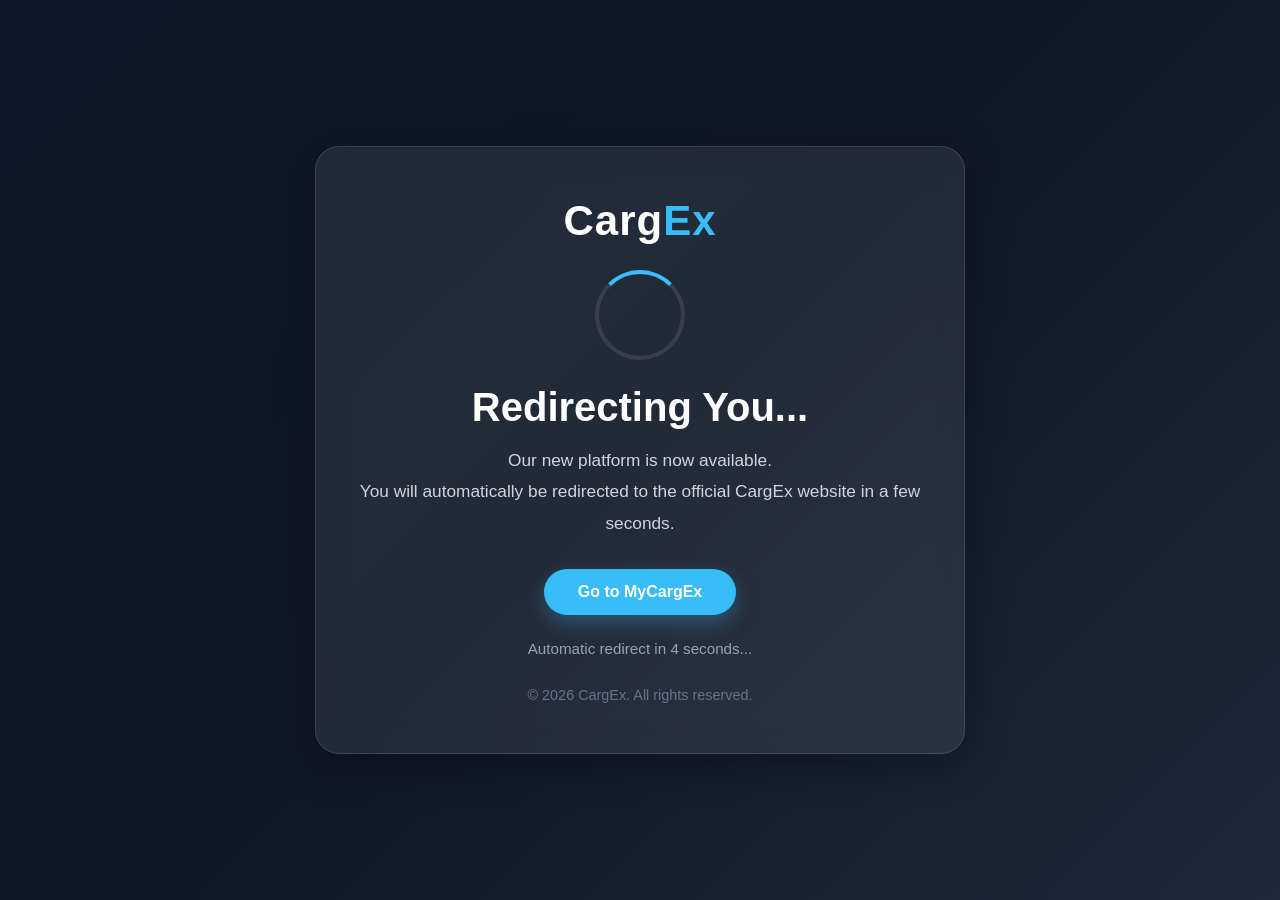
==== commit 7fefbc85: "Enhance maintenance page with redirect and styles Updated the maintenance page to include an auto re" ====
--- a/index.html
+++ b/index.html
@@ -1,69 +1,91 @@
-
 <!DOCTYPE html>
 <html lang="en">
 <head>
   <meta charset="UTF-8" />
   <meta name="viewport" content="width=device-width, initial-scale=1.0" />
-  <title>Site Under Maintenance</title>
+
+  <!-- Auto Redirect -->
+  <meta http-equiv="refresh" content="2;url=https://mycargex.com/" />
+
+  <title>CargEx | Redirecting...</title>
 
   <style>
     *{
       margin:0;
       padding:0;
       box-sizing:border-box;
-      font-family: Arial, Helvetica, sans-serif;
+      font-family:Arial, Helvetica, sans-serif;
     }
 
     body{
-      height:100vh;
+      min-height:100vh;
       display:flex;
       justify-content:center;
       align-items:center;
-      background:linear-gradient(135deg, #0f172a, #1e293b);
+      background:linear-gradient(135deg,#0f172a,#111827,#1e293b);
       color:#fff;
       overflow:hidden;
+      padding:20px;
     }
 
     .container{
+      width:100%;
+      max-width:650px;
       text-align:center;
-      padding:40px 25px;
-      width:90%;
-      max-width:600px;
+      padding:50px 30px;
+      border-radius:24px;
       background:rgba(255,255,255,0.08);
-      border:1px solid rgba(255,255,255,0.1);
-      backdrop-filter:blur(10px);
-      border-radius:20px;
-      box-shadow:0 8px 30px rgba(0,0,0,0.3);
-      animation:fadeIn 1.2s ease;
+      border:1px solid rgba(255,255,255,0.12);
+      backdrop-filter:blur(14px);
+      box-shadow:0 10px 40px rgba(0,0,0,0.35);
+      animation:fadeIn 1s ease;
+      position:relative;
+    }
+
+    .logo{
+      font-size:42px;
+      font-weight:800;
+      margin-bottom:25px;
+      letter-spacing:1px;
+    }
+
+    .logo span{
+      color:#38bdf8;
     }
 
     .icon{
-      font-size:80px;
-      margin-bottom:20px;
-      animation:rotate 5s linear infinite;
+      width:90px;
+      height:90px;
+      margin:0 auto 25px;
+      border:4px solid rgba(255,255,255,0.1);
+      border-top:4px solid #38bdf8;
+      border-radius:50%;
+      animation:spin 1s linear infinite;
     }
 
     h1{
       font-size:2.5rem;
       margin-bottom:15px;
+      font-weight:700;
     }
 
     p{
-      font-size:1.1rem;
-      line-height:1.7;
+      font-size:1.08rem;
+      line-height:1.8;
       color:#d1d5db;
       margin-bottom:30px;
     }
 
     .btn{
       display:inline-block;
-      padding:14px 28px;
+      padding:14px 34px;
+      border-radius:50px;
       background:#38bdf8;
       color:#fff;
       text-decoration:none;
-      border-radius:50px;
-      font-weight:bold;
+      font-weight:700;
       transition:0.3s ease;
+      box-shadow:0 8px 20px rgba(56,189,248,0.3);
     }
 
     .btn:hover{
@@ -71,17 +93,20 @@
       transform:translateY(-3px);
     }
 
-    .footer{
+    .countdown{
       margin-top:25px;
-      font-size:0.9rem;
+      font-size:0.95rem;
       color:#94a3b8;
     }
 
-    @keyframes rotate{
-      from{
-        transform:rotate(0deg);
-      }
-      to{
+    .footer{
+      margin-top:30px;
+      font-size:0.9rem;
+      color:#64748b;
+    }
+
+    @keyframes spin{
+      100%{
         transform:rotate(360deg);
       }
     }
@@ -97,7 +122,12 @@
       }
     }
 
-    @media (max-width:600px){
+    @media(max-width:600px){
+
+      .container{
+        padding:40px 22px;
+      }
+
       h1{
         font-size:2rem;
       }
@@ -106,8 +136,13 @@
         font-size:1rem;
       }
 
+      .logo{
+        font-size:34px;
+      }
+
       .icon{
-        font-size:60px;
+        width:75px;
+        height:75px;
       }
     }
   </style>
@@ -115,21 +150,48 @@
 <body>
 
   <div class="container">
-    <div class="icon">⚙️</div>
 
-    <h1>Website Under Maintenance</h1>
+    <div class="logo">
+      Carg<span>Ex</span>
+    </div>
+
+    <div class="icon"></div>
+
+    <h1>Redirecting You...</h1>
 
     <p>
-      We are currently improving our website to give you a better experience.
-      Please check back again soon.
+      Our new platform is now available.<br>
+      You will automatically be redirected to the official CargEx website in a few seconds.
     </p>
 
-    <a href="#" class="btn">Refresh Page</a>
+    <a href="https://mycargex.com/" class="btn">
+      Go to MyCargEx
+    </a>
+
+    <div class="countdown">
+      Automatic redirect in <span id="timer">5</span> seconds...
+    </div>
 
     <div class="footer">
       © 2026 CargEx. All rights reserved.
     </div>
+
   </div>
+
+  <script>
+    let timeLeft = 5;
+    const timer = document.getElementById("timer");
+
+    const countdown = setInterval(() => {
+      timeLeft--;
+      timer.textContent = timeLeft;
+
+      if(timeLeft <= 0){
+        clearInterval(countdown);
+        window.location.href = "https://mycargex.com/";
+      }
+    }, 1000);
+  </script>
 
 </body>
 </html>
